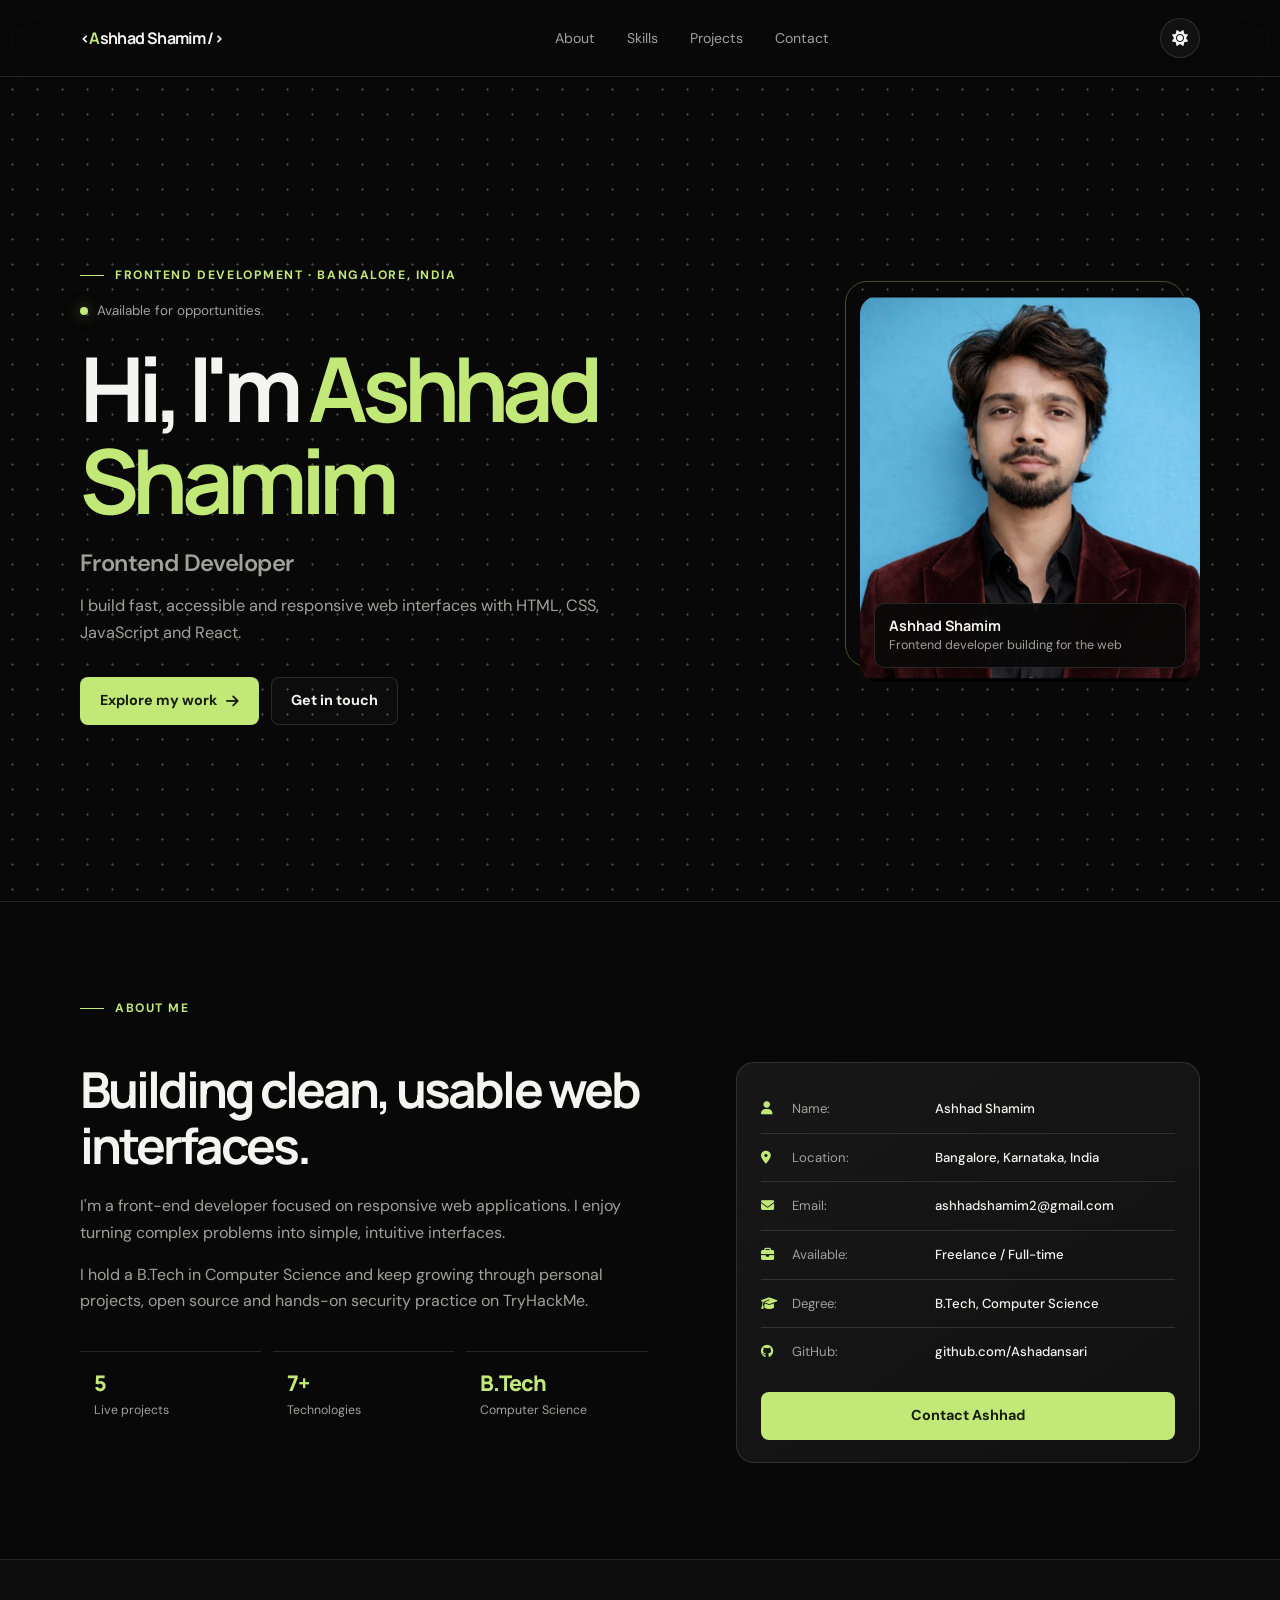
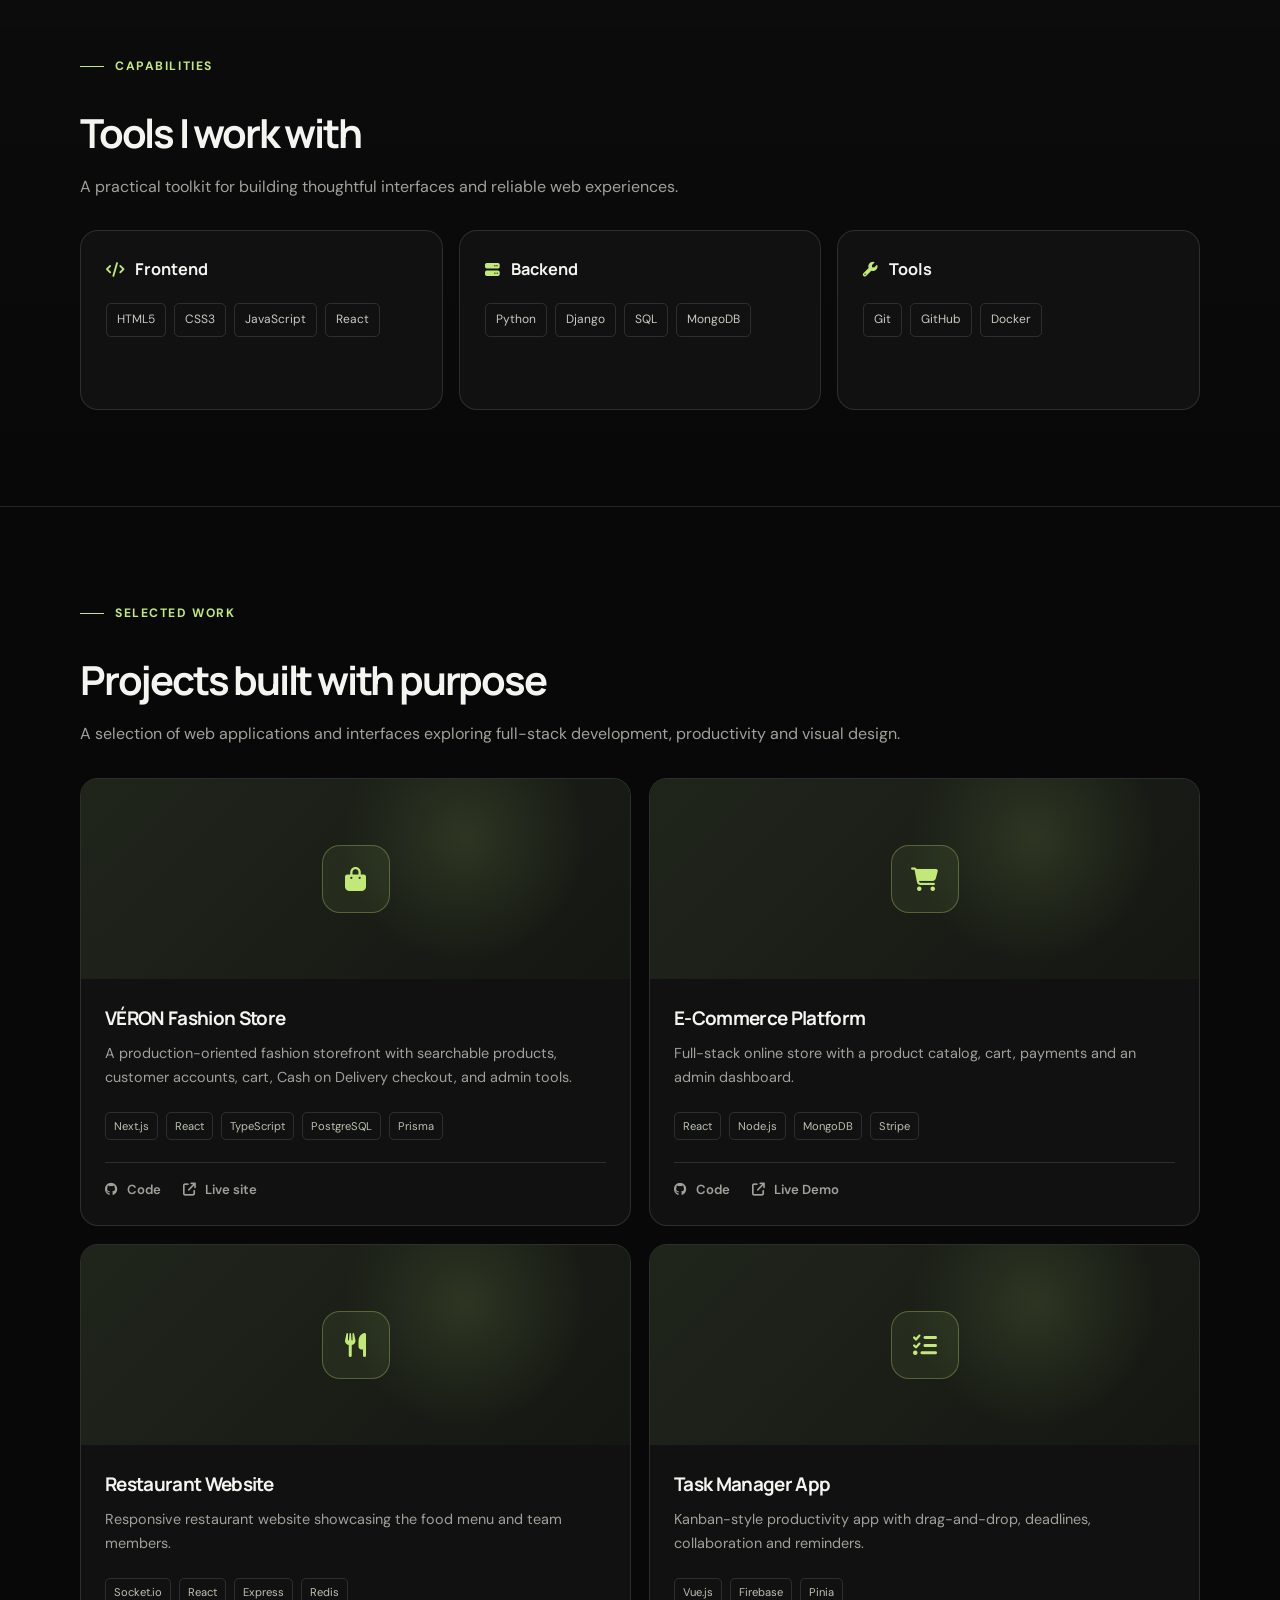
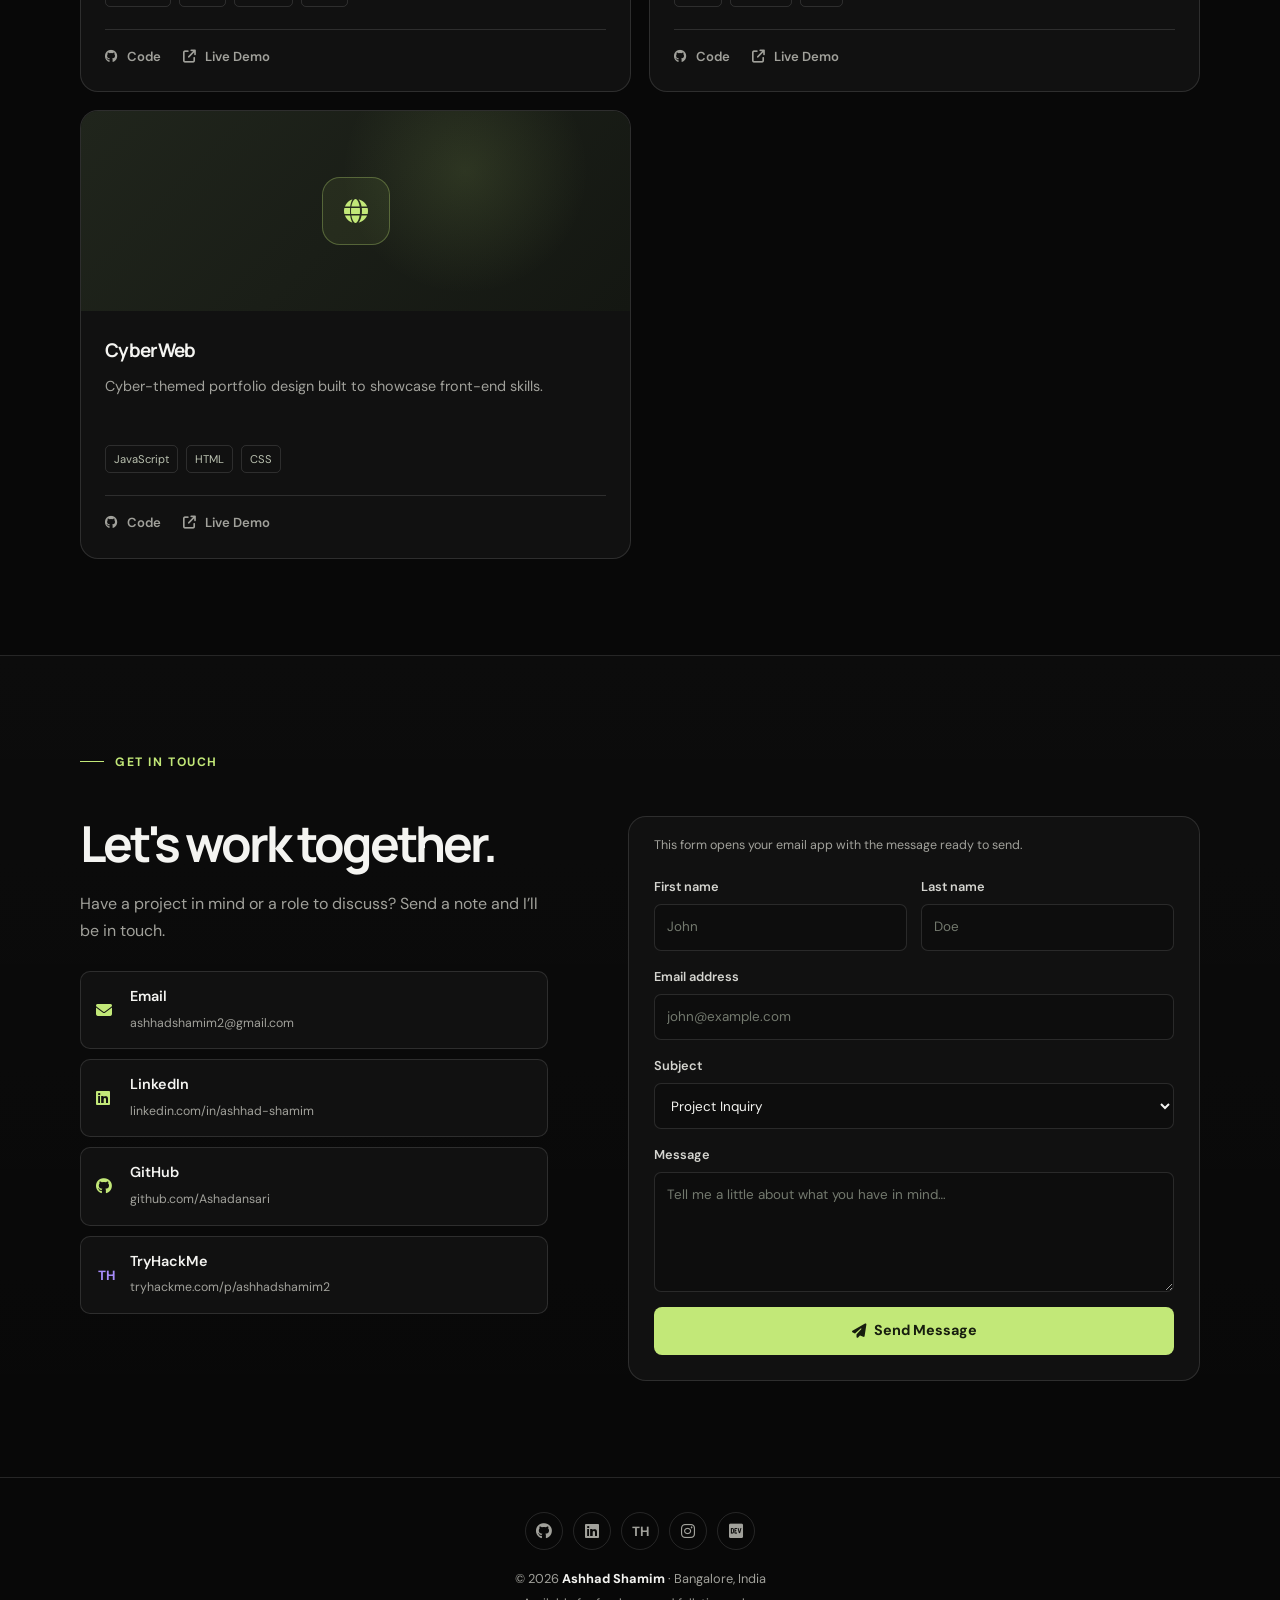
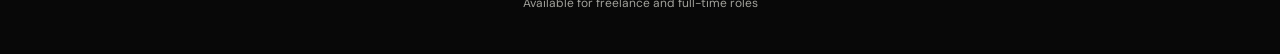
==== index.html @ 8ee3a215 "Update portfolio website" ====
<!DOCTYPE html>
<html lang="en">

<head>
  <meta charset="UTF-8">
  <meta name="viewport" content="width=device-width, initial-scale=1.0">
  <title>Ashhad Shamim | Frontend Developer</title>
  <meta name="description" content="Portfolio of Ashhad Shamim, a frontend developer in Bangalore building fast, accessible and responsive web applications.">
  <meta name="theme-color" content="#080808">
  <link rel="preconnect" href="https://fonts.googleapis.com">
  <link rel="stylesheet" href="https://fonts.googleapis.com/css2?family=DM+Sans:wght@400;500;600;700&family=Manrope:wght@400;500;600;700;800&display=swap">
  <link rel="stylesheet" href="https://cdnjs.cloudflare.com/ajax/libs/font-awesome/6.5.0/css/all.min.css">
  <link rel="stylesheet" href="style.css">
</head>

<body>

  <nav aria-label="Main navigation">
    <div class="nav-inner">
      <a class="logo" href="#home" aria-label="Ashhad Shamim, home">&lt;<span>A</span>shhad Shamim /&gt;</a>
      <ul class="nav-links">
        <li><a href="#about">About</a></li>
        <li><a href="#skills">Skills</a></li>
        <li><a href="#projects">Projects</a></li>
        <li><a href="#contact">Contact</a></li>
      </ul>
      <button class="theme-toggle" id="themeToggle" type="button" aria-label="Switch to light theme" title="Switch to light theme">
        <i class="fa-solid fa-sun" aria-hidden="true"></i>
      </button>
    </div>
  </nav>

  <!-- HERO -->
  <section class="hero" id="home" aria-label="Introduction">
    <div class="hero-copy">
      <p class="eyebrow">Frontend development · Bangalore, India</p>
      <p class="role-tag">Available for opportunities</p>
      <h1>Hi, I'm <span>Ashhad Shamim</span></h1>
      <p class="tagline">Frontend Developer</p>
      <p class="hero-lead">I build fast, accessible and responsive web interfaces with HTML, CSS, JavaScript and React.</p>
      <div class="hero-btns">
        <a href="#projects" class="btn btn-primary">Explore my work <i class="fa-solid fa-arrow-right" aria-hidden="true" style="margin-left:.55rem"></i></a>
        <a href="#contact" class="btn btn-outline">Get in touch</a>
      </div>
    </div>
    <div class="hero-visual">
      <div class="hero-avatar">
        <img src="ashad.png" alt="Portrait of Ashhad Shamim">
        <div class="hero-caption"><strong>Ashhad Shamim</strong>Frontend developer building for the web</div>
      </div>
    </div>
  </section>

  <!-- ABOUT -->
  <section id="about">
    <div class="container">
      <div class="section-label"><span>About Me</span></div>
      <div class="about-grid">
        <div class="about-text">
          <h2>Building clean, usable web interfaces.</h2>
          <p>I'm a front-end developer focused on responsive web applications. I enjoy turning complex problems into simple, intuitive interfaces.</p>
          <p>I hold a B.Tech in Computer Science and keep growing through personal projects, open source and hands-on security practice on TryHackMe.</p>
          <div class="about-stats">
            <div class="stat-card">
              <div class="stat-num">5</div>
              <div class="stat-label">Live projects</div>
            </div>
            <div class="stat-card">
              <div class="stat-num">7+</div>
              <div class="stat-label">Technologies</div>
            </div>
            <div class="stat-card">
              <div class="stat-num">B.Tech</div>
              <div class="stat-label">Computer Science</div>
            </div>
          </div>
        </div>
        <div class="about-img">
          <div class="info-row"><i class="fa-solid fa-user"></i><span>Name:</span><strong>Ashhad Shamim</strong></div>
          <div class="info-row"><i class="fa-solid fa-location-dot"></i><span>Location:</span><strong>Bangalore, Karnataka, India</strong></div>
          <div class="info-row"><i
              class="fa-solid fa-envelope"></i><span>Email:</span><strong>ashhadshamim2@gmail.com</strong></div>
          <div class="info-row"><i class="fa-solid fa-briefcase"></i><span>Available:</span><strong>Freelance / Full-time</strong></div>
          <div class="info-row"><i class="fa-solid fa-graduation-cap"></i><span>Degree:</span><strong>B.Tech, Computer Science</strong></div>
          <div class="info-row"><i
              class="fa-brands fa-github"></i><span>GitHub:</span><strong>github.com/Ashadansari</strong></div>
          <a href="mailto:ashhadshamim2@gmail.com" class="btn btn-primary">Contact Ashhad</a>
        </div>
      </div>
    </div>
  </section>

  <!-- SKILLS -->
  <section id="skills">
    <div class="container">
      <div class="section-label"><span>Capabilities</span></div>
      <div class="section-intro"><h2>Tools I work with</h2><p>A practical toolkit for building thoughtful interfaces and reliable web experiences.</p></div>
      <div class="skills-grid">
        <div class="skill-category">
          <h3><i class="fa-solid fa-code"></i> Frontend</h3>
          <div class="skill-chips"><span class="chip">HTML5</span><span class="chip">CSS3</span><span class="chip">JavaScript</span><span class="chip">React</span></div>
        </div>
        <div class="skill-category">
          <h3><i class="fa-solid fa-server"></i> Backend</h3>
          <div class="skill-chips"><span class="chip">Python</span><span class="chip">Django</span><span class="chip">SQL</span><span class="chip">MongoDB</span></div>
        </div>
        <div class="skill-category">
          <h3><i class="fa-solid fa-wrench"></i> Tools</h3>
          <div class="skill-chips"><span class="chip">Git</span><span class="chip">GitHub</span><span class="chip">Docker</span></div>
        </div>
      </div>
    </div>
  </section>

  <!-- PROJECTS -->
  <section id="projects">
    <div class="container">
      <div class="section-label"><span>Selected Work</span></div>
      <div class="section-intro"><h2>Projects built with purpose</h2><p>A selection of web applications and interfaces exploring full-stack development, productivity and visual design.</p></div>
      <div class="projects-grid">
        <div class="project-card">
          <div class="project-thumb"><i class="fa-solid fa-bag-shopping" aria-hidden="true"></i></div>
          <div class="project-body">
            <h3>VÉRON Fashion Store</h3>
            <p>A production-oriented fashion storefront with searchable products, customer accounts, cart, Cash on Delivery checkout, and admin tools.</p>
            <div class="tags"><span class="tag">Next.js</span><span class="tag">React</span><span class="tag">TypeScript</span><span class="tag">PostgreSQL</span><span class="tag">Prisma</span></div>
            <div class="project-links">
              <a href="https://github.com/Ashadansari/veron" target="_blank" rel="noopener noreferrer"><i class="fa-brands fa-github" aria-hidden="true"></i> Code</a>
              <a href="https://veron-fashion.netlify.app/" target="_blank" rel="noopener noreferrer"><i class="fa-solid fa-arrow-up-right-from-square" aria-hidden="true"></i> Live site</a>
            </div>
          </div>
        </div>
        <!-- A clone for E-Commerce platform -->
        <div class="project-card">
          <div class="project-thumb"><i class="fa-solid fa-cart-shopping" aria-hidden="true"></i></div>
          <div class="project-body">
            <h3>E-Commerce Platform</h3>
            <p>Full-stack online store with a product catalog, cart, payments and an admin dashboard.</p>
            <div class="tags"><span class="tag">React</span><span class="tag">Node.js</span><span class="tag">MongoDB</span><span class="tag">Stripe</span></div>
            <div class="project-links">
              <a href="https://github.com/Ashadansari/E-commerce-web" target="_blank" rel="noopener noreferrer"><i class="fa-brands fa-github"></i> Code</a>
              <a href="https://e-commerce-webap.netlify.app/" target="_blank" rel="noopener noreferrer"><i class="fa-solid fa-arrow-up-right-from-square"></i>
                Live Demo</a>
            </div>
          </div>
        </div>
        <!-- A clone for Restaurant webapp -->
        <div class="project-card">
          <div class="project-thumb"><i class="fa-solid fa-utensils" aria-hidden="true"></i></div>
          <div class="project-body">
            <h3>Restaurant Website</h3>
            <p>Responsive restaurant website showcasing the food menu and team members.</p>
            <div class="tags"><span class="tag">Socket.io</span><span class="tag">React</span><span
                class="tag">Express</span><span class="tag">Redis</span></div>
            <div class="project-links">
              <a href="https://github.com/Ashadansari/Restaurant-website" target="_blank" rel="noopener noreferrer"><i class="fa-brands fa-github"></i> Code</a>
              <a href="https://restaurant-website-dud7mj7j4-ashadansaris-projects.vercel.app/" target="_blank" rel="noopener noreferrer"><i
                  class="fa-solid fa-arrow-up-right-from-square"></i> Live Demo</a>
            </div>
          </div>
        </div>
        <!-- A clone for Task manager app -->
        <div class="project-card">
          <div class="project-thumb"><i class="fa-solid fa-list-check" aria-hidden="true"></i></div>
          <div class="project-body">
            <h3>Task Manager App</h3>
            <p>Kanban-style productivity app with drag-and-drop, deadlines, collaboration and reminders.</p>
            <div class="tags"><span class="tag">Vue.js</span><span class="tag">Firebase</span><span
                class="tag">Pinia</span></div>
            <div class="project-links">
              <a href="https://github.com/Ashadansari/task-manager-app" target="_blank" rel="noopener noreferrer"><i class="fa-brands fa-github"></i> Code</a>
              <a href="https://task-managerap.netlify.app/" target="_blank" rel="noopener noreferrer"><i class="fa-solid fa-arrow-up-right-from-square"></i> Live
                Demo</a>
            </div>
          </div>
        </div>
        <!-- A clone for Cyber web -->
        <div class="project-card">
          <div class="project-thumb"><i class="fa-solid fa-globe" aria-hidden="true"></i></div>
          <div class="project-body">
            <h3>CyberWeb</h3>
            <p>Cyber-themed portfolio design built to showcase front-end skills.</p>
            <div class="tags"><span class="tag">JavaScript</span><span class="tag">HTML</span><span
                class="tag">CSS</span></div>
            <div class="project-links">
              <a href="https://github.com/Ashadansari/cyberWeb" target="_blank" rel="noopener noreferrer"><i class="fa-brands fa-github"></i> Code</a>
              <a href="https://cyber-web-amber.vercel.app/" target="_blank" rel="noopener noreferrer"><i class="fa-solid fa-arrow-up-right-from-square"></i> Live
                Demo</a>
            </div>
          </div>
        </div>

      </div>
    </div>
  </section>

  <!-- CONTACT -->
  <section id="contact">
    <div class="container">
      <div class="section-label"><span>Get in touch</span></div>
      <div class="contact-grid">
        <div class="contact-info">
          <h2>Let's work together.</h2>
          <p>Have a project in mind or a role to discuss? Send a note and I’ll be in touch.</p>
          <div class="contact-methods">
            <a href="mailto:ashhadshamim2@gmail.com" class="contact-method"><i class="fa-solid fa-envelope"></i>
              <div>
                <div style="font-size:.9rem">Email</div><span>ashhadshamim2@gmail.com</span>
              </div>
            </a>
            <a href="https://www.linkedin.com/in/ashhad-shamim/" target="_blank" rel="noopener noreferrer" class="contact-method"><i
                class="fa-brands fa-linkedin"></i>
              <div>
                <div style="font-size:.9rem">LinkedIn</div><span>linkedin.com/in/ashhad-shamim</span>
              </div>
            </a>
            <a href="https://github.com/Ashadansari" target="_blank" rel="noopener noreferrer" class="contact-method"><i class="fa-brands fa-github"></i>
              <div>
                <div style="font-size:.9rem">GitHub</div><span>github.com/Ashadansari</span>
              </div>
            </a>
            <a href="https://tryhackme.com/p/ashhadshamim2" target="_blank" rel="noopener noreferrer" class="contact-method"><svg width="20" height="20"
                viewBox="0 0 24 24" style="display:inline-block;color:#a78bfa"><text x="2" y="18" font-size="16"
                  font-weight="bold" fill="currentColor">THM</text></svg>
              <div>
                <div style="font-size:.9rem">TryHackMe</div><span>tryhackme.com/p/ashhadshamim2</span>
              </div>
            </a>
          </div>
        </div>

        <div class="contact-form">
          <p class="form-note">This form opens your email app with the message ready to send.</p>
          <div class="form-row">
            <div class="form-group"><label for="firstName">First name</label><input type="text" id="firstName" autocomplete="given-name" placeholder="John" required></div>
            <div class="form-group"><label for="lastName">Last name</label><input type="text" id="lastName" autocomplete="family-name" placeholder="Doe"></div>
          </div>
          <div class="form-group"><label for="senderEmail">Email address</label><input type="email" id="senderEmail" autocomplete="email" placeholder="john@example.com" required></div>
          <div class="form-group"><label for="subject">Subject</label>
            <select id="subject">
              <option>Project Inquiry</option>
              <option>Freelance Work</option>
              <option>Job Opportunity</option>
              <option>Just Saying Hi</option>
            </select>
          </div>
          <div class="form-group"><label for="message">Message</label><textarea id="message" placeholder="Tell me a little about what you have in mind…" required></textarea>
          </div>
          <button class="btn btn-primary" type="button" onclick="submitForm(this)">
            <i class="fa-solid fa-paper-plane" style="margin-right:.5rem"></i>Send Message
          </button>
          <div class="form-status" id="formStatus" role="status" aria-live="polite"></div>
        </div>
      </div>
    </div>
  </section>

  <!-- FOOTER -->
  <footer>
    <div class="social-links">
      <a href="https://github.com/Ashadansari" target="_blank" rel="noopener noreferrer" aria-label="GitHub"><i class="fa-brands fa-github" aria-hidden="true"></i></a>
      <a href="https://www.linkedin.com/in/ashhad-shamim/" target="_blank" rel="noopener noreferrer" aria-label="LinkedIn"><i class="fa-brands fa-linkedin" aria-hidden="true"></i></a>
      <a href="https://tryhackme.com/p/ashhadshamim2" target="_blank" rel="noopener noreferrer"><svg width="20" height="20" viewBox="0 0 24 24"
          fill="currentColor" style="display:inline-block"><text x="2" y="18" font-size="16"
            font-weight="bold">THM</text></svg></a>
      <a href="https://www.instagram.com/ashad_a4s/" target="_blank" rel="noopener noreferrer" aria-label="Instagram"><i class="fa-brands fa-instagram" aria-hidden="true"></i></a>
      <a href="https://dev.to/ashadansari" target="_blank" rel="noopener noreferrer" aria-label="DEV Community"><i class="fa-brands fa-dev" aria-hidden="true"></i></a>
    </div>
    <p>© 2026 <strong>Ashhad Shamim</strong> · Bangalore, India</p>
    <p class="footer-note">Available for freelance and full-time roles</p>
  </footer>
  <script src="script.js"></script>
</body>

</html>
---- style.css ----
:root {
  color-scheme: dark;
  --bg: #080808;
  --surface: #111111;
  --surface-raised: #171717;
  --text: #f4f4f1;
  --muted: #a1a19b;
  --line: rgba(255, 255, 255, .12);
  --accent: #c2e878;
  --accent-ink: #171d0e;
  --nav-bg: rgba(8, 8, 8, .88);
  --hero-dot: rgba(255, 255, 255, .22);
  --hero-hot-dot: rgba(194, 232, 120, .85);
  --input-bg: #0d0d0d;
  --input-label: #d5d5d0;
  --chip-text: #c9c9c2;
  --max-width: 1120px;
  --radius: 18px;
}

body[data-theme="light"] {
  color-scheme: light;
  --bg: #f5f5f0;
  --surface: #ffffff;
  --surface-raised: #ffffff;
  --text: #1b1d18;
  --muted: #65685f;
  --line: rgba(25, 30, 20, .14);
  --accent: #5d7d27;
  --accent-ink: #ffffff;
  --nav-bg: rgba(245, 245, 240, .9);
  --hero-dot: rgba(25, 30, 20, .24);
  --hero-hot-dot: rgba(93, 125, 39, .8);
  --input-bg: #fafaf7;
  --input-label: #30332c;
  --chip-text: #42463c;
}

* { box-sizing: border-box; }
html { scroll-behavior: smooth; scroll-padding-top: 88px; }
body {
  margin: 0;
  background: var(--bg);
  color: var(--text);
  font-family: 'DM Sans', sans-serif;
  font-size: 16px;
  line-height: 1.65;
  -webkit-font-smoothing: antialiased;
}
a { color: inherit; text-decoration: none; }
button, input, select, textarea { font: inherit; }
button, a { -webkit-tap-highlight-color: transparent; }
a:focus-visible, button:focus-visible, input:focus-visible, select:focus-visible, textarea:focus-visible {
  outline: 2px solid var(--accent);
  outline-offset: 4px;
}
::selection { background: var(--accent); color: var(--accent-ink); }

nav {
  position: sticky;
  top: 0;
  z-index: 10;
  border-bottom: 1px solid var(--line);
  background: var(--nav-bg);
  backdrop-filter: blur(18px);
}
.nav-inner {
  width: min(var(--max-width), calc(100% - 48px));
  min-height: 76px;
  margin: auto;
  display: flex;
  align-items: center;
  justify-content: space-between;
  gap: 32px;
}
.logo { color: var(--text); font: 700 1rem 'Manrope', sans-serif; letter-spacing: -.04em; }
.logo span { color: var(--accent); }
.nav-links { display: flex; align-items: center; gap: 32px; list-style: none; margin: 0; padding: 0; }
.nav-links a { color: var(--muted); font-size: .88rem; transition: color .2s ease; }
.nav-links a:hover, .nav-links a.active { color: var(--accent); }
.theme-toggle { width: 40px; height: 40px; flex: 0 0 40px; display: grid; place-items: center; border: 1px solid var(--line); border-radius: 50%; color: var(--text); background: var(--surface); cursor: pointer; transition: border-color .2s, color .2s, transform .2s; }
.theme-toggle:hover { transform: rotate(12deg); border-color: var(--accent); color: var(--accent); }

.hero {
  position: relative;
  isolation: isolate;
  min-height: calc(100svh - 76px);
  width: 100%;
  margin: 0;
  padding: 56px max(24px, calc((100% - var(--max-width)) / 2));
  display: grid;
  grid-template-columns: minmax(0, 1.45fr) minmax(260px, .75fr);
  align-items: center;
  gap: 70px;
}
.hero::before, .hero::after { position: absolute; inset: 0; z-index: -1; content: ''; pointer-events: none; background-size: 25px 25px; }
.hero::before { background-image: radial-gradient(circle, var(--hero-dot) 1px, transparent 1.25px); }
.hero::after {
  background-image: radial-gradient(circle, var(--hero-hot-dot) 1.15px, transparent 1.5px);
  mask-image: radial-gradient(circle 155px at var(--pointer-x, -500px) var(--pointer-y, -500px), #000 0%, transparent 100%);
  -webkit-mask-image: radial-gradient(circle 155px at var(--pointer-x, -500px) var(--pointer-y, -500px), #000 0%, transparent 100%);
  filter: drop-shadow(0 0 5px var(--accent));
}
.hero-copy { max-width: 680px; }
.eyebrow, .section-label {
  display: flex;
  align-items: center;
  gap: 11px;
  color: var(--accent);
  font-size: .76rem;
  font-weight: 700;
  letter-spacing: .13em;
  text-transform: uppercase;
}
.eyebrow::before, .section-label::before { width: 24px; height: 1px; background: currentColor; content: ''; }
.role-tag { display: inline-flex; align-items: center; gap: 9px; margin: 0 0 20px; color: var(--muted); font-size: .84rem; }
.role-tag::before { width: 8px; height: 8px; border-radius: 50%; background: var(--accent); box-shadow: 0 0 14px rgba(194,232,120,.5); content: ''; }
.hero h1, h2, h3 { font-family: 'Manrope', sans-serif; }
.hero h1 { max-width: 760px; margin: 0; font-size: clamp(3.1rem, 7vw, 5.9rem); line-height: 1.02; letter-spacing: -.075em; }
.hero h1 span { color: var(--accent); }
.tagline { margin: 19px 0 10px; color: var(--muted); font-size: clamp(1.16rem, 2.2vw, 1.48rem); font-weight: 600; letter-spacing: -.025em; }
.hero-lead { max-width: 540px; margin: 0; color: var(--muted); font-size: 1.02rem; }
.hero-btns { display: flex; flex-wrap: wrap; gap: 12px; margin-top: 30px; }
.btn { display: inline-flex; align-items: center; justify-content: center; min-height: 48px; padding: 0 19px; border: 1px solid transparent; border-radius: 8px; cursor: pointer; font-size: .9rem; font-weight: 700; transition: transform .2s, background .2s, border-color .2s; }
.btn:hover { transform: translateY(-2px); }
.btn-primary { color: var(--accent-ink); background: var(--accent); }
.btn-primary:hover { background: #d3f594; }
.btn-outline { border-color: var(--line); color: var(--text); background: rgba(255,255,255,.02); }
.btn-outline:hover { border-color: rgba(194,232,120,.55); }
.hero-visual { position: relative; justify-self: end; width: min(100%, 340px); }
.hero-visual::before { position: absolute; inset: -15px 15px 15px -15px; border: 1px solid rgba(194,232,120,.32); border-radius: 22px; content: ''; }
.hero-avatar { position: relative; overflow: hidden; aspect-ratio: .88; border-radius: 18px; background: var(--surface); }
.hero-avatar img { width: 100%; height: 100%; display: block; object-fit: cover; object-position: center 35%; filter: saturate(.78); }
.hero-caption { position: absolute; right: 14px; bottom: 14px; left: 14px; padding: 12px 14px; border: 1px solid var(--line); border-radius: 10px; background: var(--nav-bg); backdrop-filter: blur(12px); color: var(--muted); font-size: .78rem; }
.hero-caption strong { display: block; color: var(--text); font: 700 .9rem 'Manrope', sans-serif; }

section:not(.hero) { padding: 96px 0; border-top: 1px solid var(--line); }
.container { width: min(var(--max-width), calc(100% - 48px)); margin: auto; }
.section-label { margin-bottom: 44px; }
.section-intro { margin: -20px 0 30px; }
.section-intro h2 { margin: 0 0 8px; font-size: clamp(1.8rem, 3.5vw, 2.5rem); letter-spacing: -.055em; }
.section-intro p { margin: 0; color: var(--muted); }
.about-grid { display: grid; grid-template-columns: 1.1fr .9fr; gap: 88px; align-items: start; }
.about-text h2, .contact-info h2 { margin: 0 0 20px; font-size: clamp(2rem, 4vw, 3.1rem); line-height: 1.12; letter-spacing: -.06em; }
.about-text p, .contact-info > p { max-width: 610px; margin: 0 0 16px; color: var(--muted); }
.about-stats { display: grid; grid-template-columns: repeat(3, 1fr); gap: 12px; margin-top: 36px; }
.stat-card { padding: 16px 14px; border-top: 1px solid var(--line); }
.stat-num { color: var(--accent); font: 800 1.35rem 'Manrope', sans-serif; letter-spacing: -.04em; }
.stat-label { margin-top: 3px; color: var(--muted); font-size: .77rem; }
.about-img { padding: 22px 24px; border: 1px solid var(--line); border-radius: var(--radius); background: linear-gradient(145deg, var(--surface-raised), var(--surface)); }
.info-row { display: grid; grid-template-columns: 20px minmax(72px, .55fr) 1fr; align-items: start; gap: 11px; padding: 13px 0; border-bottom: 1px solid var(--line); font-size: .82rem; }
.info-row:last-of-type { border-bottom: 0; }
.info-row i { padding-top: 4px; color: var(--accent); }
.info-row span { color: var(--muted); }
.info-row strong { font-weight: 500; overflow-wrap: anywhere; }
.about-img .btn { width: 100%; margin-top: 16px; }

#skills { background: linear-gradient(180deg, rgba(255,255,255,.015), transparent); }
.skills-grid { display: grid; grid-template-columns: repeat(3, 1fr); gap: 16px; }
.skill-category { min-height: 180px; padding: 25px; border: 1px solid var(--line); border-radius: var(--radius); background: var(--surface); }
.skill-category h3 { display: flex; align-items: center; gap: 11px; margin: 0 0 20px; font-size: 1.02rem; }
.skill-category h3 i { color: var(--accent); font-size: .92rem; }
.skill-chips, .tags { display: flex; flex-wrap: wrap; gap: 8px; }
.chip, .tag { display: inline-flex; align-items: center; padding: 6px 10px; border: 1px solid var(--line); border-radius: 5px; color: var(--chip-text); font-size: .75rem; }

.projects-grid { display: grid; grid-template-columns: repeat(2, minmax(0, 1fr)); gap: 18px; }
.project-card { overflow: hidden; border: 1px solid var(--line); border-radius: var(--radius); background: var(--surface); transition: transform .22s ease, border-color .22s ease; }
.project-card:hover { transform: translateY(-4px); border-color: rgba(194,232,120,.4); }
.project-thumb { min-height: 200px; display: grid; place-items: center; color: var(--accent); background: radial-gradient(circle at 70% 30%, rgba(194,232,120,.12), transparent 30%), linear-gradient(135deg, #20251c, #141712); }
.project-thumb i { width: 68px; height: 68px; display: grid; place-items: center; border: 1px solid rgba(194,232,120,.3); border-radius: 18px; background: rgba(194,232,120,.07); font-size: 1.5rem; }
.project-body { padding: 24px; }
.project-body h3 { margin: 0 0 8px; font-size: 1.18rem; letter-spacing: -.035em; }
.project-body p { min-height: 52px; margin: 0 0 18px; color: var(--muted); font-size: .9rem; }
.tag { padding: 4px 8px; color: #bac1b0; font-size: .7rem; }
.project-links { display: flex; gap: 22px; margin-top: 22px; padding-top: 16px; border-top: 1px solid var(--line); }
.project-links a { color: var(--muted); font-size: .82rem; font-weight: 600; transition: color .2s; }
.project-links a:hover { color: var(--accent); }
.project-links i { margin-right: 6px; }

#contact { background: linear-gradient(180deg, rgba(255,255,255,.015), transparent); }
.contact-grid { display: grid; grid-template-columns: .9fr 1.1fr; gap: 80px; align-items: start; }
.contact-info > p { margin-bottom: 27px; }
.contact-methods { display: grid; gap: 10px; }
.contact-method { display: flex; align-items: center; gap: 14px; padding: 13px 15px; border: 1px solid var(--line); border-radius: 10px; background: var(--surface); }
.contact-method > i, .contact-method > svg { flex: 0 0 20px; color: var(--accent); }
.contact-method div div { color: var(--text); font-size: .82rem; font-weight: 600; }
.contact-method span { color: var(--muted); font-size: .77rem; overflow-wrap: anywhere; }
.contact-form { padding: 25px; border: 1px solid var(--line); border-radius: var(--radius); background: var(--surface); }
.form-note { margin: -7px 0 21px; color: var(--muted); font-size: .78rem; }
.form-row { display: grid; grid-template-columns: 1fr 1fr; gap: 14px; }
.form-group { display: grid; gap: 7px; margin-bottom: 15px; }
.form-group label { color: var(--input-label); font-size: .8rem; font-weight: 600; }
.form-group input, .form-group select, .form-group textarea { width: 100%; min-height: 46px; padding: 11px 12px; border: 1px solid var(--line); border-radius: 7px; color: var(--text); background: var(--input-bg); font-size: .84rem; }
.form-group input::placeholder, .form-group textarea::placeholder { color: #73796e; }
.form-group textarea { min-height: 120px; resize: vertical; }
.form-group select { color-scheme: dark; }
.contact-form .btn { width: 100%; }
.form-status { display: none; margin-top: 14px; padding: 11px 13px; border: 1px solid rgba(194,232,120,.25); border-radius: 7px; color: var(--accent); background: rgba(194,232,120,.07); font-size: .82rem; }
.form-status.success { display: block; }
.form-status.error { display: block; border-color: rgba(248,113,113,.3); color: #fda4af; background: rgba(248,113,113,.08); }

footer { padding: 34px 24px 40px; border-top: 1px solid var(--line); text-align: center; }
.social-links { display: flex; justify-content: center; gap: 10px; margin-bottom: 18px; }
.social-links a { width: 38px; height: 38px; display: grid; place-items: center; border: 1px solid var(--line); border-radius: 50%; color: var(--muted); transition: color .2s, border-color .2s; }
.social-links a:hover { border-color: var(--accent); color: var(--accent); }
footer p { margin: 0; color: var(--muted); font-size: .8rem; }
footer strong { color: var(--text); }
.footer-note { margin-top: 5px; font-size: .75rem; }

@media (max-width: 800px) {
  .hero { min-height: calc(100svh - 76px); padding: 48px 32px; grid-template-columns: 1fr minmax(190px, .55fr); gap: 35px; }
  .hero h1 { font-size: clamp(3rem, 8vw, 4.8rem); }
  .about-grid, .contact-grid { gap: 42px; }
  .contact-grid { grid-template-columns: 1fr 1.1fr; }
  .skills-grid { grid-template-columns: 1fr 1fr; }
  .skill-category:last-child { grid-column: span 2; }
}
@media (max-width: 600px) {
  html { scroll-padding-top: 74px; }
  .nav-inner, .container, .hero { width: min(100% - 36px, var(--max-width)); }
  .nav-inner { min-height: 68px; gap: 10px; }
  .logo { font-size: .88rem; white-space: nowrap; }
  .nav-links { gap: 12px; }
  .nav-links a { font-size: .75rem; }
  .hero { min-height: calc(100svh - 68px); padding: 54px 18px; grid-template-columns: 1fr; gap: 30px; }
  .hero h1 { font-size: clamp(3rem, 13vw, 4.5rem); }
  .hero-visual { width: min(68%, 270px); justify-self: center; }
  .hero-avatar { aspect-ratio: 1; }
  section:not(.hero) { padding: 72px 0; }
  .section-label { margin-bottom: 30px; }
  .about-grid, .contact-grid { grid-template-columns: 1fr; gap: 32px; }
  .about-stats { gap: 5px; }
  .stat-card { padding: 14px 8px; }
  .stat-label { font-size: .7rem; }
  .skills-grid, .projects-grid { grid-template-columns: 1fr; }
  .skill-category:last-child { grid-column: auto; }
  .project-thumb { min-height: 175px; }
  .project-body p { min-height: auto; }
  .form-row { grid-template-columns: 1fr; gap: 0; }
}
@media (max-width: 400px) {
  .nav-inner { min-height: 94px; flex-wrap: wrap; justify-content: space-between; gap: 0 10px; padding: 8px 0; }
  .nav-links { order: 2; width: 100%; justify-content: center; gap: 24px; }
  .hero { min-height: calc(100svh - 94px); }
}
@media (prefers-reduced-motion: reduce) {
  *, *::before, *::after { scroll-behavior: auto !important; transition-duration: .01ms !important; animation-duration: .01ms !important; }
}
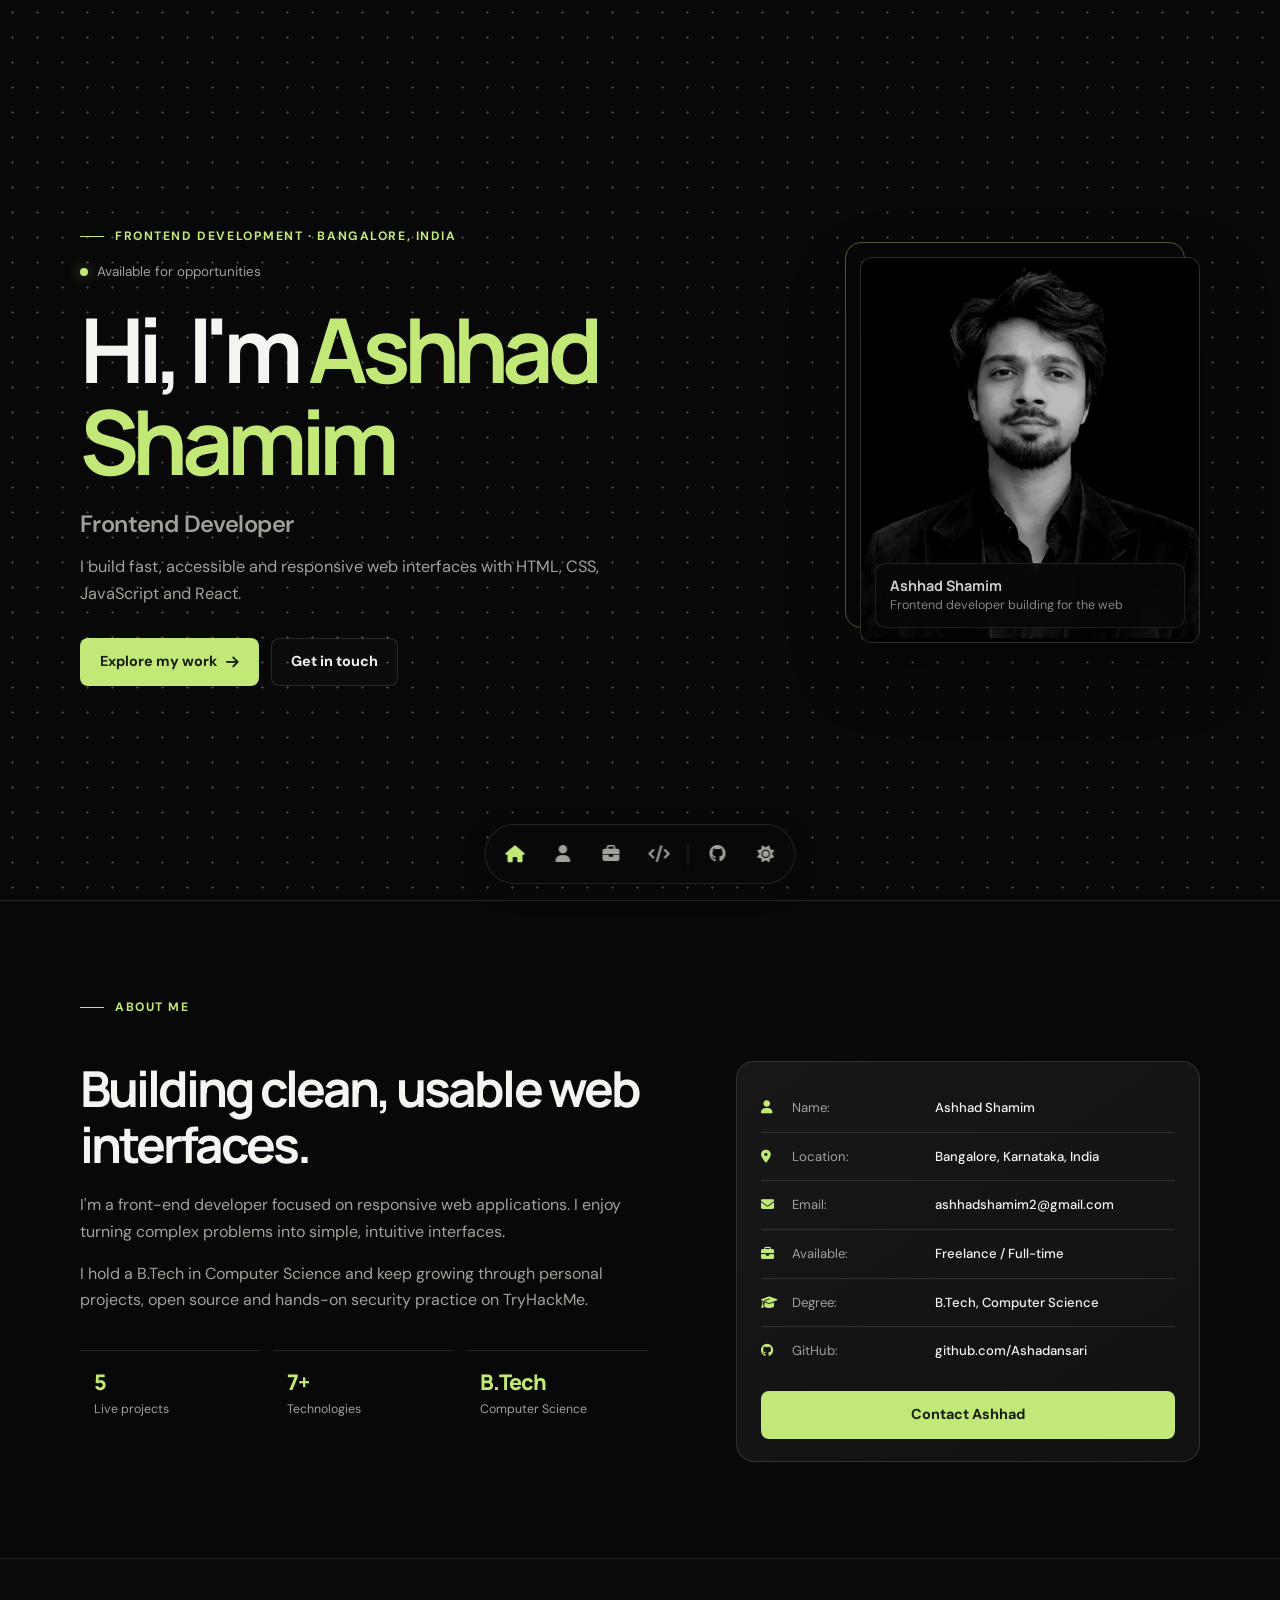
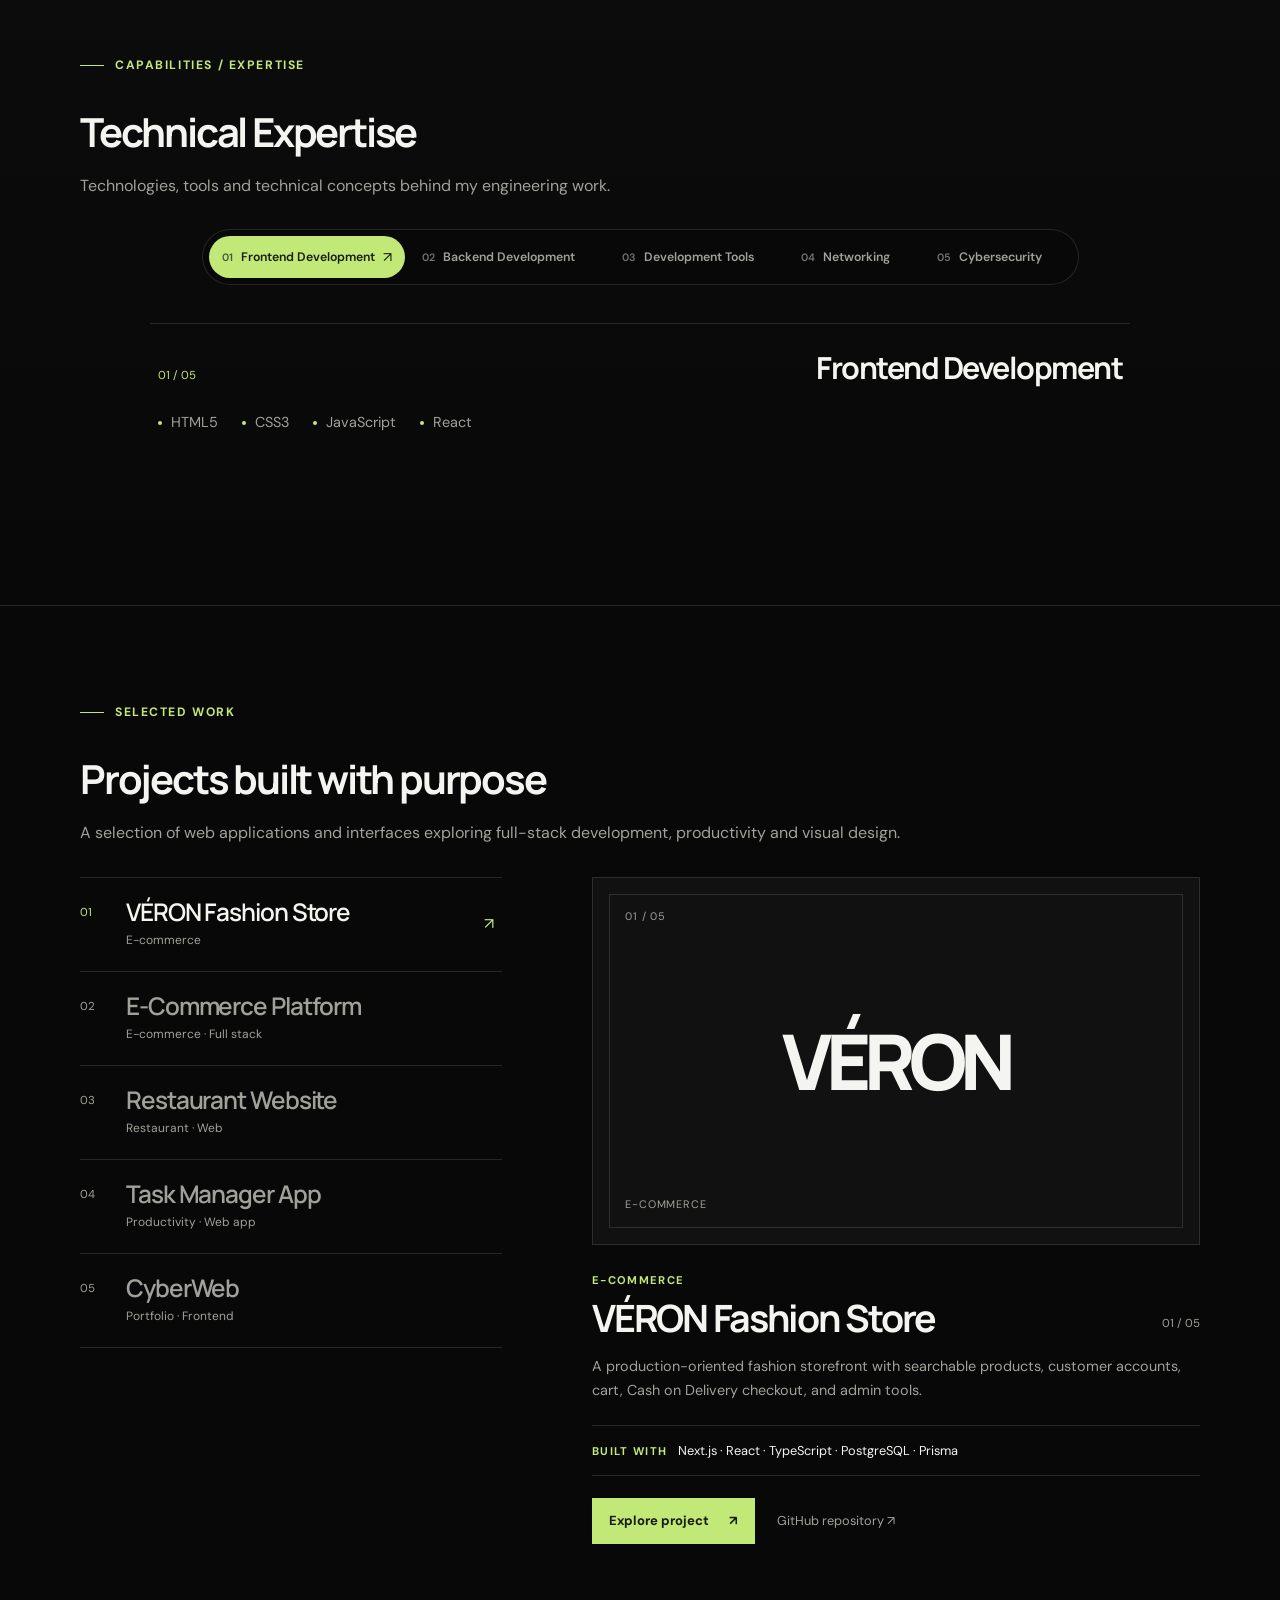
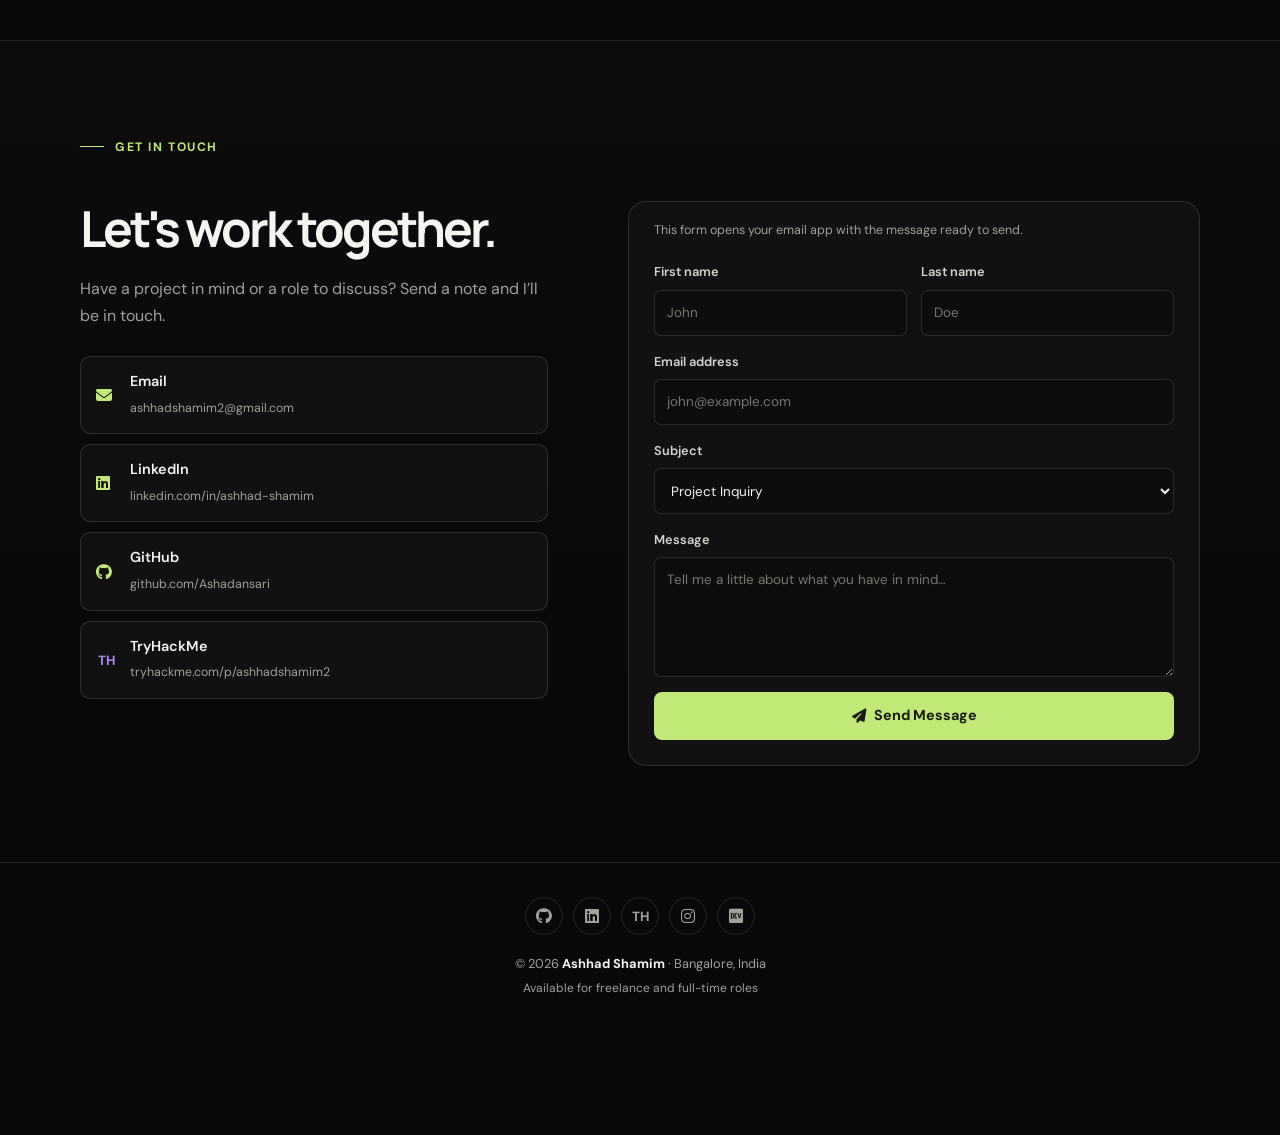
==== commit 68aa17f8: "Update portfolio website" ====
--- a/index.html
+++ b/index.html
@@ -15,19 +15,16 @@
 
 <body>
 
-  <nav aria-label="Main navigation">
-    <div class="nav-inner">
-      <a class="logo" href="#home" aria-label="Ashhad Shamim, home">&lt;<span>A</span>shhad Shamim /&gt;</a>
-      <ul class="nav-links">
-        <li><a href="#about">About</a></li>
-        <li><a href="#skills">Skills</a></li>
-        <li><a href="#projects">Projects</a></li>
-        <li><a href="#contact">Contact</a></li>
-      </ul>
-      <button class="theme-toggle" id="themeToggle" type="button" aria-label="Switch to light theme" title="Switch to light theme">
-        <i class="fa-solid fa-sun" aria-hidden="true"></i>
-      </button>
-    </div>
+  <nav class="floating-nav" aria-label="Primary navigation">
+    <a class="floating-nav-item" href="#home" aria-label="Home" data-tooltip="Home" aria-current="location"><i class="fa-solid fa-house" aria-hidden="true"></i></a>
+    <a class="floating-nav-item" href="#about" aria-label="About" data-tooltip="About"><i class="fa-solid fa-user" aria-hidden="true"></i></a>
+    <a class="floating-nav-item" href="#projects" aria-label="Projects" data-tooltip="Projects"><i class="fa-solid fa-briefcase" aria-hidden="true"></i></a>
+    <a class="floating-nav-item" href="#skills" aria-label="Skills" data-tooltip="Skills"><i class="fa-solid fa-code" aria-hidden="true"></i></a>
+    <span class="nav-separator" aria-hidden="true"></span>
+    <a class="floating-nav-item" href="https://github.com/Ashadansari" target="_blank" rel="noopener noreferrer" aria-label="GitHub" data-tooltip="GitHub"><i class="fa-brands fa-github" aria-hidden="true"></i></a>
+    <button class="floating-nav-item theme-toggle" id="themeToggle" type="button" aria-label="Switch to light theme" title="Switch to light theme" data-tooltip="Theme">
+      <i class="fa-solid fa-sun" aria-hidden="true"></i>
+    </button>
   </nav>
 
   <!-- HERO -->
@@ -45,7 +42,7 @@
     </div>
     <div class="hero-visual">
       <div class="hero-avatar">
-        <img src="ashad.png" alt="Portrait of Ashhad Shamim">
+        <img src="ashhad-profile.png" alt="Portrait of Ashhad Shamim">
         <div class="hero-caption"><strong>Ashhad Shamim</strong>Frontend developer building for the web</div>
       </div>
     </div>
@@ -93,21 +90,19 @@
   <!-- SKILLS -->
   <section id="skills">
     <div class="container">
-      <div class="section-label"><span>Capabilities</span></div>
-      <div class="section-intro"><h2>Tools I work with</h2><p>A practical toolkit for building thoughtful interfaces and reliable web experiences.</p></div>
-      <div class="skills-grid">
-        <div class="skill-category">
-          <h3><i class="fa-solid fa-code"></i> Frontend</h3>
-          <div class="skill-chips"><span class="chip">HTML5</span><span class="chip">CSS3</span><span class="chip">JavaScript</span><span class="chip">React</span></div>
-        </div>
-        <div class="skill-category">
-          <h3><i class="fa-solid fa-server"></i> Backend</h3>
-          <div class="skill-chips"><span class="chip">Python</span><span class="chip">Django</span><span class="chip">SQL</span><span class="chip">MongoDB</span></div>
-        </div>
-        <div class="skill-category">
-          <h3><i class="fa-solid fa-wrench"></i> Tools</h3>
-          <div class="skill-chips"><span class="chip">Git</span><span class="chip">GitHub</span><span class="chip">Docker</span></div>
-        </div>
+      <div class="section-label"><span>Capabilities / Expertise</span></div>
+      <div class="section-intro"><h2>Technical Expertise</h2><p>Technologies, tools and technical concepts behind my engineering work.</p></div>
+      <div class="skills-browser">
+        <div class="skill-switcher" id="skillTabs" role="tablist" aria-label="Choose an expertise category" aria-orientation="horizontal"></div>
+        <article class="skill-panel" id="skillPanel" role="tabpanel" tabindex="0" aria-live="polite" aria-labelledby="skill-tab-0">
+          <div class="skill-panel-heading">
+            <span class="skill-panel-index" id="skillPanelIndex">01 / 05</span>
+            <h3 id="skillPanelTitle">Frontend Development</h3>
+          </div>
+          <ul class="skill-panel-list" id="selectedSkills" aria-label="Frontend Development skills">
+            <li>HTML5</li><li>CSS3</li><li>JavaScript</li><li>React</li>
+          </ul>
+        </article>
       </div>
     </div>
   </section>
@@ -117,79 +112,35 @@
     <div class="container">
       <div class="section-label"><span>Selected Work</span></div>
       <div class="section-intro"><h2>Projects built with purpose</h2><p>A selection of web applications and interfaces exploring full-stack development, productivity and visual design.</p></div>
-      <div class="projects-grid">
-        <div class="project-card">
-          <div class="project-thumb"><i class="fa-solid fa-bag-shopping" aria-hidden="true"></i></div>
-          <div class="project-body">
-            <h3>VÉRON Fashion Store</h3>
-            <p>A production-oriented fashion storefront with searchable products, customer accounts, cart, Cash on Delivery checkout, and admin tools.</p>
-            <div class="tags"><span class="tag">Next.js</span><span class="tag">React</span><span class="tag">TypeScript</span><span class="tag">PostgreSQL</span><span class="tag">Prisma</span></div>
-            <div class="project-links">
-              <a href="https://github.com/Ashadansari/veron" target="_blank" rel="noopener noreferrer"><i class="fa-brands fa-github" aria-hidden="true"></i> Code</a>
-              <a href="https://veron-fashion.netlify.app/" target="_blank" rel="noopener noreferrer"><i class="fa-solid fa-arrow-up-right-from-square" aria-hidden="true"></i> Live site</a>
-            </div>
-          </div>
-        </div>
-        <!-- A clone for E-Commerce platform -->
-        <div class="project-card">
-          <div class="project-thumb"><i class="fa-solid fa-cart-shopping" aria-hidden="true"></i></div>
-          <div class="project-body">
-            <h3>E-Commerce Platform</h3>
-            <p>Full-stack online store with a product catalog, cart, payments and an admin dashboard.</p>
-            <div class="tags"><span class="tag">React</span><span class="tag">Node.js</span><span class="tag">MongoDB</span><span class="tag">Stripe</span></div>
-            <div class="project-links">
-              <a href="https://github.com/Ashadansari/E-commerce-web" target="_blank" rel="noopener noreferrer"><i class="fa-brands fa-github"></i> Code</a>
-              <a href="https://e-commerce-webap.netlify.app/" target="_blank" rel="noopener noreferrer"><i class="fa-solid fa-arrow-up-right-from-square"></i>
-                Live Demo</a>
-            </div>
-          </div>
-        </div>
-        <!-- A clone for Restaurant webapp -->
-        <div class="project-card">
-          <div class="project-thumb"><i class="fa-solid fa-utensils" aria-hidden="true"></i></div>
-          <div class="project-body">
-            <h3>Restaurant Website</h3>
-            <p>Responsive restaurant website showcasing the food menu and team members.</p>
-            <div class="tags"><span class="tag">Socket.io</span><span class="tag">React</span><span
-                class="tag">Express</span><span class="tag">Redis</span></div>
-            <div class="project-links">
-              <a href="https://github.com/Ashadansari/Restaurant-website" target="_blank" rel="noopener noreferrer"><i class="fa-brands fa-github"></i> Code</a>
-              <a href="https://restaurant-website-dud7mj7j4-ashadansaris-projects.vercel.app/" target="_blank" rel="noopener noreferrer"><i
-                  class="fa-solid fa-arrow-up-right-from-square"></i> Live Demo</a>
-            </div>
-          </div>
-        </div>
-        <!-- A clone for Task manager app -->
-        <div class="project-card">
-          <div class="project-thumb"><i class="fa-solid fa-list-check" aria-hidden="true"></i></div>
-          <div class="project-body">
-            <h3>Task Manager App</h3>
-            <p>Kanban-style productivity app with drag-and-drop, deadlines, collaboration and reminders.</p>
-            <div class="tags"><span class="tag">Vue.js</span><span class="tag">Firebase</span><span
-                class="tag">Pinia</span></div>
-            <div class="project-links">
-              <a href="https://github.com/Ashadansari/task-manager-app" target="_blank" rel="noopener noreferrer"><i class="fa-brands fa-github"></i> Code</a>
-              <a href="https://task-managerap.netlify.app/" target="_blank" rel="noopener noreferrer"><i class="fa-solid fa-arrow-up-right-from-square"></i> Live
-                Demo</a>
-            </div>
-          </div>
-        </div>
-        <!-- A clone for Cyber web -->
-        <div class="project-card">
-          <div class="project-thumb"><i class="fa-solid fa-globe" aria-hidden="true"></i></div>
-          <div class="project-body">
-            <h3>CyberWeb</h3>
-            <p>Cyber-themed portfolio design built to showcase front-end skills.</p>
-            <div class="tags"><span class="tag">JavaScript</span><span class="tag">HTML</span><span
-                class="tag">CSS</span></div>
-            <div class="project-links">
-              <a href="https://github.com/Ashadansari/cyberWeb" target="_blank" rel="noopener noreferrer"><i class="fa-brands fa-github"></i> Code</a>
-              <a href="https://cyber-web-amber.vercel.app/" target="_blank" rel="noopener noreferrer"><i class="fa-solid fa-arrow-up-right-from-square"></i> Live
-                Demo</a>
-            </div>
-          </div>
-        </div>
-
+      <div class="project-showcase">
+        <div class="project-navigation">
+          <div class="project-tabs" id="projectTabs" role="tablist" aria-label="Choose a project" aria-orientation="vertical"></div>
+        </div>
+        <article class="project-panel" id="projectPanel" role="tabpanel" tabindex="0" aria-live="polite" aria-labelledby="project-tab-0">
+          <div class="project-preview" aria-hidden="true">
+            <span class="preview-index" id="previewIndex">01 / 05</span>
+            <span class="preview-wordmark" id="previewWordmark">VÉRON</span>
+            <span class="preview-caption" id="previewCaption">Fashion commerce</span>
+          </div>
+          <div class="project-detail">
+            <div class="project-detail-heading">
+              <div>
+                <p class="project-category" id="projectCategory">E-commerce</p>
+                <h3 id="projectTitle">VÉRON Fashion Store</h3>
+              </div>
+              <span class="project-count" id="projectCount">01 / 05</span>
+            </div>
+            <p class="project-description" id="projectDescription"></p>
+            <div class="project-technologies">
+              <span class="project-meta-label">Built with</span>
+              <span id="projectTechnologies"></span>
+            </div>
+            <div class="project-actions">
+              <a class="project-explore" id="projectExplore" href="https://veron-fashion.netlify.app/" target="_blank" rel="noopener noreferrer">Explore project <span aria-hidden="true">↗</span></a>
+              <a class="project-repository" id="projectRepository" href="https://github.com/Ashadansari/veron" target="_blank" rel="noopener noreferrer">GitHub repository <span aria-hidden="true">↗</span></a>
+            </div>
+          </div>
+        </article>
       </div>
     </div>
   </section>
--- a/style.css
+++ b/style.css
@@ -40,6 +40,7 @@
 html { scroll-behavior: smooth; scroll-padding-top: 88px; }
 body {
   margin: 0;
+  padding-bottom: calc(96px + env(safe-area-inset-bottom, 0px));
   background: var(--bg);
   color: var(--text);
   font-family: 'DM Sans', sans-serif;
@@ -56,35 +57,71 @@
 }
 ::selection { background: var(--accent); color: var(--accent-ink); }
 
-nav {
-  position: sticky;
-  top: 0;
-  z-index: 10;
-  border-bottom: 1px solid var(--line);
+.floating-nav {
+  position: fixed;
+  z-index: 50;
+  left: 50%;
+  bottom: calc(16px + env(safe-area-inset-bottom, 0px));
+  width: max-content;
+  max-width: calc(100vw - 24px);
+  display: flex;
+  align-items: center;
+  gap: 4px;
+  padding: 7px;
+  transform: translateX(-50%);
+  border: 1px solid var(--line);
+  border-radius: 999px;
+  color: var(--muted);
   background: var(--nav-bg);
-  backdrop-filter: blur(18px);
-}
-.nav-inner {
-  width: min(var(--max-width), calc(100% - 48px));
-  min-height: 76px;
-  margin: auto;
-  display: flex;
-  align-items: center;
-  justify-content: space-between;
-  gap: 32px;
-}
-.logo { color: var(--text); font: 700 1rem 'Manrope', sans-serif; letter-spacing: -.04em; }
-.logo span { color: var(--accent); }
-.nav-links { display: flex; align-items: center; gap: 32px; list-style: none; margin: 0; padding: 0; }
-.nav-links a { color: var(--muted); font-size: .88rem; transition: color .2s ease; }
-.nav-links a:hover, .nav-links a.active { color: var(--accent); }
-.theme-toggle { width: 40px; height: 40px; flex: 0 0 40px; display: grid; place-items: center; border: 1px solid var(--line); border-radius: 50%; color: var(--text); background: var(--surface); cursor: pointer; transition: border-color .2s, color .2s, transform .2s; }
-.theme-toggle:hover { transform: rotate(12deg); border-color: var(--accent); color: var(--accent); }
+  box-shadow: 0 7px 26px rgba(0, 0, 0, .18);
+  backdrop-filter: blur(16px);
+  -webkit-backdrop-filter: blur(16px);
+}
+.floating-nav-item {
+  position: relative;
+  width: 44px;
+  height: 44px;
+  flex: 0 0 44px;
+  display: grid;
+  place-items: center;
+  border: 0;
+  border-radius: 50%;
+  color: var(--muted);
+  background: transparent;
+  font-size: 1.06rem;
+  cursor: pointer;
+  transition: color .18s ease, background-color .18s ease;
+}
+.floating-nav-item:hover { color: var(--text); background: rgba(255,255,255,.08); }
+.floating-nav-item[aria-current="location"] { color: var(--accent); }
+.floating-nav-item:focus-visible { outline-offset: 1px; }
+.floating-nav-item[data-tooltip]::after {
+  position: absolute;
+  bottom: calc(100% + 11px);
+  left: 50%;
+  z-index: 1;
+  padding: 5px 9px;
+  transform: translate(-50%, 3px);
+  border: 1px solid var(--line);
+  border-radius: 6px;
+  color: var(--text);
+  background: var(--surface-raised);
+  content: attr(data-tooltip);
+  font-size: .7rem;
+  font-weight: 500;
+  line-height: 1.3;
+  white-space: nowrap;
+  opacity: 0;
+  pointer-events: none;
+  transition: opacity .16s ease, transform .16s ease;
+}
+.floating-nav-item:hover::after, .floating-nav-item:focus-visible::after { transform: translate(-50%, 0); opacity: 1; }
+.nav-separator { width: 1px; height: 22px; flex: 0 0 1px; margin: 0 3px; background: var(--line); }
 
 .hero {
   position: relative;
   isolation: isolate;
-  min-height: calc(100svh - 76px);
+  min-height: 100svh;
   width: 100%;
   margin: 0;
   padding: 56px max(24px, calc((100% - var(--max-width)) / 2));
@@ -128,9 +165,10 @@
 .btn-outline { border-color: var(--line); color: var(--text); background: rgba(255,255,255,.02); }
 .btn-outline:hover { border-color: rgba(194,232,120,.55); }
 .hero-visual { position: relative; justify-self: end; width: min(100%, 340px); }
-.hero-visual::before { position: absolute; inset: -15px 15px 15px -15px; border: 1px solid rgba(194,232,120,.32); border-radius: 22px; content: ''; }
-.hero-avatar { position: relative; overflow: hidden; aspect-ratio: .88; border-radius: 18px; background: var(--surface); }
-.hero-avatar img { width: 100%; height: 100%; display: block; object-fit: cover; object-position: center 35%; filter: saturate(.78); }
+.hero-visual::before { position: absolute; inset: -15px 15px 15px -15px; border: 1px solid rgba(194,232,120,.38); border-radius: 16px; content: ''; }
+.hero-avatar { position: relative; overflow: hidden; aspect-ratio: .88; border: 1px solid rgba(255,255,255,.12); border-radius: 12px; background: var(--surface); box-shadow: 0 24px 70px rgba(0,0,0,.28); }
+.hero-avatar img { width: 100%; height: 100%; display: block; object-fit: cover; object-position: center 35%; filter: grayscale(.92) contrast(1.08) brightness(.92); }
+.hero-avatar::after { position: absolute; inset: 0; content: ''; pointer-events: none; background: linear-gradient(180deg, transparent 58%, rgba(8,8,8,.24)); }
 .hero-caption { position: absolute; right: 14px; bottom: 14px; left: 14px; padding: 12px 14px; border: 1px solid var(--line); border-radius: 10px; background: var(--nav-bg); backdrop-filter: blur(12px); color: var(--muted); font-size: .78rem; }
 .hero-caption strong { display: block; color: var(--text); font: 700 .9rem 'Manrope', sans-serif; }
 
@@ -156,26 +194,87 @@
 .about-img .btn { width: 100%; margin-top: 16px; }
 
 #skills { background: linear-gradient(180deg, rgba(255,255,255,.015), transparent); }
-.skills-grid { display: grid; grid-template-columns: repeat(3, 1fr); gap: 16px; }
-.skill-category { min-height: 180px; padding: 25px; border: 1px solid var(--line); border-radius: var(--radius); background: var(--surface); }
-.skill-category h3 { display: flex; align-items: center; gap: 11px; margin: 0 0 20px; font-size: 1.02rem; }
-.skill-category h3 i { color: var(--accent); font-size: .92rem; }
-.skill-chips, .tags { display: flex; flex-wrap: wrap; gap: 8px; }
-.chip, .tag { display: inline-flex; align-items: center; padding: 6px 10px; border: 1px solid var(--line); border-radius: 5px; color: var(--chip-text); font-size: .75rem; }
-
-.projects-grid { display: grid; grid-template-columns: repeat(2, minmax(0, 1fr)); gap: 18px; }
-.project-card { overflow: hidden; border: 1px solid var(--line); border-radius: var(--radius); background: var(--surface); transition: transform .22s ease, border-color .22s ease; }
-.project-card:hover { transform: translateY(-4px); border-color: rgba(194,232,120,.4); }
-.project-thumb { min-height: 200px; display: grid; place-items: center; color: var(--accent); background: radial-gradient(circle at 70% 30%, rgba(194,232,120,.12), transparent 30%), linear-gradient(135deg, #20251c, #141712); }
-.project-thumb i { width: 68px; height: 68px; display: grid; place-items: center; border: 1px solid rgba(194,232,120,.3); border-radius: 18px; background: rgba(194,232,120,.07); font-size: 1.5rem; }
-.project-body { padding: 24px; }
-.project-body h3 { margin: 0 0 8px; font-size: 1.18rem; letter-spacing: -.035em; }
-.project-body p { min-height: 52px; margin: 0 0 18px; color: var(--muted); font-size: .9rem; }
-.tag { padding: 4px 8px; color: #bac1b0; font-size: .7rem; }
-.project-links { display: flex; gap: 22px; margin-top: 22px; padding-top: 16px; border-top: 1px solid var(--line); }
-.project-links a { color: var(--muted); font-size: .82rem; font-weight: 600; transition: color .2s; }
-.project-links a:hover { color: var(--accent); }
-.project-links i { margin-right: 6px; }
+.skills-browser { max-width: 980px; margin: 0 auto; }
+.skill-switcher {
+  width: fit-content;
+  max-width: 100%;
+  display: flex;
+  flex-wrap: wrap;
+  align-items: center;
+  justify-content: center;
+  gap: 4px;
+  margin: 0 auto 38px;
+  padding: 6px;
+  border: 1px solid var(--line);
+  border-radius: 999px;
+  background: var(--nav-bg);
+  backdrop-filter: blur(12px);
+  -webkit-backdrop-filter: blur(12px);
+}
+.skill-pill {
+  min-height: 42px;
+  display: inline-flex;
+  align-items: center;
+  gap: 8px;
+  padding: 0 13px;
+  border: 0;
+  border-radius: 999px;
+  color: var(--muted);
+  background: transparent;
+  cursor: pointer;
+  transition: color .2s ease, background-color .2s ease;
+}
+.skill-pill:hover { color: var(--text); background: rgba(255,255,255,.055); }
+.skill-pill[aria-selected="true"] { color: var(--accent-ink); background: var(--accent); }
+.skill-pill:focus-visible { outline-offset: 2px; }
+.skill-pill-label { display: inline-flex; align-items: center; gap: 8px; white-space: nowrap; font-size: .77rem; font-weight: 600; }
+.skill-pill-number { color: inherit; opacity: .7; font-size: .67rem; font-variant-numeric: tabular-nums; }
+.skill-pill-indicator { color: inherit; opacity: 0; font-size: .9rem; transition: opacity .2s ease; }
+.skill-pill[aria-selected="true"] .skill-pill-indicator { opacity: 1; }
+.skill-panel { min-height: 186px; padding: 26px 8px 0; border-top: 1px solid var(--line); outline: 0; transition: opacity .22s ease, transform .22s ease; }
+.skill-panel.is-switching { opacity: .28; transform: translateY(4px); }
+.skill-panel-heading { display: flex; align-items: baseline; justify-content: space-between; gap: 18px; }
+.skill-panel-index { flex: 0 0 auto; color: var(--accent); font-size: .72rem; font-variant-numeric: tabular-nums; }
+.skill-panel-heading h3 { margin: 0; color: var(--text); font-size: clamp(1.35rem, 2.6vw, 1.9rem); line-height: 1.2; letter-spacing: -.05em; }
+.skill-panel-list { display: flex; flex-wrap: wrap; gap: 12px 24px; margin: 24px 0 0; padding: 0; list-style: none; }
+.skill-panel-list li { display: inline-flex; align-items: center; gap: 9px; color: var(--muted); font-size: .9rem; }
+.skill-panel-list li::before { width: 4px; height: 4px; flex: 0 0 4px; border-radius: 50%; background: var(--accent); content: ''; }
+
+.project-showcase { display: grid; grid-template-columns: minmax(270px, .82fr) minmax(0, 1.18fr); gap: clamp(38px, 7vw, 92px); align-items: start; }
+.project-tabs { display: grid; border-top: 1px solid var(--line); }
+.project-tab { width: 100%; padding: 19px 0 20px; border: 0; border-bottom: 1px solid var(--line); color: var(--muted); background: transparent; text-align: left; cursor: pointer; transition: color .22s ease, padding .22s ease; }
+.project-tab:hover { padding-left: 7px; color: var(--text); }
+.project-tab[aria-selected="true"] { color: var(--text); }
+.project-tab:focus-visible { outline-offset: -3px; }
+.project-tab-inner { display: grid; grid-template-columns: 34px minmax(0, 1fr) 18px; align-items: center; gap: 12px; }
+.project-tab-number { align-self: start; padding-top: 6px; color: var(--muted); font-size: .72rem; font-variant-numeric: tabular-nums; }
+.project-tab[aria-selected="true"] .project-tab-number { color: var(--accent); }
+.project-tab-name { display: block; font: 600 clamp(1.12rem, 2.1vw, 1.52rem)/1.2 'Manrope', sans-serif; letter-spacing: -.045em; }
+.project-tab-category { display: block; margin-top: 5px; color: var(--muted); font-size: .75rem; }
+.project-tab-arrow { color: var(--accent); opacity: 0; transform: translateX(-5px); transition: opacity .2s ease, transform .2s ease; }
+.project-tab:hover .project-tab-arrow, .project-tab[aria-selected="true"] .project-tab-arrow { opacity: 1; transform: translateX(0); }
+.project-panel { min-width: 0; outline: 0; }
+.project-preview { position: relative; min-height: 280px; aspect-ratio: 1.65; display: grid; place-items: center; overflow: hidden; border: 1px solid var(--line); background: var(--surface); transition: opacity .22s ease, transform .22s ease; }
+.project-preview::before { position: absolute; inset: 16px; border: 1px solid var(--line); content: ''; pointer-events: none; }
+.preview-index, .preview-caption { position: absolute; z-index: 1; color: var(--muted); font-size: .68rem; letter-spacing: .08em; text-transform: uppercase; }
+.preview-index { top: 30px; left: 32px; font-variant-numeric: tabular-nums; }
+.preview-caption { right: 32px; bottom: 30px; left: 32px; }
+.preview-wordmark { max-width: calc(100% - 70px); color: var(--text); font: 800 clamp(2.4rem, 6vw, 5.4rem)/.95 'Manrope', sans-serif; letter-spacing: -.085em; text-align: center; overflow-wrap: anywhere; }
+.project-detail { padding-top: 26px; transition: opacity .22s ease, transform .22s ease; }
+.project-panel.is-switching .project-preview, .project-panel.is-switching .project-detail { opacity: .25; transform: translateY(5px); }
+.project-detail-heading { display: flex; justify-content: space-between; align-items: end; gap: 20px; }
+.project-category, .project-meta-label { margin: 0 0 7px; color: var(--accent); font-size: .7rem; font-weight: 700; letter-spacing: .12em; text-transform: uppercase; }
+.project-detail-heading h3 { margin: 0; font-size: clamp(1.6rem, 3.2vw, 2.35rem); line-height: 1.1; letter-spacing: -.06em; }
+.project-count { padding-bottom: 5px; color: var(--muted); font-size: .72rem; font-variant-numeric: tabular-nums; white-space: nowrap; }
+.project-description { max-width: 620px; margin: 17px 0 22px; color: var(--muted); font-size: .9rem; }
+.project-technologies { display: flex; align-items: baseline; flex-wrap: wrap; gap: 10px; padding: 14px 0; border-top: 1px solid var(--line); border-bottom: 1px solid var(--line); }
+.project-technologies .project-meta-label { margin: 0; white-space: nowrap; }
+.project-technologies > span:last-child { color: var(--text); font-size: .8rem; }
+.project-actions { display: flex; align-items: center; flex-wrap: wrap; gap: 22px; margin-top: 22px; }
+.project-explore { min-height: 46px; display: inline-flex; align-items: center; gap: 20px; padding: 0 16px; border: 1px solid var(--accent); color: var(--accent-ink); background: var(--accent); font-size: .82rem; font-weight: 700; transition: background .2s ease, color .2s ease; }
+.project-explore:hover { color: var(--accent); background: transparent; }
+.project-repository { color: var(--muted); font-size: .8rem; transition: color .2s ease; }
+.project-repository:hover { color: var(--text); }
 
 #contact { background: linear-gradient(180deg, rgba(255,255,255,.015), transparent); }
 .contact-grid { display: grid; grid-template-columns: .9fr 1.1fr; gap: 80px; align-items: start; }
@@ -208,21 +307,19 @@
 .footer-note { margin-top: 5px; font-size: .75rem; }
 
 @media (max-width: 800px) {
-  .hero { min-height: calc(100svh - 76px); padding: 48px 32px; grid-template-columns: 1fr minmax(190px, .55fr); gap: 35px; }
+  .hero { min-height: 100svh; padding: 48px 32px; grid-template-columns: 1fr minmax(190px, .55fr); gap: 35px; }
   .hero h1 { font-size: clamp(3rem, 8vw, 4.8rem); }
   .about-grid, .contact-grid { gap: 42px; }
   .contact-grid { grid-template-columns: 1fr 1.1fr; }
-  .skills-grid { grid-template-columns: 1fr 1fr; }
-  .skill-category:last-child { grid-column: span 2; }
+  .skill-row { grid-template-columns: 34px minmax(165px, .63fr) minmax(0, 1.37fr); gap: 19px; }
 }
 @media (max-width: 600px) {
   html { scroll-padding-top: 74px; }
-  .nav-inner, .container, .hero { width: min(100% - 36px, var(--max-width)); }
-  .nav-inner { min-height: 68px; gap: 10px; }
-  .logo { font-size: .88rem; white-space: nowrap; }
-  .nav-links { gap: 12px; }
-  .nav-links a { font-size: .75rem; }
-  .hero { min-height: calc(100svh - 68px); padding: 54px 18px; grid-template-columns: 1fr; gap: 30px; }
+  .container, .hero { width: min(100% - 36px, var(--max-width)); }
+  .floating-nav { gap: 2px; padding: 6px; }
+  .floating-nav-item { width: 40px; height: 40px; flex-basis: 40px; font-size: 1rem; }
+  .nav-separator { margin: 0 2px; }
+  .hero { min-height: 100svh; padding: 54px 18px; grid-template-columns: 1fr; gap: 30px; }
   .hero h1 { font-size: clamp(3rem, 13vw, 4.5rem); }
   .hero-visual { width: min(68%, 270px); justify-self: center; }
   .hero-avatar { aspect-ratio: 1; }
@@ -232,16 +329,31 @@
   .about-stats { gap: 5px; }
   .stat-card { padding: 14px 8px; }
   .stat-label { font-size: .7rem; }
-  .skills-grid, .projects-grid { grid-template-columns: 1fr; }
-  .skill-category:last-child { grid-column: auto; }
-  .project-thumb { min-height: 175px; }
-  .project-body p { min-height: auto; }
   .form-row { grid-template-columns: 1fr; gap: 0; }
 }
+@media (max-width: 900px) {
+  .skill-switcher { max-width: 100%; }
+  .project-showcase { grid-template-columns: minmax(240px, .85fr) minmax(0, 1.15fr); gap: 34px; }
+  .project-tab { padding: 16px 0; }
+  .project-tab-inner { grid-template-columns: 27px minmax(0, 1fr) 16px; gap: 8px; }
+  .project-preview { min-height: 230px; }
+}
+@media (max-width: 700px) {
+  .project-showcase { grid-template-columns: 1fr; gap: 34px; }
+  .project-tab { padding: 15px 0; }
+  .project-tab-name { font-size: 1.18rem; }
+  .project-preview { min-height: 210px; aspect-ratio: 1.55; }
+  .project-detail { padding-top: 22px; }
+  .skill-switcher { width: 100%; justify-content: flex-start; border-radius: 19px; }
+  .skill-pill { min-height: 40px; padding: 0 11px; }
+  .skill-pill-label { font-size: .73rem; }
+  .skill-panel { min-height: 170px; padding: 22px 2px 0; }
+  .skill-panel-list { gap: 10px 18px; margin-top: 20px; }
+}
 @media (max-width: 400px) {
-  .nav-inner { min-height: 94px; flex-wrap: wrap; justify-content: space-between; gap: 0 10px; padding: 8px 0; }
-  .nav-links { order: 2; width: 100%; justify-content: center; gap: 24px; }
-  .hero { min-height: calc(100svh - 94px); }
+  .floating-nav { gap: 1px; padding: 5px; }
+  .floating-nav-item { width: 37px; height: 37px; flex-basis: 37px; font-size: .95rem; }
+  .nav-separator { margin: 0 1px; }
 }
 @media (prefers-reduced-motion: reduce) {
   *, *::before, *::after { scroll-behavior: auto !important; transition-duration: .01ms !important; animation-duration: .01ms !important; }
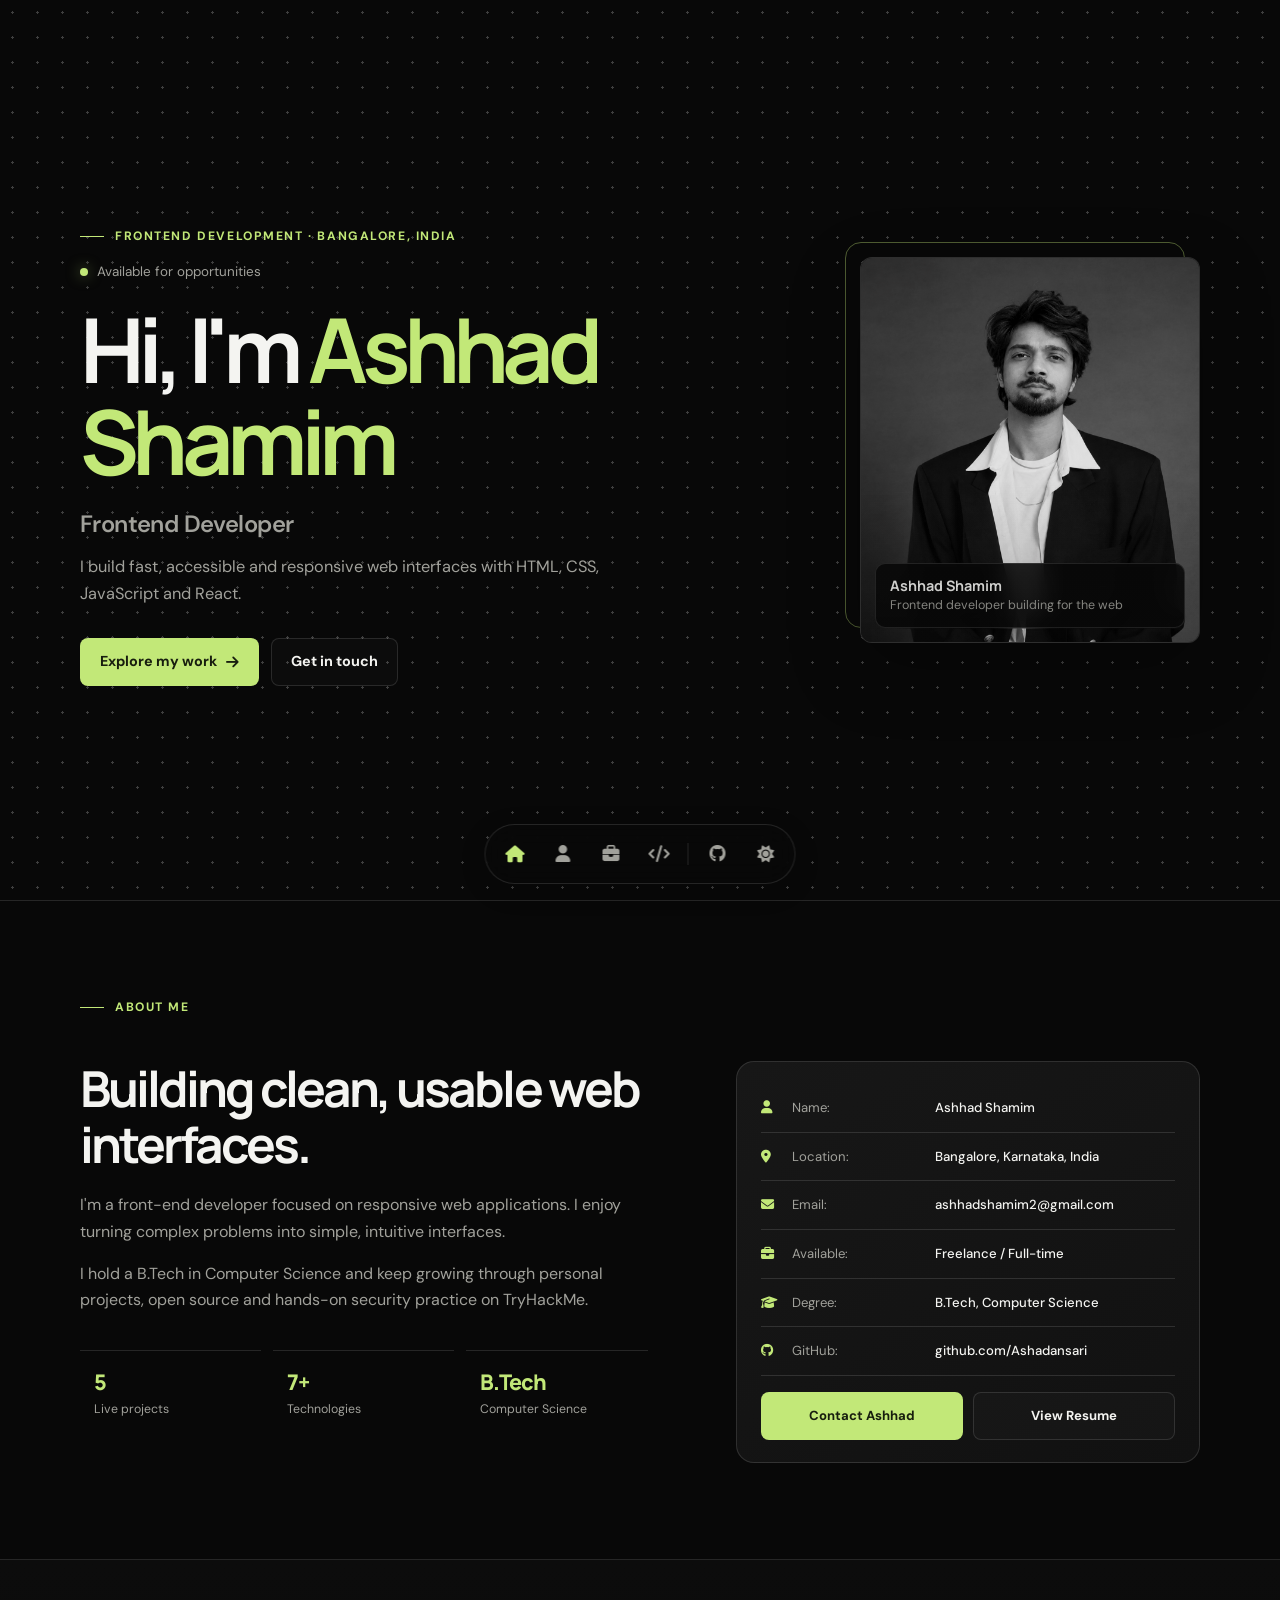
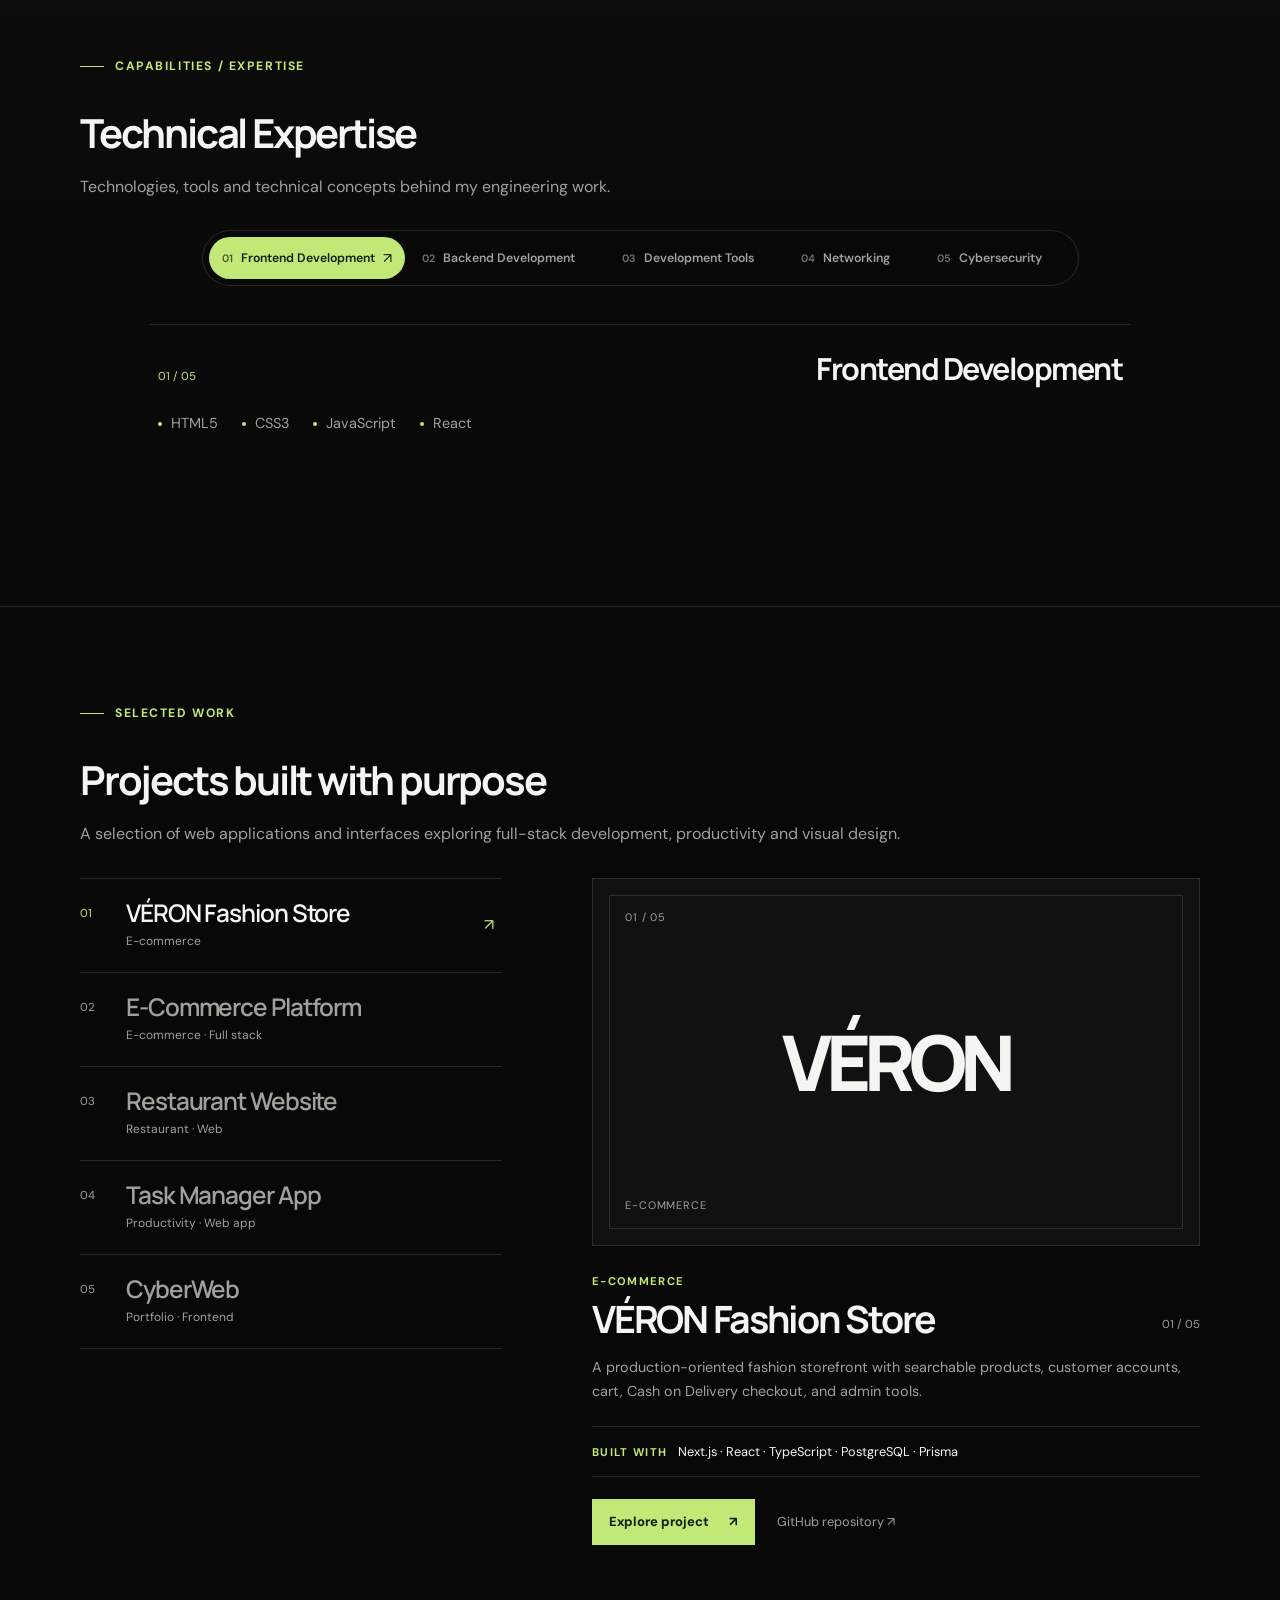
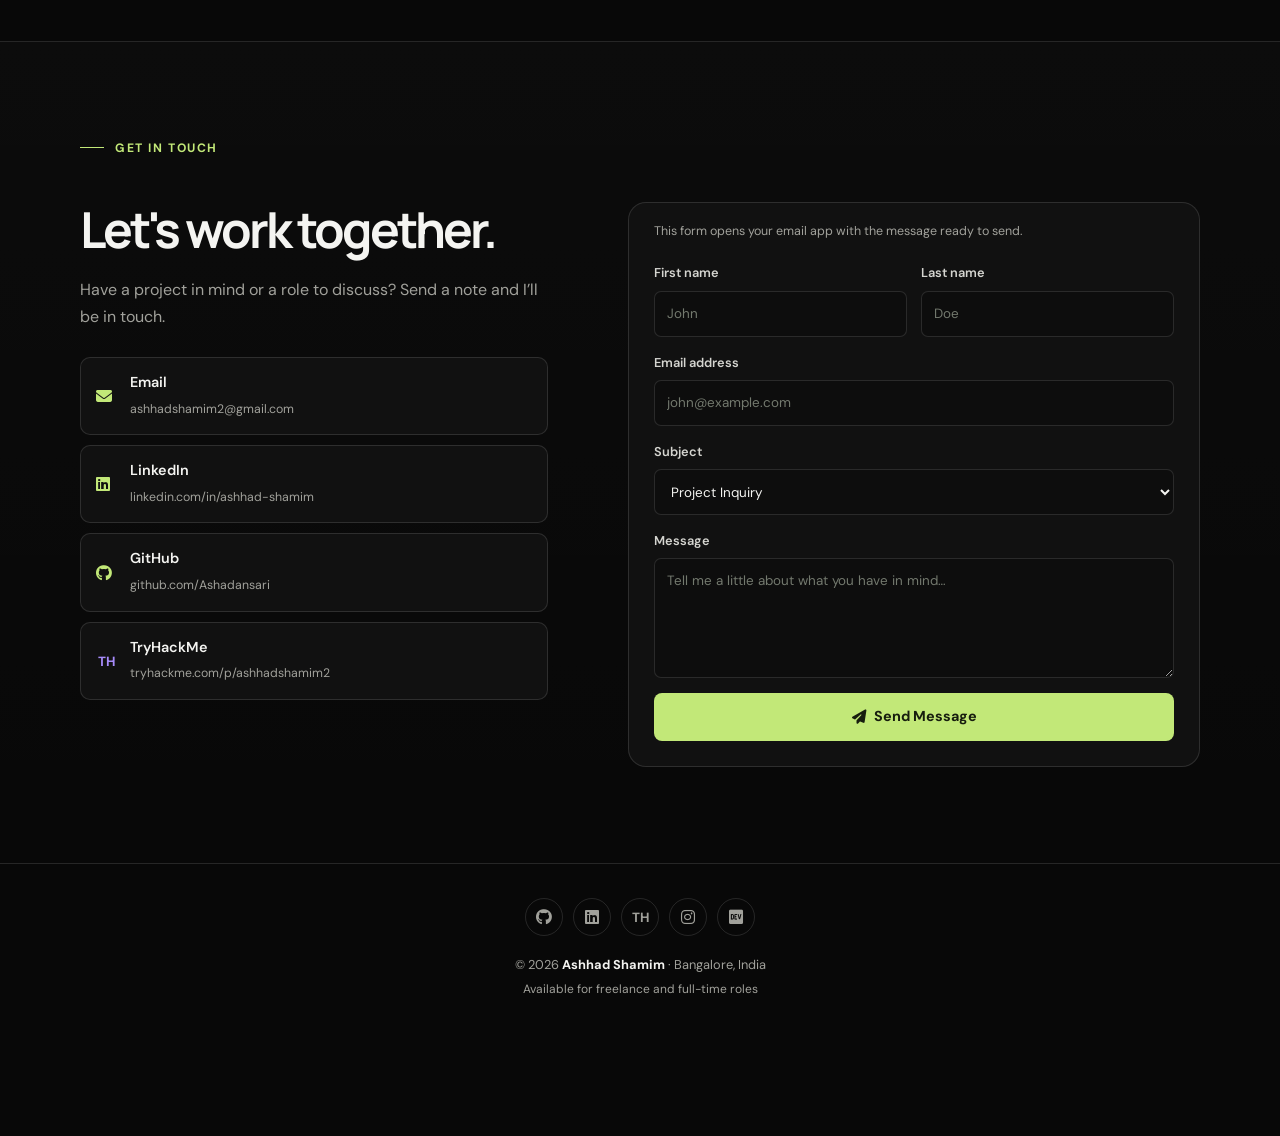
==== commit 4933d73b: "update portfolio website" ====
--- a/index.html
+++ b/index.html
@@ -81,7 +81,10 @@
           <div class="info-row"><i class="fa-solid fa-graduation-cap"></i><span>Degree:</span><strong>B.Tech, Computer Science</strong></div>
           <div class="info-row"><i
               class="fa-brands fa-github"></i><span>GitHub:</span><strong>github.com/Ashadansari</strong></div>
-          <a href="mailto:ashhadshamim2@gmail.com" class="btn btn-primary">Contact Ashhad</a>
+          <div class="about-actions">
+            <a href="mailto:ashhadshamim2@gmail.com" class="btn btn-primary">Contact Ashhad</a>
+            <a href="Ashhad_Shamim.pdf" class="btn btn-outline" target="_blank" rel="noopener noreferrer" aria-label="View Ashhad Shamim's resume (PDF)">View Resume</a>
+          </div>
         </div>
       </div>
     </div>
--- a/style.css
+++ b/style.css
@@ -191,7 +191,8 @@
 .info-row i { padding-top: 4px; color: var(--accent); }
 .info-row span { color: var(--muted); }
 .info-row strong { font-weight: 500; overflow-wrap: anywhere; }
-.about-img .btn { width: 100%; margin-top: 16px; }
+.about-actions { display: grid; grid-template-columns: repeat(2, minmax(0, 1fr)); gap: 10px; margin-top: 16px; }
+.about-actions .btn { width: 100%; min-width: 0; margin: 0; padding-right: 8px; padding-left: 8px; font-size: .82rem; white-space: nowrap; }
 
 #skills { background: linear-gradient(180deg, rgba(255,255,255,.015), transparent); }
 .skills-browser { max-width: 980px; margin: 0 auto; }
@@ -319,17 +320,50 @@
   .floating-nav { gap: 2px; padding: 6px; }
   .floating-nav-item { width: 40px; height: 40px; flex-basis: 40px; font-size: 1rem; }
   .nav-separator { margin: 0 2px; }
-  .hero { min-height: 100svh; padding: 54px 18px; grid-template-columns: 1fr; gap: 30px; }
-  .hero h1 { font-size: clamp(3rem, 13vw, 4.5rem); }
-  .hero-visual { width: min(68%, 270px); justify-self: center; }
-  .hero-avatar { aspect-ratio: 1; }
+  .hero {
+    min-height: 100svh;
+    align-content: center;
+    padding: 38px 18px 54px;
+    grid-template-columns: minmax(0, 1fr) clamp(88px, 24vw, 108px);
+    grid-template-rows: auto auto auto auto auto auto;
+    column-gap: 14px;
+    row-gap: 16px;
+  }
+  .hero-copy { display: contents; }
+  .hero .eyebrow, .hero .role-tag, .hero .tagline, .hero .hero-lead, .hero .hero-btns { grid-column: 1 / -1; }
+  .hero .eyebrow { grid-row: 1; }
+  .hero .role-tag { grid-row: 2; }
+  .hero h1 { grid-column: 1; grid-row: 3; align-self: center; min-width: 0; font-size: clamp(2.8rem, 11vw, 3.55rem); overflow-wrap: anywhere; }
+  .hero .tagline { grid-row: 4; }
+  .hero .hero-lead { grid-row: 5; }
+  .hero .hero-btns { grid-row: 6; }
+  .hero-visual { grid-column: 2; grid-row: 3; align-self: center; width: clamp(88px, 24vw, 108px); justify-self: end; margin: 0 6px 0 0; }
+  .hero-visual::before { inset: -6px; border-radius: 50%; }
+  .hero-avatar { aspect-ratio: 1; border-radius: 50%; }
+  .hero-avatar::after { background: linear-gradient(180deg, transparent 55%, rgba(8,8,8,.17)); }
+  .hero-caption { display: none; }
+  .hero-btns { gap: 10px; }
+  .hero-btns .btn { min-width: 0; }
   section:not(.hero) { padding: 72px 0; }
   .section-label { margin-bottom: 30px; }
+  .section-intro { margin-top: -10px; }
   .about-grid, .contact-grid { grid-template-columns: 1fr; gap: 32px; }
   .about-stats { gap: 5px; }
   .stat-card { padding: 14px 8px; }
   .stat-label { font-size: .7rem; }
   .form-row { grid-template-columns: 1fr; gap: 0; }
+  .about-grid, .contact-grid, .project-showcase, .project-panel, .skills-browser { min-width: 0; }
+  .info-row { grid-template-columns: 20px minmax(64px, .42fr) minmax(0, 1fr); gap: 8px; }
+  .about-img { padding: 16px; }
+  .project-preview { width: 100%; min-width: 0; }
+  .project-detail-heading { align-items: flex-start; gap: 12px; }
+  .project-detail-heading > div { min-width: 0; }
+  .project-technologies > span:last-child { min-width: 0; overflow-wrap: anywhere; }
+  .project-actions { align-items: stretch; gap: 14px; }
+  .project-explore { justify-content: space-between; }
+  .contact-method, .contact-method > div { min-width: 0; }
+  .contact-form { padding: 19px; }
+  footer { padding-right: 18px; padding-left: 18px; }
 }
 @media (max-width: 900px) {
   .skill-switcher { max-width: 100%; }
@@ -354,6 +388,24 @@
   .floating-nav { gap: 1px; padding: 5px; }
   .floating-nav-item { width: 37px; height: 37px; flex-basis: 37px; font-size: .95rem; }
   .nav-separator { margin: 0 1px; }
+  .hero { width: min(100% - 28px, var(--max-width)); padding-right: 14px; padding-left: 14px; column-gap: 12px; row-gap: 14px; }
+  .hero h1 { font-size: clamp(2.65rem, 11.8vw, 3rem); }
+  .hero-btns { display: grid; grid-template-columns: minmax(0, 1fr); }
+  .hero-btns .btn { width: 100%; }
+  .project-tab-inner { grid-template-columns: 27px minmax(0, 1fr) 16px; }
+  .project-explore { width: 100%; }
+  .project-actions { flex-direction: column; align-items: flex-start; }
+  .skill-switcher { gap: 2px; padding: 5px; }
+  .skill-pill { min-height: 39px; padding: 0 9px; }
+  .skill-pill-label { gap: 6px; font-size: .7rem; }
+  .skill-panel-heading { align-items: flex-start; gap: 10px; }
+  .skill-panel-heading h3 { font-size: 1.3rem; }
+  .skill-panel-list { gap: 9px 14px; }
+  .skill-panel-list li { font-size: .84rem; }
+  .about-stats { grid-template-columns: repeat(3, minmax(0, 1fr)); }
+  .stat-label { overflow-wrap: anywhere; }
+  .contact-form { padding: 16px; }
+  .social-links { flex-wrap: wrap; }
 }
 @media (prefers-reduced-motion: reduce) {
   *, *::before, *::after { scroll-behavior: auto !important; transition-duration: .01ms !important; animation-duration: .01ms !important; }
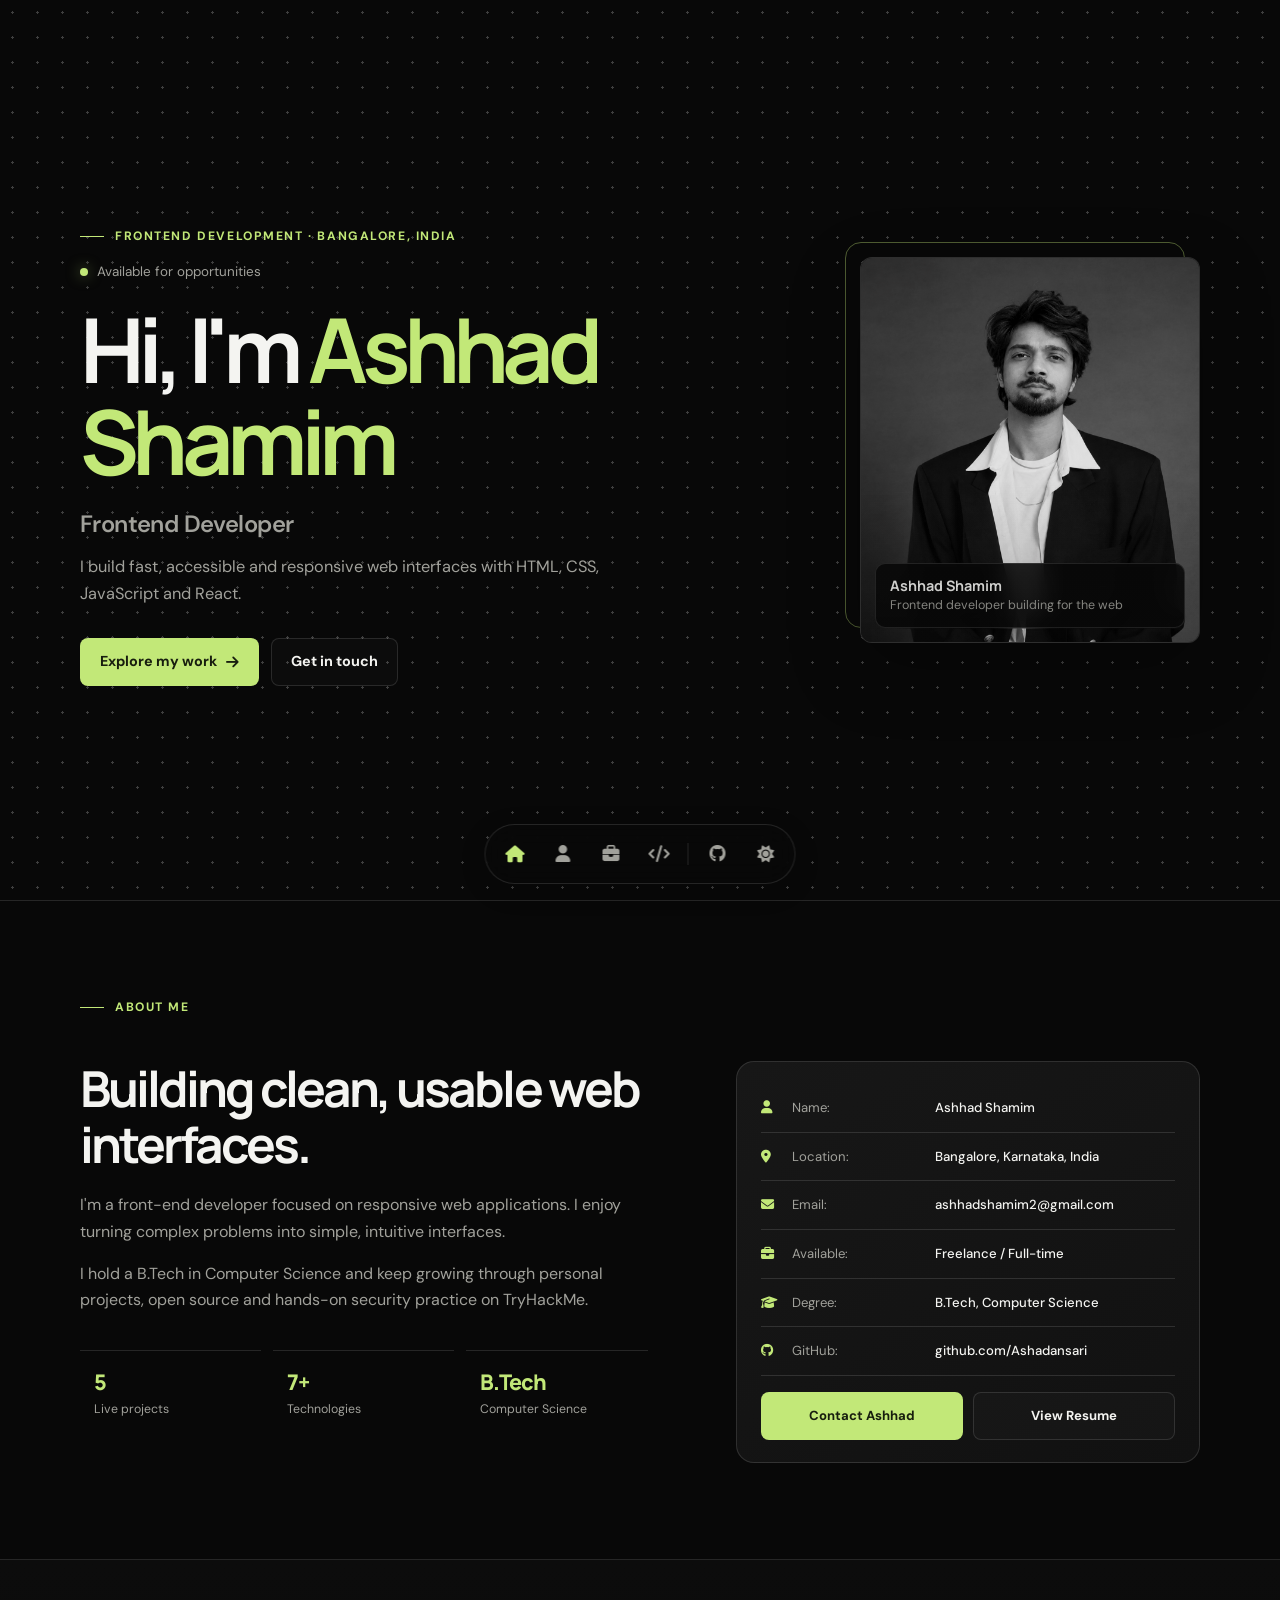
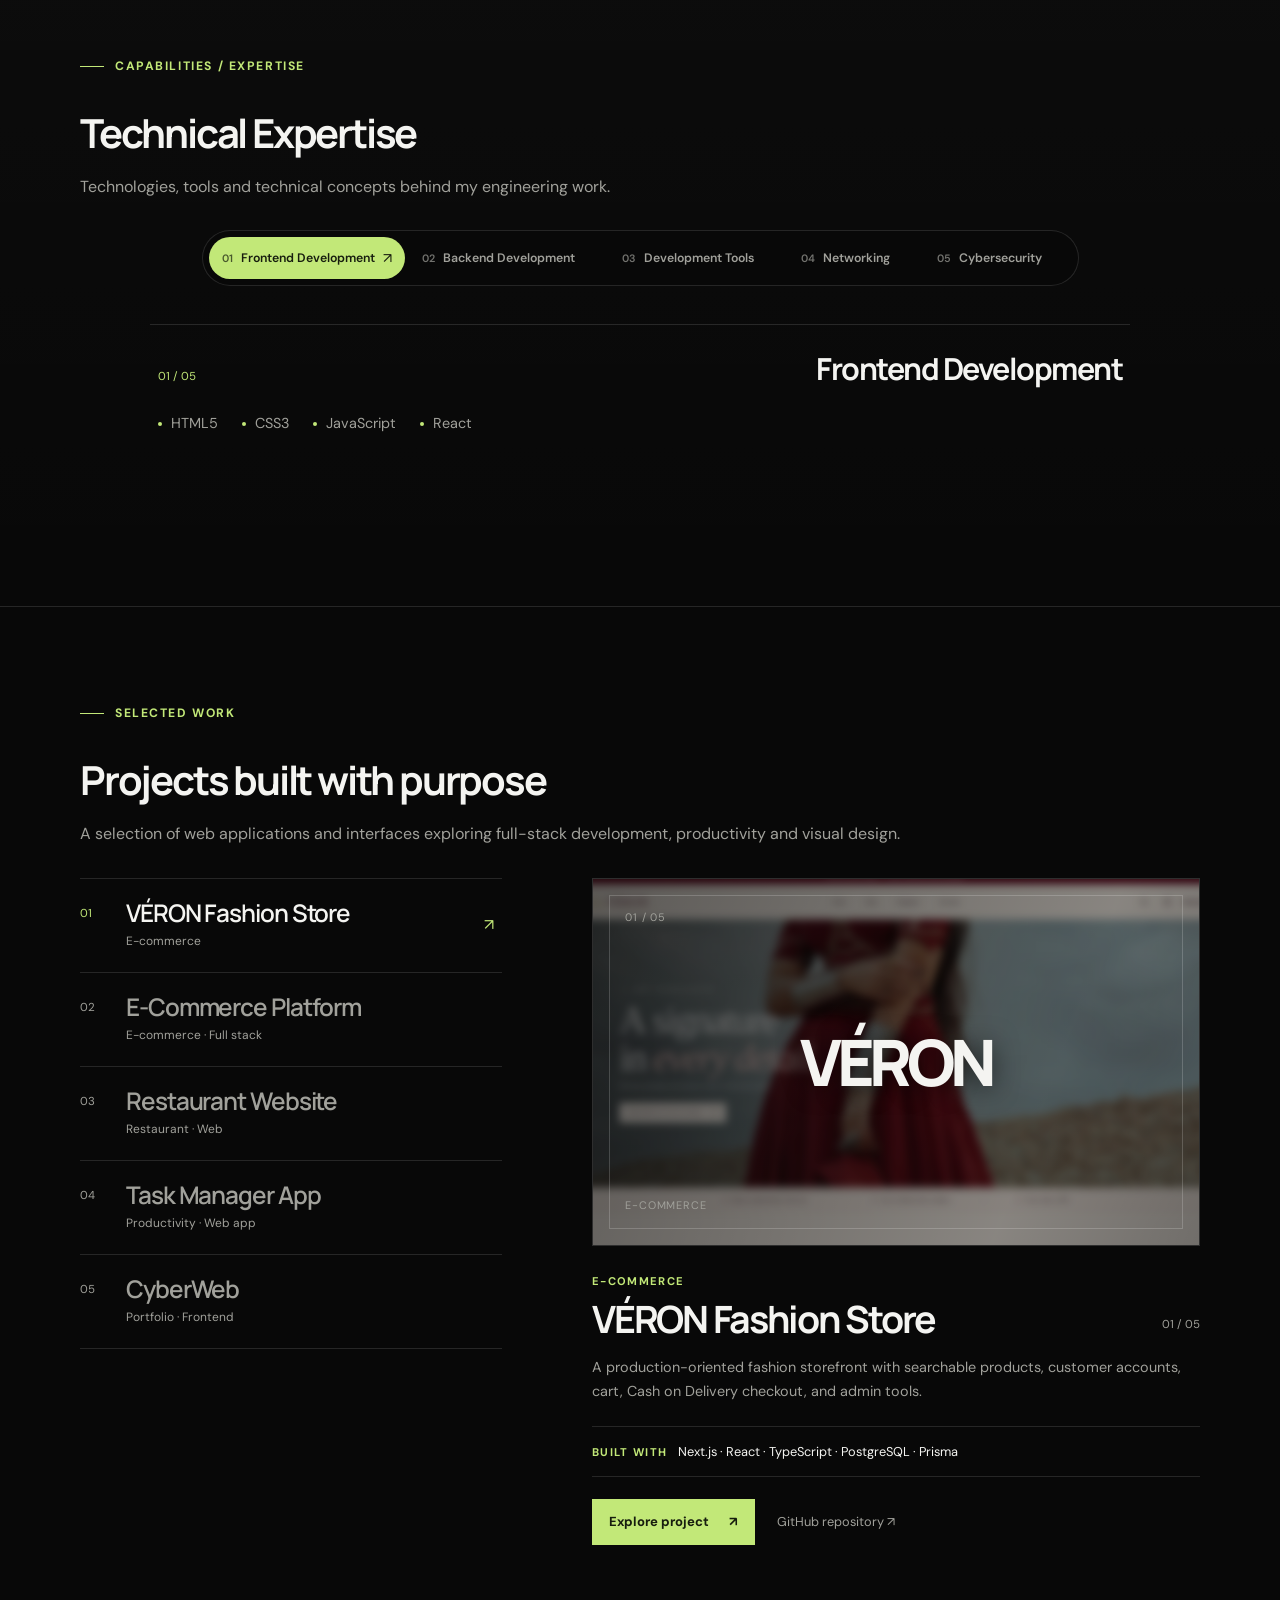
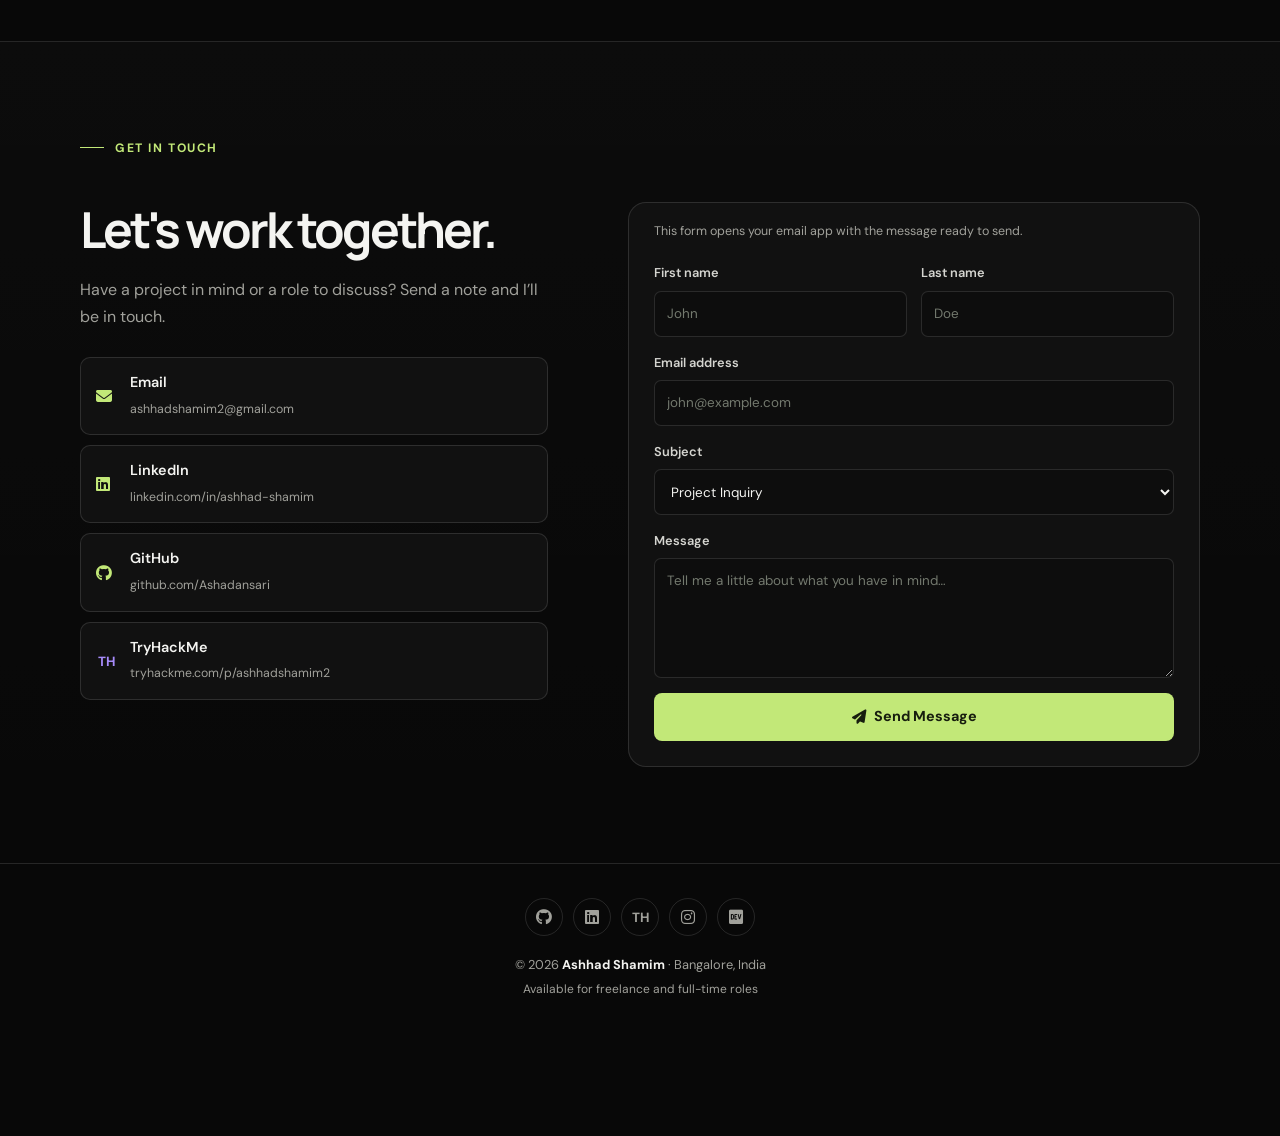
==== commit fb728a0d: "update portfolio website" ====
--- a/index.html
+++ b/index.html
@@ -121,6 +121,7 @@
         </div>
         <article class="project-panel" id="projectPanel" role="tabpanel" tabindex="0" aria-live="polite" aria-labelledby="project-tab-0">
           <div class="project-preview" aria-hidden="true">
+            <img id="previewImage" src="assets/project-previews/veron.webp" alt="">
             <span class="preview-index" id="previewIndex">01 / 05</span>
             <span class="preview-wordmark" id="previewWordmark">VÉRON</span>
             <span class="preview-caption" id="previewCaption">Fashion commerce</span>
--- a/style.css
+++ b/style.css
@@ -256,11 +256,13 @@
 .project-tab:hover .project-tab-arrow, .project-tab[aria-selected="true"] .project-tab-arrow { opacity: 1; transform: translateX(0); }
 .project-panel { min-width: 0; outline: 0; }
 .project-preview { position: relative; min-height: 280px; aspect-ratio: 1.65; display: grid; place-items: center; overflow: hidden; border: 1px solid var(--line); background: var(--surface); transition: opacity .22s ease, transform .22s ease; }
-.project-preview::before { position: absolute; inset: 16px; border: 1px solid var(--line); content: ''; pointer-events: none; }
-.preview-index, .preview-caption { position: absolute; z-index: 1; color: var(--muted); font-size: .68rem; letter-spacing: .08em; text-transform: uppercase; }
+.project-preview > img { position: absolute; z-index: 0; inset: -7px; width: calc(100% + 14px); height: calc(100% + 14px); object-fit: cover; filter: blur(4px) brightness(.58); transform: scale(1.015); }
+.project-preview::before { position: absolute; z-index: 2; inset: 16px; border: 1px solid rgba(255,255,255,.18); content: ''; pointer-events: none; }
+.project-preview::after { position: absolute; z-index: 1; inset: 0; background: linear-gradient(110deg, rgba(0,0,0,.38), rgba(0,0,0,.08) 72%, rgba(0,0,0,.24)); content: ''; pointer-events: none; }
+.preview-index, .preview-caption { position: absolute; z-index: 3; color: var(--muted); font-size: .68rem; letter-spacing: .08em; text-transform: uppercase; }
 .preview-index { top: 30px; left: 32px; font-variant-numeric: tabular-nums; }
 .preview-caption { right: 32px; bottom: 30px; left: 32px; }
-.preview-wordmark { max-width: calc(100% - 70px); color: var(--text); font: 800 clamp(2.4rem, 6vw, 5.4rem)/.95 'Manrope', sans-serif; letter-spacing: -.085em; text-align: center; overflow-wrap: anywhere; }
+.preview-wordmark { position: relative; z-index: 3; max-width: calc(100% - 70px); color: var(--text); font: 800 clamp(2.2rem, 5vw, 4.5rem)/.95 'Manrope', sans-serif; letter-spacing: -.085em; text-align: center; text-shadow: 0 2px 24px rgba(0,0,0,.6); overflow-wrap: anywhere; }
 .project-detail { padding-top: 26px; transition: opacity .22s ease, transform .22s ease; }
 .project-panel.is-switching .project-preview, .project-panel.is-switching .project-detail { opacity: .25; transform: translateY(5px); }
 .project-detail-heading { display: flex; justify-content: space-between; align-items: end; gap: 20px; }
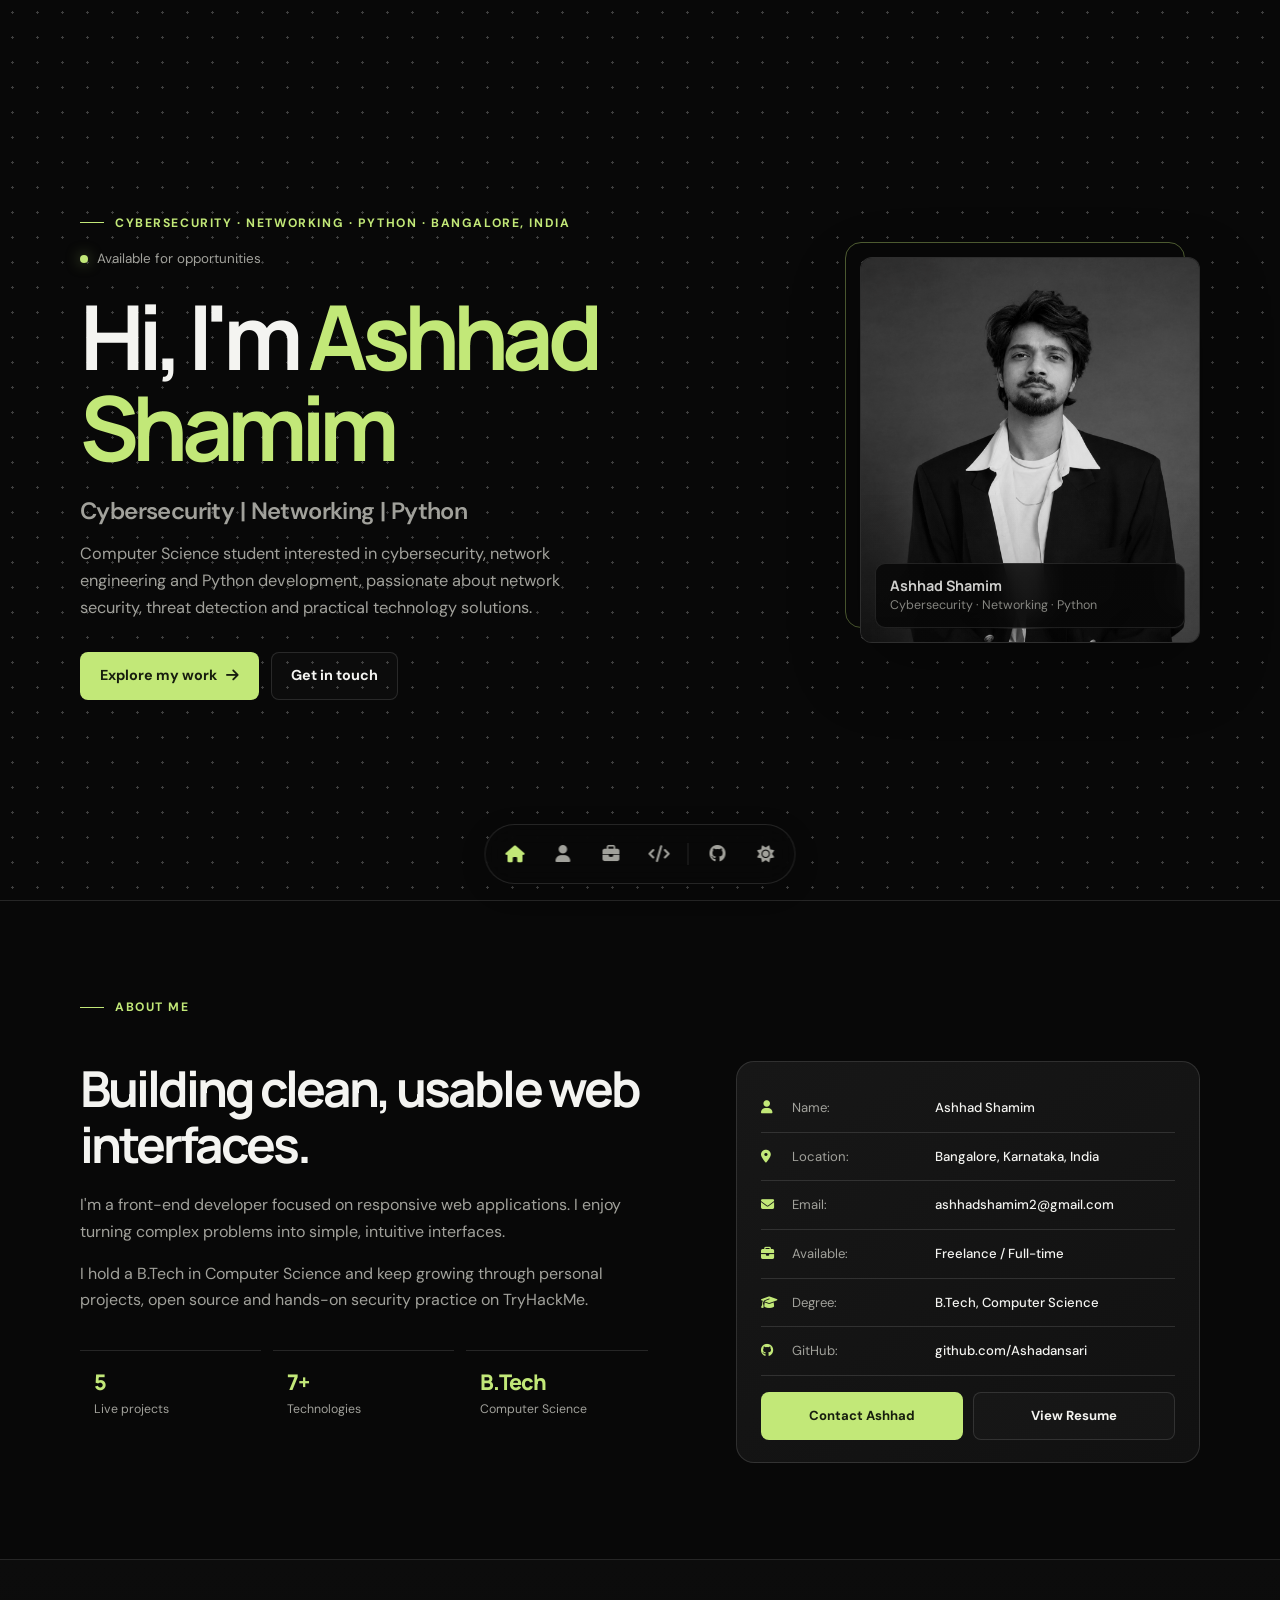
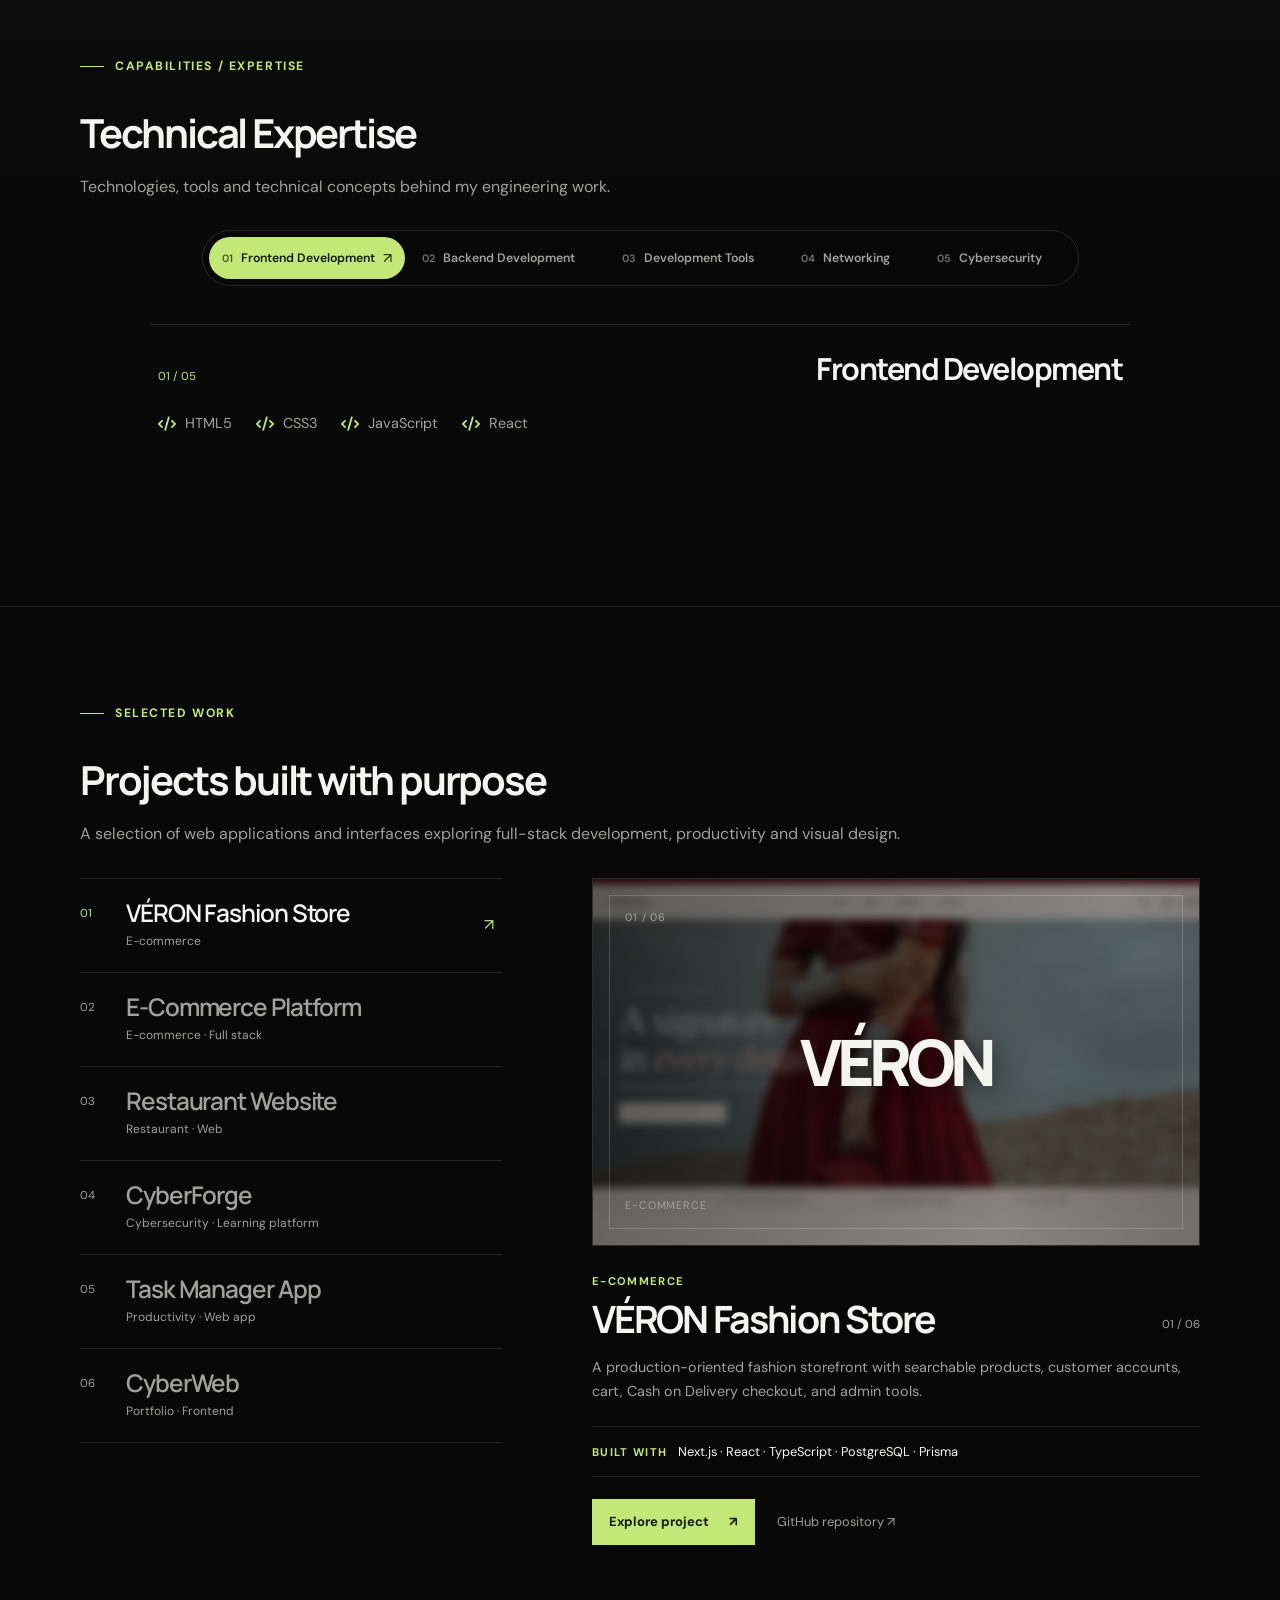
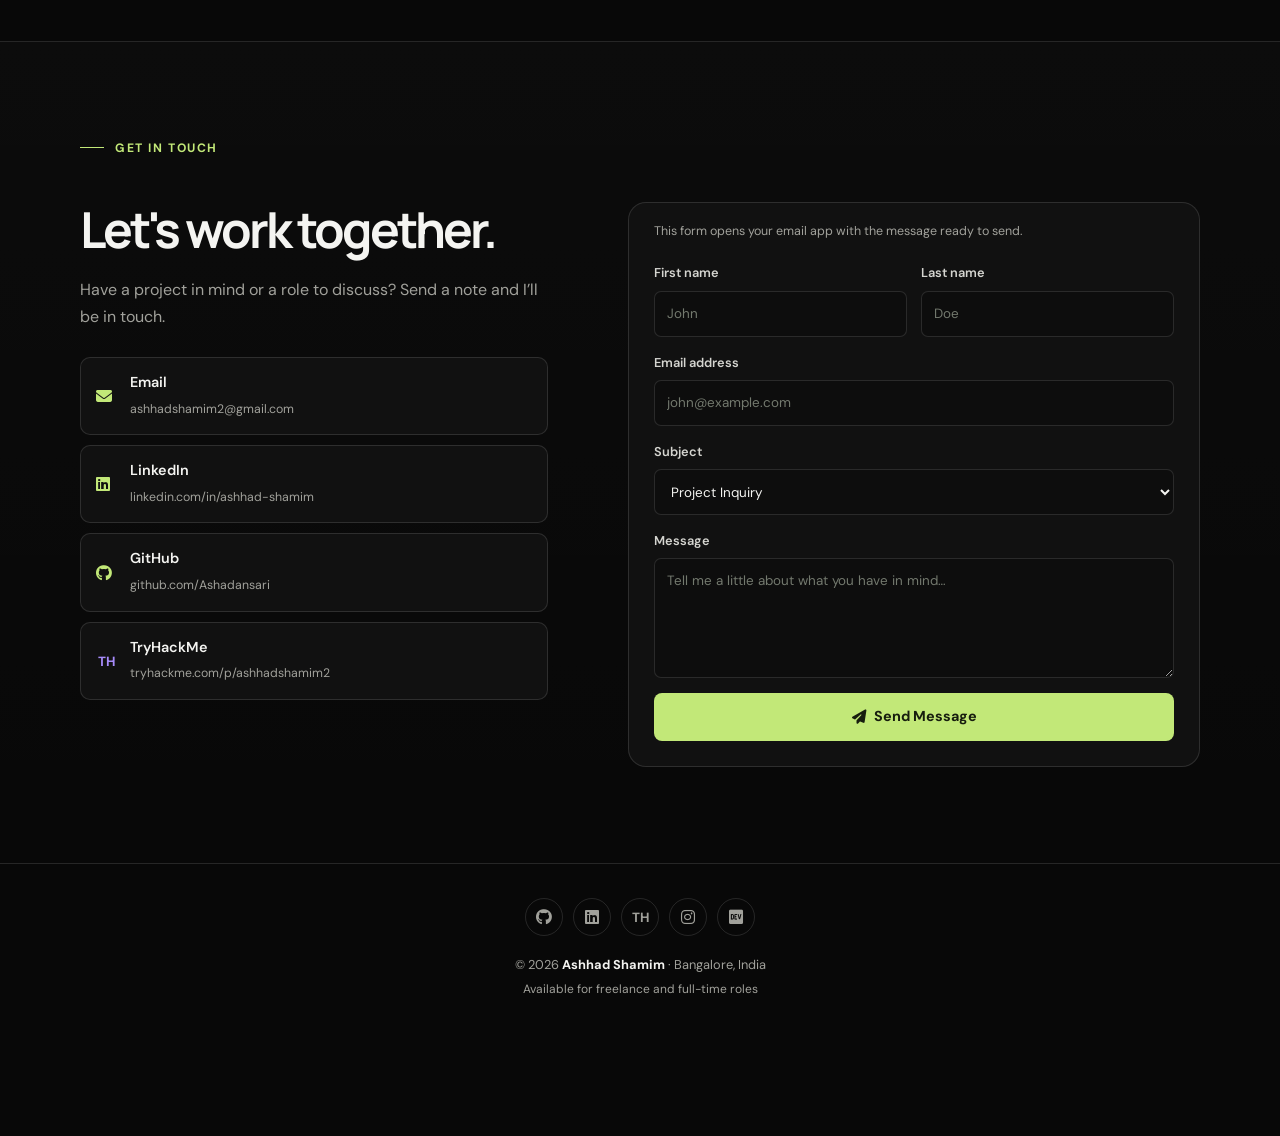
==== commit 35ae9f8e: "Update portfolio cybersecurity branding" ====
--- a/index.html
+++ b/index.html
@@ -4,8 +4,12 @@
 <head>
   <meta charset="UTF-8">
   <meta name="viewport" content="width=device-width, initial-scale=1.0">
-  <title>Ashhad Shamim | Frontend Developer</title>
-  <meta name="description" content="Portfolio of Ashhad Shamim, a frontend developer in Bangalore building fast, accessible and responsive web applications.">
+  <title>Ashhad Shamim | Cybersecurity, Networking &amp; Python</title>
+  <meta name="description" content="Ashhad Shamim is a Computer Science student interested in cybersecurity, network engineering and Python development, focused on network security, threat detection and practical technology solutions.">
+  <meta property="og:title" content="Ashhad Shamim | Cybersecurity, Networking &amp; Python">
+  <meta property="og:description" content="Computer Science student interested in cybersecurity, network engineering and Python development, focused on network security, threat detection and practical technology solutions.">
+  <meta name="twitter:title" content="Ashhad Shamim | Cybersecurity, Networking &amp; Python">
+  <meta name="twitter:description" content="Computer Science student interested in cybersecurity, network engineering and Python development, focused on network security, threat detection and practical technology solutions.">
   <meta name="theme-color" content="#080808">
   <link rel="preconnect" href="https://fonts.googleapis.com">
   <link rel="stylesheet" href="https://fonts.googleapis.com/css2?family=DM+Sans:wght@400;500;600;700&family=Manrope:wght@400;500;600;700;800&display=swap">
@@ -30,11 +34,11 @@
   <!-- HERO -->
   <section class="hero" id="home" aria-label="Introduction">
     <div class="hero-copy">
-      <p class="eyebrow">Frontend development · Bangalore, India</p>
+      <p class="eyebrow">Cybersecurity · Networking · Python · Bangalore, India</p>
       <p class="role-tag">Available for opportunities</p>
       <h1>Hi, I'm <span>Ashhad Shamim</span></h1>
-      <p class="tagline">Frontend Developer</p>
-      <p class="hero-lead">I build fast, accessible and responsive web interfaces with HTML, CSS, JavaScript and React.</p>
+      <p class="tagline">Cybersecurity | Networking | Python</p>
+      <p class="hero-lead">Computer Science student interested in cybersecurity, network engineering and Python development, passionate about network security, threat detection and practical technology solutions.</p>
       <div class="hero-btns">
         <a href="#projects" class="btn btn-primary">Explore my work <i class="fa-solid fa-arrow-right" aria-hidden="true" style="margin-left:.55rem"></i></a>
         <a href="#contact" class="btn btn-outline">Get in touch</a>
@@ -43,7 +47,7 @@
     <div class="hero-visual">
       <div class="hero-avatar">
         <img src="ashhad-profile.png" alt="Portrait of Ashhad Shamim">
-        <div class="hero-caption"><strong>Ashhad Shamim</strong>Frontend developer building for the web</div>
+        <div class="hero-caption"><strong>Ashhad Shamim</strong>Cybersecurity · Networking · Python</div>
       </div>
     </div>
   </section>
--- a/style.css
+++ b/style.css
@@ -239,7 +239,9 @@
 .skill-panel-heading h3 { margin: 0; color: var(--text); font-size: clamp(1.35rem, 2.6vw, 1.9rem); line-height: 1.2; letter-spacing: -.05em; }
 .skill-panel-list { display: flex; flex-wrap: wrap; gap: 12px 24px; margin: 24px 0 0; padding: 0; list-style: none; }
 .skill-panel-list li { display: inline-flex; align-items: center; gap: 9px; color: var(--muted); font-size: .9rem; }
-.skill-panel-list li::before { width: 4px; height: 4px; flex: 0 0 4px; border-radius: 50%; background: var(--accent); content: ''; }
+.skill-panel-list li::before { display: none; }
+.skill-mark { width: 18px; height: 18px; flex: 0 0 18px; object-fit: contain; }
+.skill-symbol { display: inline-grid; place-items: center; color: var(--accent); font-size: .9rem; }
 
 .project-showcase { display: grid; grid-template-columns: minmax(270px, .82fr) minmax(0, 1.18fr); gap: clamp(38px, 7vw, 92px); align-items: start; }
 .project-tabs { display: grid; border-top: 1px solid var(--line); }
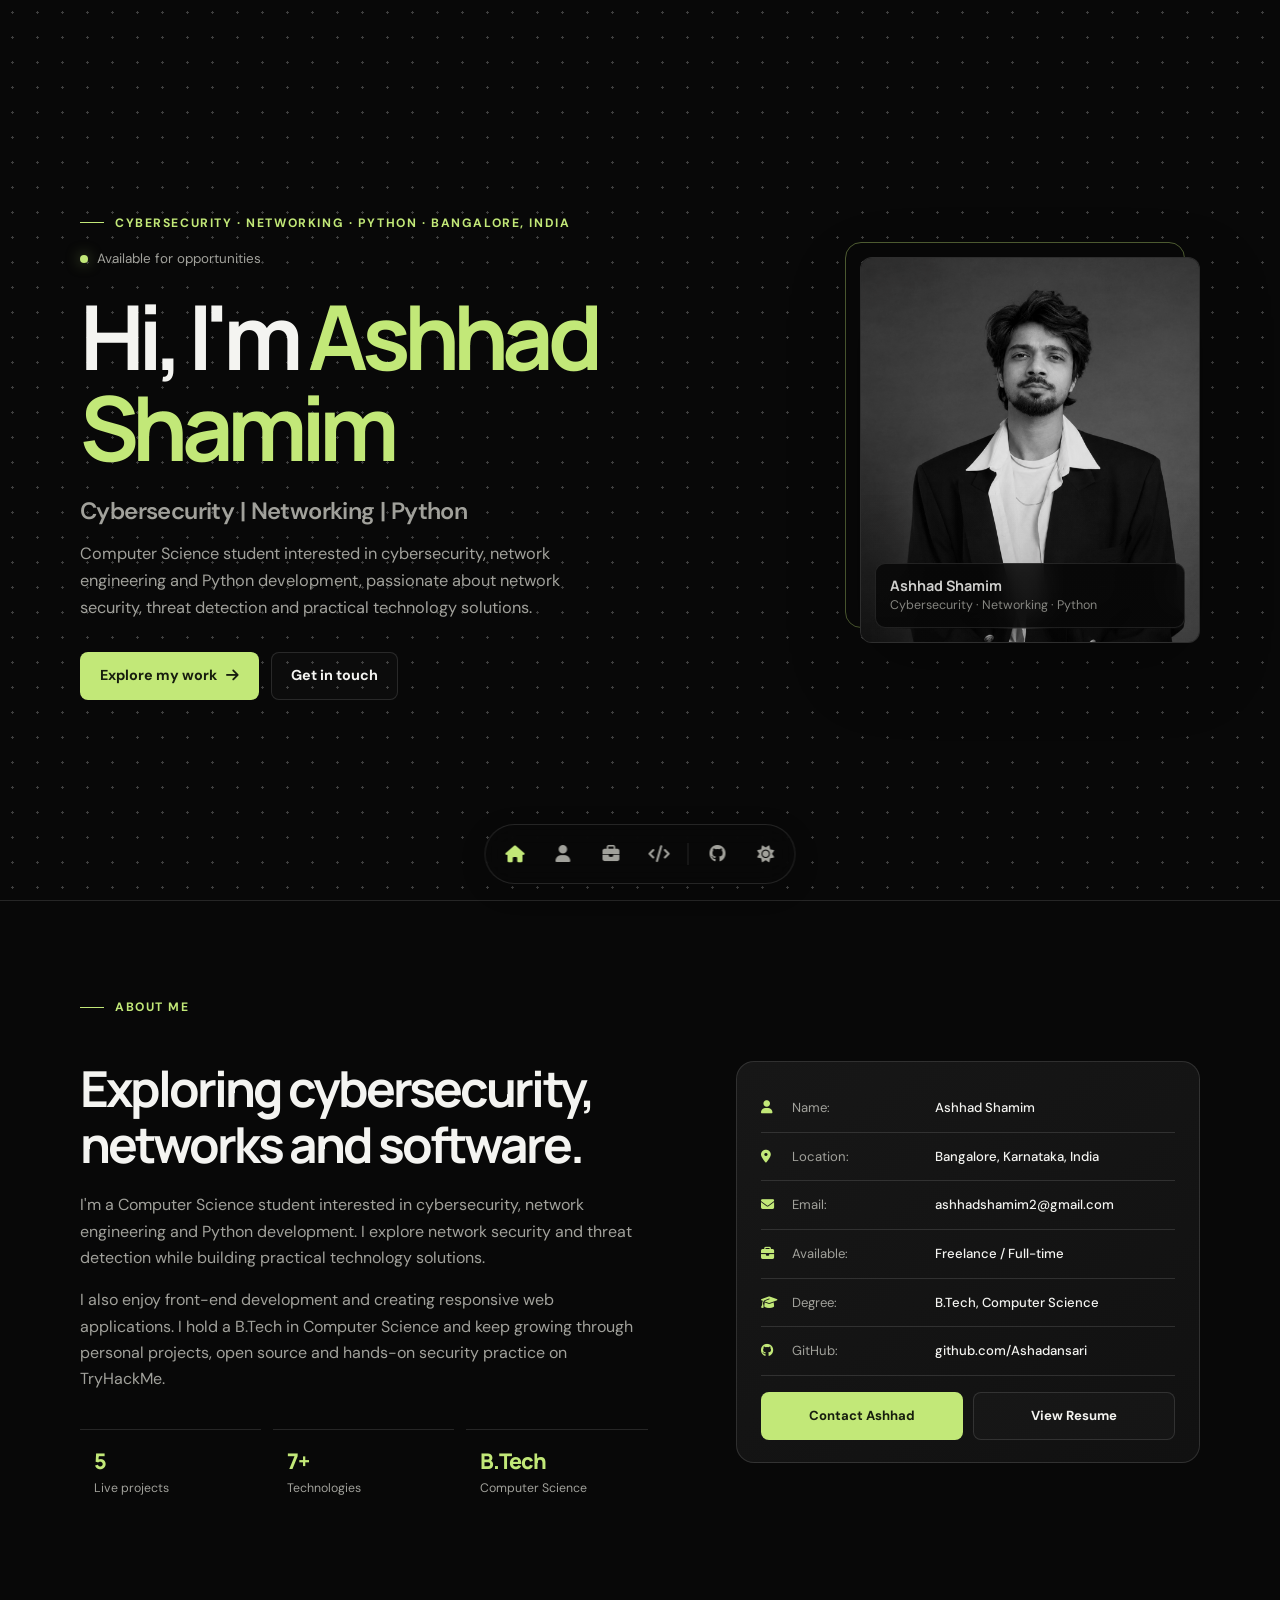
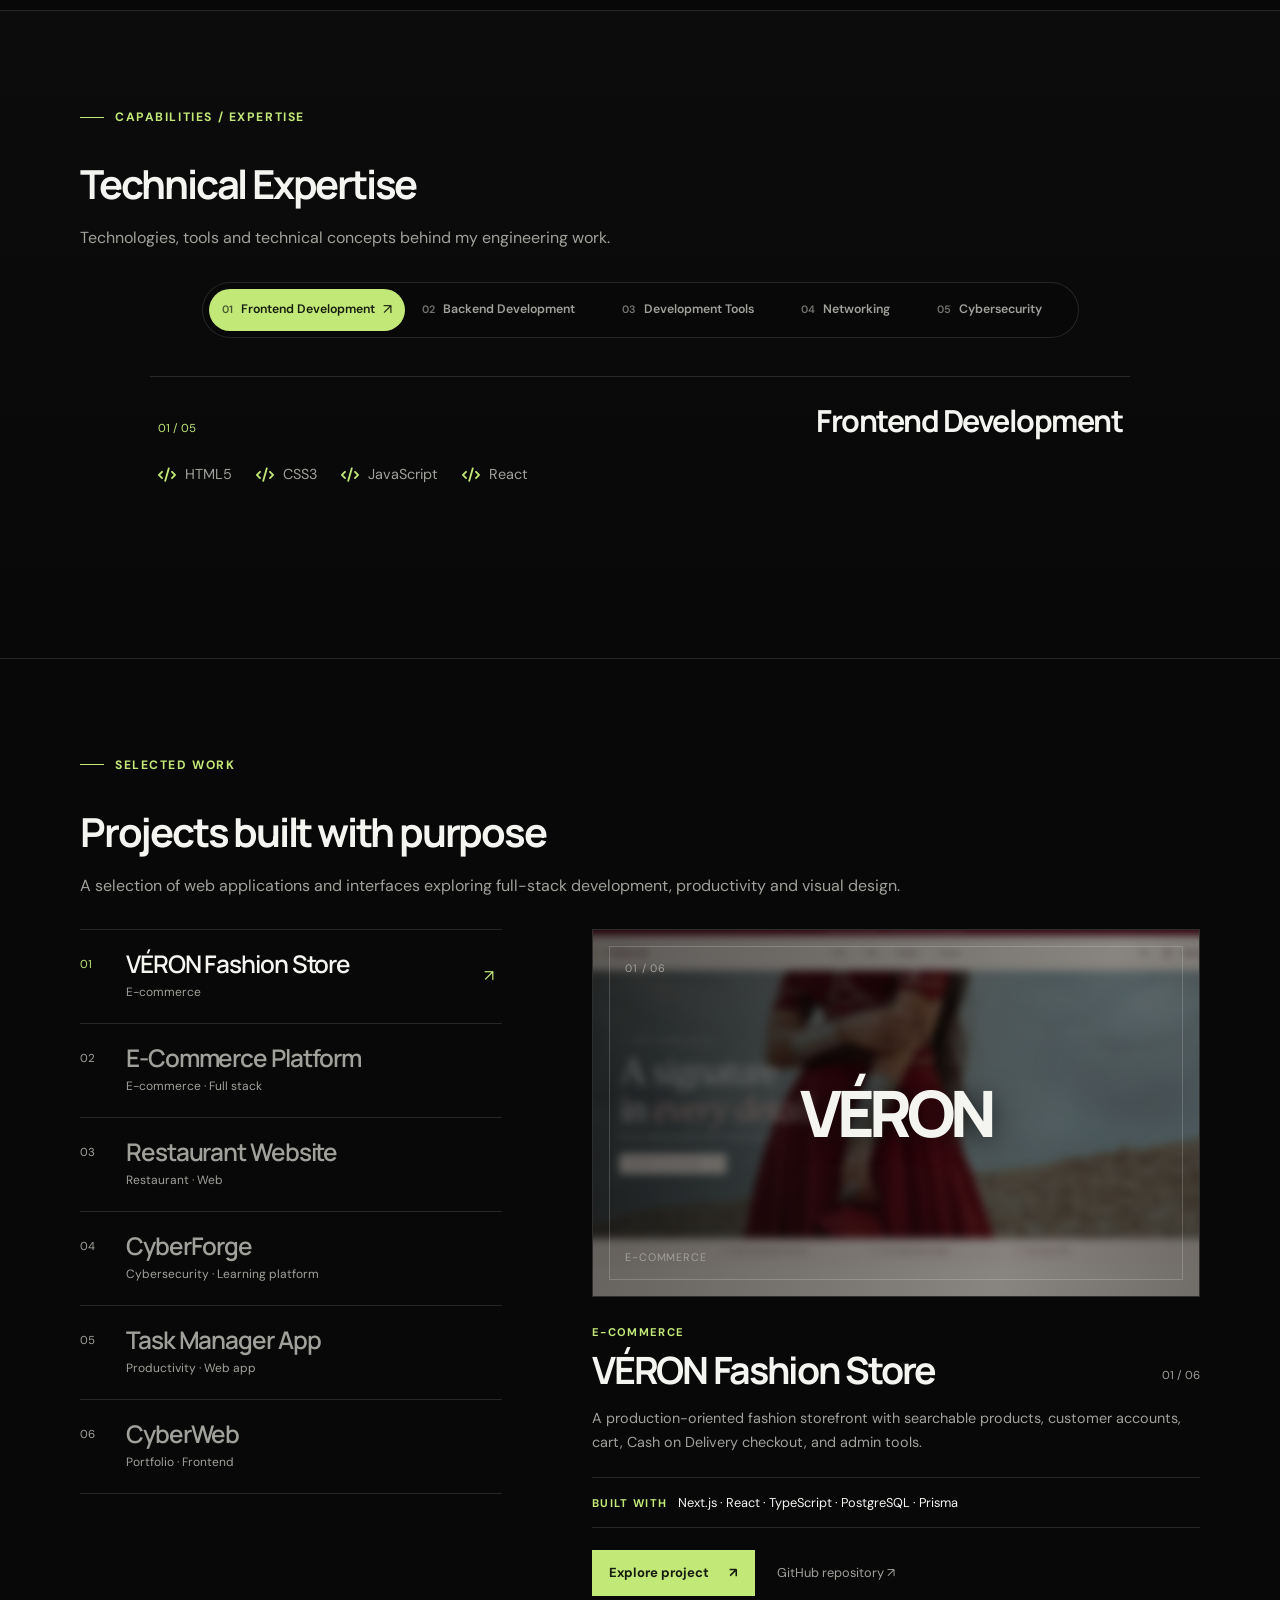
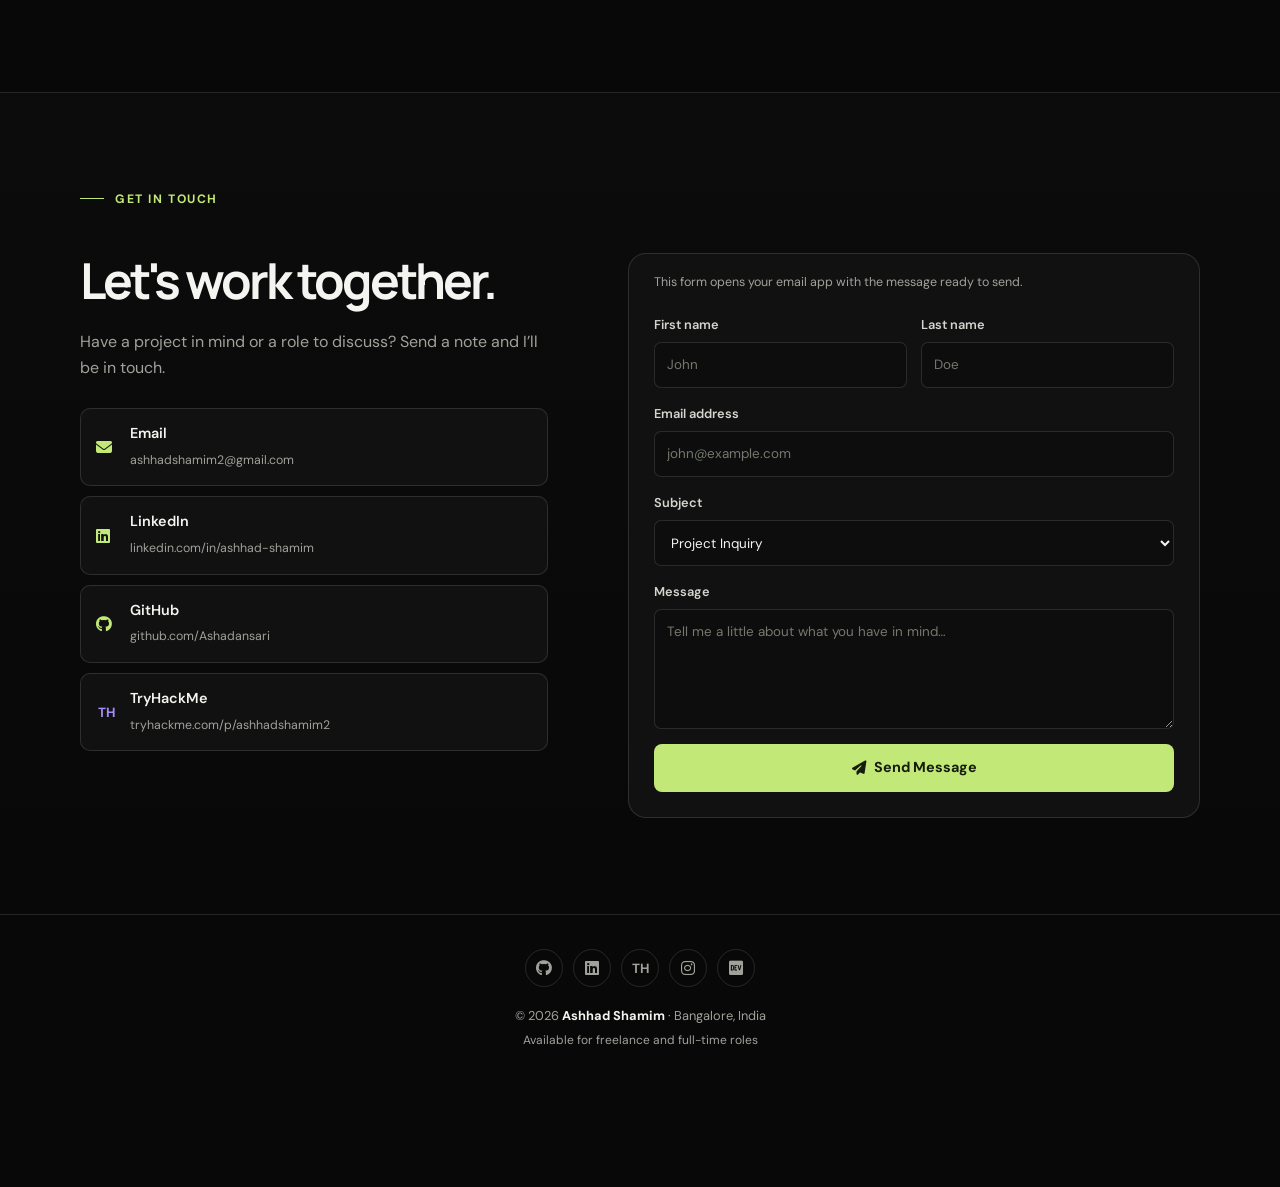
==== commit 452a7fcf: "Improve personal identity SEO and Google recognition" ====
--- a/index.html
+++ b/index.html
@@ -6,15 +6,52 @@
   <meta name="viewport" content="width=device-width, initial-scale=1.0">
   <title>Ashhad Shamim | Cybersecurity, Networking &amp; Python</title>
   <meta name="description" content="Ashhad Shamim is a Computer Science student interested in cybersecurity, network engineering and Python development, focused on network security, threat detection and practical technology solutions.">
+  <link rel="canonical" href="https://ashhadshamim.com.np/">
   <meta property="og:title" content="Ashhad Shamim | Cybersecurity, Networking &amp; Python">
   <meta property="og:description" content="Computer Science student interested in cybersecurity, network engineering and Python development, focused on network security, threat detection and practical technology solutions.">
+  <meta property="og:type" content="website">
+  <meta property="og:url" content="https://ashhadshamim.com.np/">
+  <meta property="og:image" content="https://ashhadshamim.com.np/ashhad-profile.png">
+  <meta property="og:image:alt" content="Portrait of Ashhad Shamim">
   <meta name="twitter:title" content="Ashhad Shamim | Cybersecurity, Networking &amp; Python">
   <meta name="twitter:description" content="Computer Science student interested in cybersecurity, network engineering and Python development, focused on network security, threat detection and practical technology solutions.">
+  <meta name="twitter:card" content="summary">
+  <meta name="twitter:image" content="https://ashhadshamim.com.np/ashhad-profile.png">
+  <meta name="twitter:image:alt" content="Portrait of Ashhad Shamim">
   <meta name="theme-color" content="#080808">
+  <link rel="icon" type="image/png" sizes="64x64" href="assets/favicon.png">
+  <link rel="icon" href="assets/favicon.ico" sizes="any">
   <link rel="preconnect" href="https://fonts.googleapis.com">
   <link rel="stylesheet" href="https://fonts.googleapis.com/css2?family=DM+Sans:wght@400;500;600;700&family=Manrope:wght@400;500;600;700;800&display=swap">
   <link rel="stylesheet" href="https://cdnjs.cloudflare.com/ajax/libs/font-awesome/6.5.0/css/all.min.css">
   <link rel="stylesheet" href="style.css">
+  <script type="application/ld+json">
+  {
+    "@context": "https://schema.org",
+    "@type": "ProfilePage",
+    "@id": "https://ashhadshamim.com.np/#profile",
+    "url": "https://ashhadshamim.com.np/",
+    "name": "Ashhad Shamim | Cybersecurity, Networking & Python",
+    "mainEntity": {
+      "@type": "Person",
+      "@id": "https://ashhadshamim.com.np/#person",
+      "name": "Ashhad Shamim",
+      "url": "https://ashhadshamim.com.np/",
+      "image": "https://ashhadshamim.com.np/ashhad-profile.png",
+      "description": "Computer Science student interested in cybersecurity, network engineering and Python development, passionate about network security, threat detection and building practical technology solutions.",
+      "sameAs": [
+        "https://www.linkedin.com/in/ashhad-shamim/",
+        "https://github.com/Ashadansari"
+      ],
+      "knowsAbout": [
+        "Cybersecurity",
+        "Network engineering",
+        "Python development",
+        "Frontend development"
+      ]
+    }
+  }
+  </script>
 </head>
 
 <body>
@@ -58,9 +95,9 @@
       <div class="section-label"><span>About Me</span></div>
       <div class="about-grid">
         <div class="about-text">
-          <h2>Building clean, usable web interfaces.</h2>
-          <p>I'm a front-end developer focused on responsive web applications. I enjoy turning complex problems into simple, intuitive interfaces.</p>
-          <p>I hold a B.Tech in Computer Science and keep growing through personal projects, open source and hands-on security practice on TryHackMe.</p>
+          <h2>Exploring cybersecurity, networks and software.</h2>
+          <p>I'm a Computer Science student interested in cybersecurity, network engineering and Python development. I explore network security and threat detection while building practical technology solutions.</p>
+          <p>I also enjoy front-end development and creating responsive web applications. I hold a B.Tech in Computer Science and keep growing through personal projects, open source and hands-on security practice on TryHackMe.</p>
           <div class="about-stats">
             <div class="stat-card">
               <div class="stat-num">5</div>
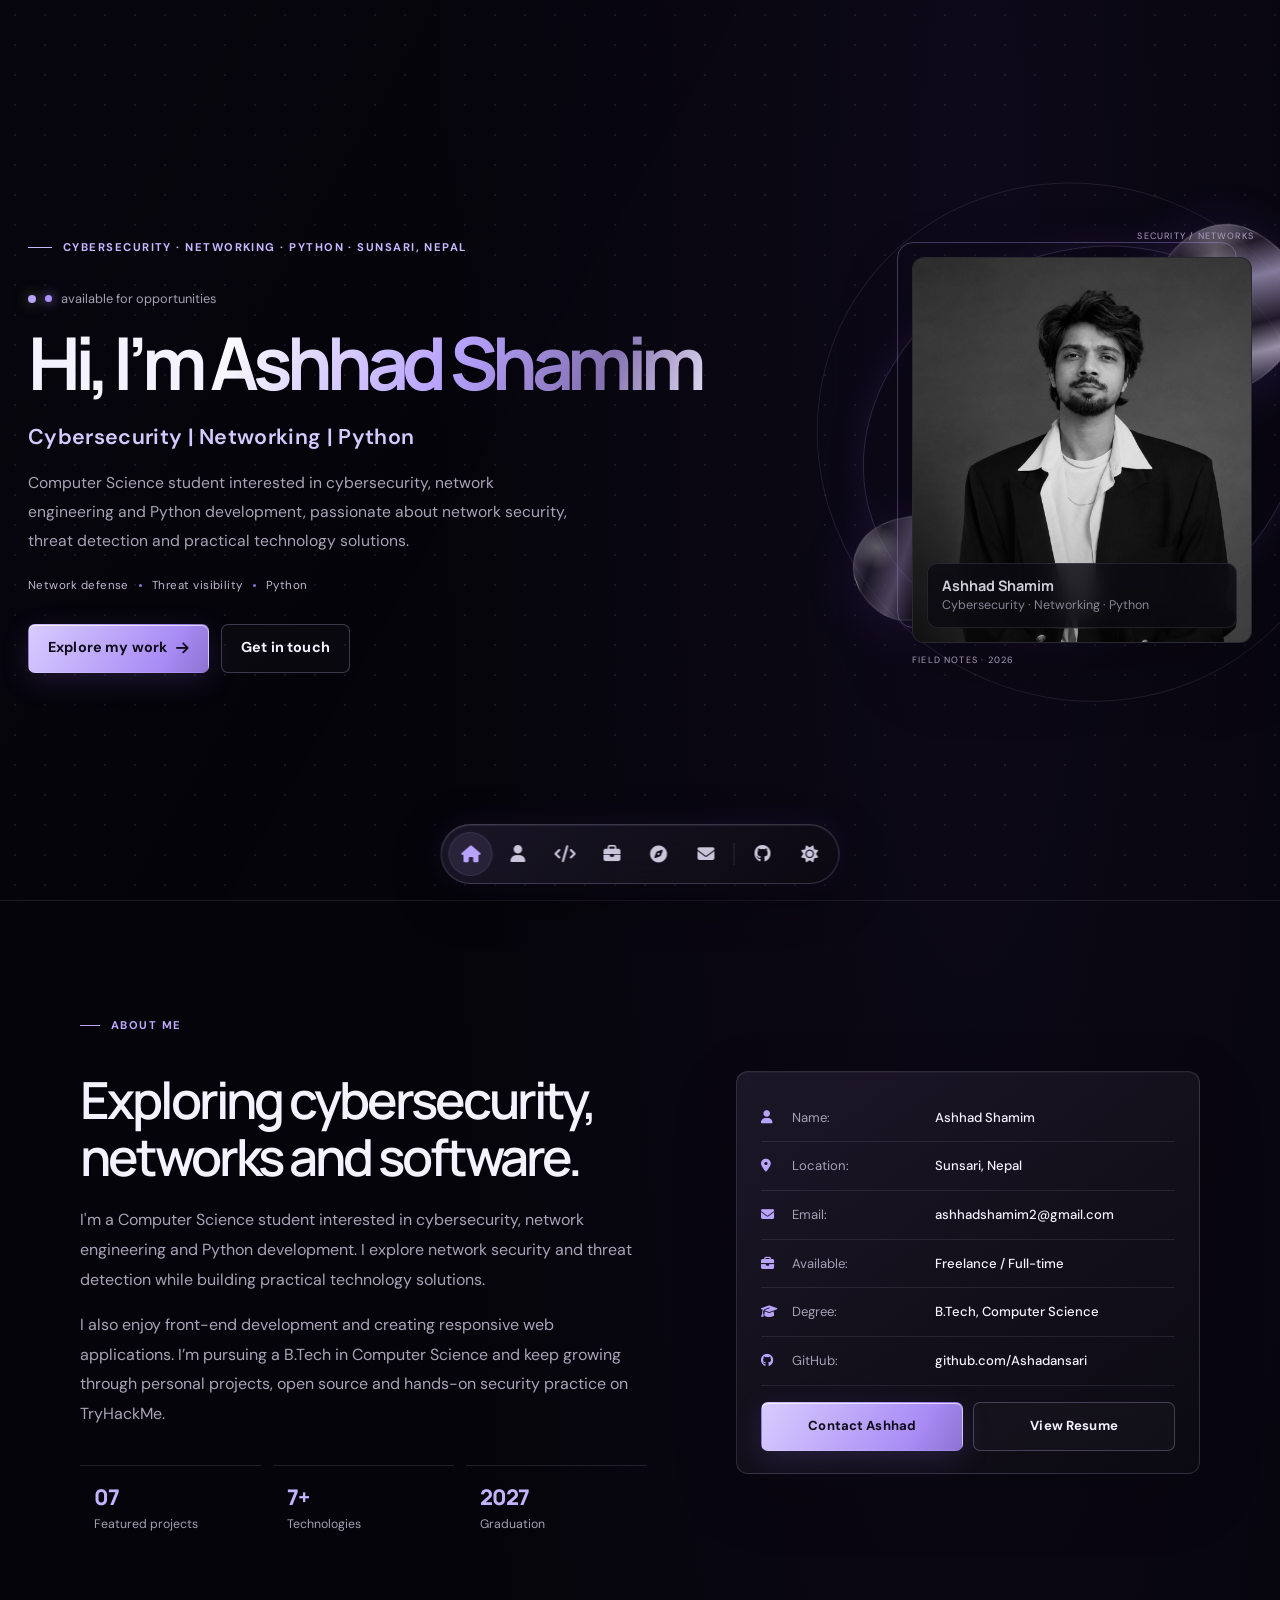
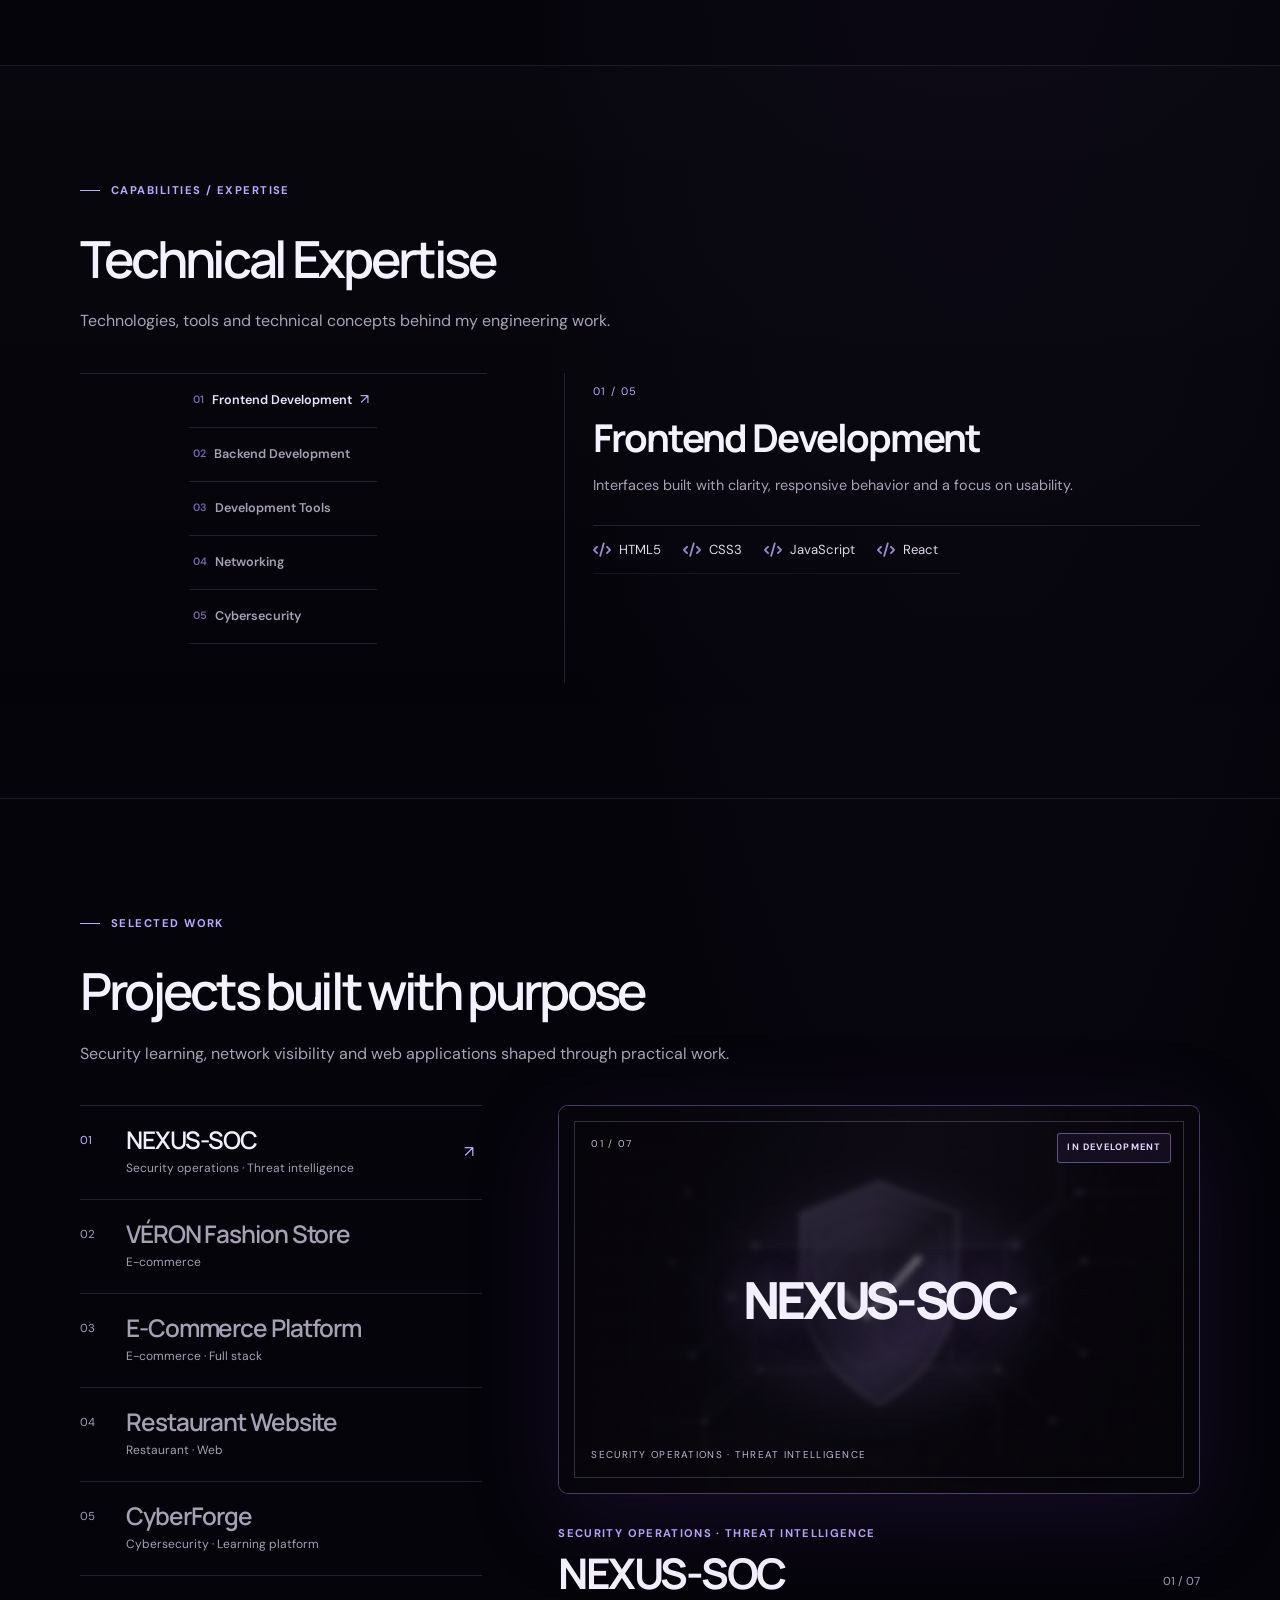
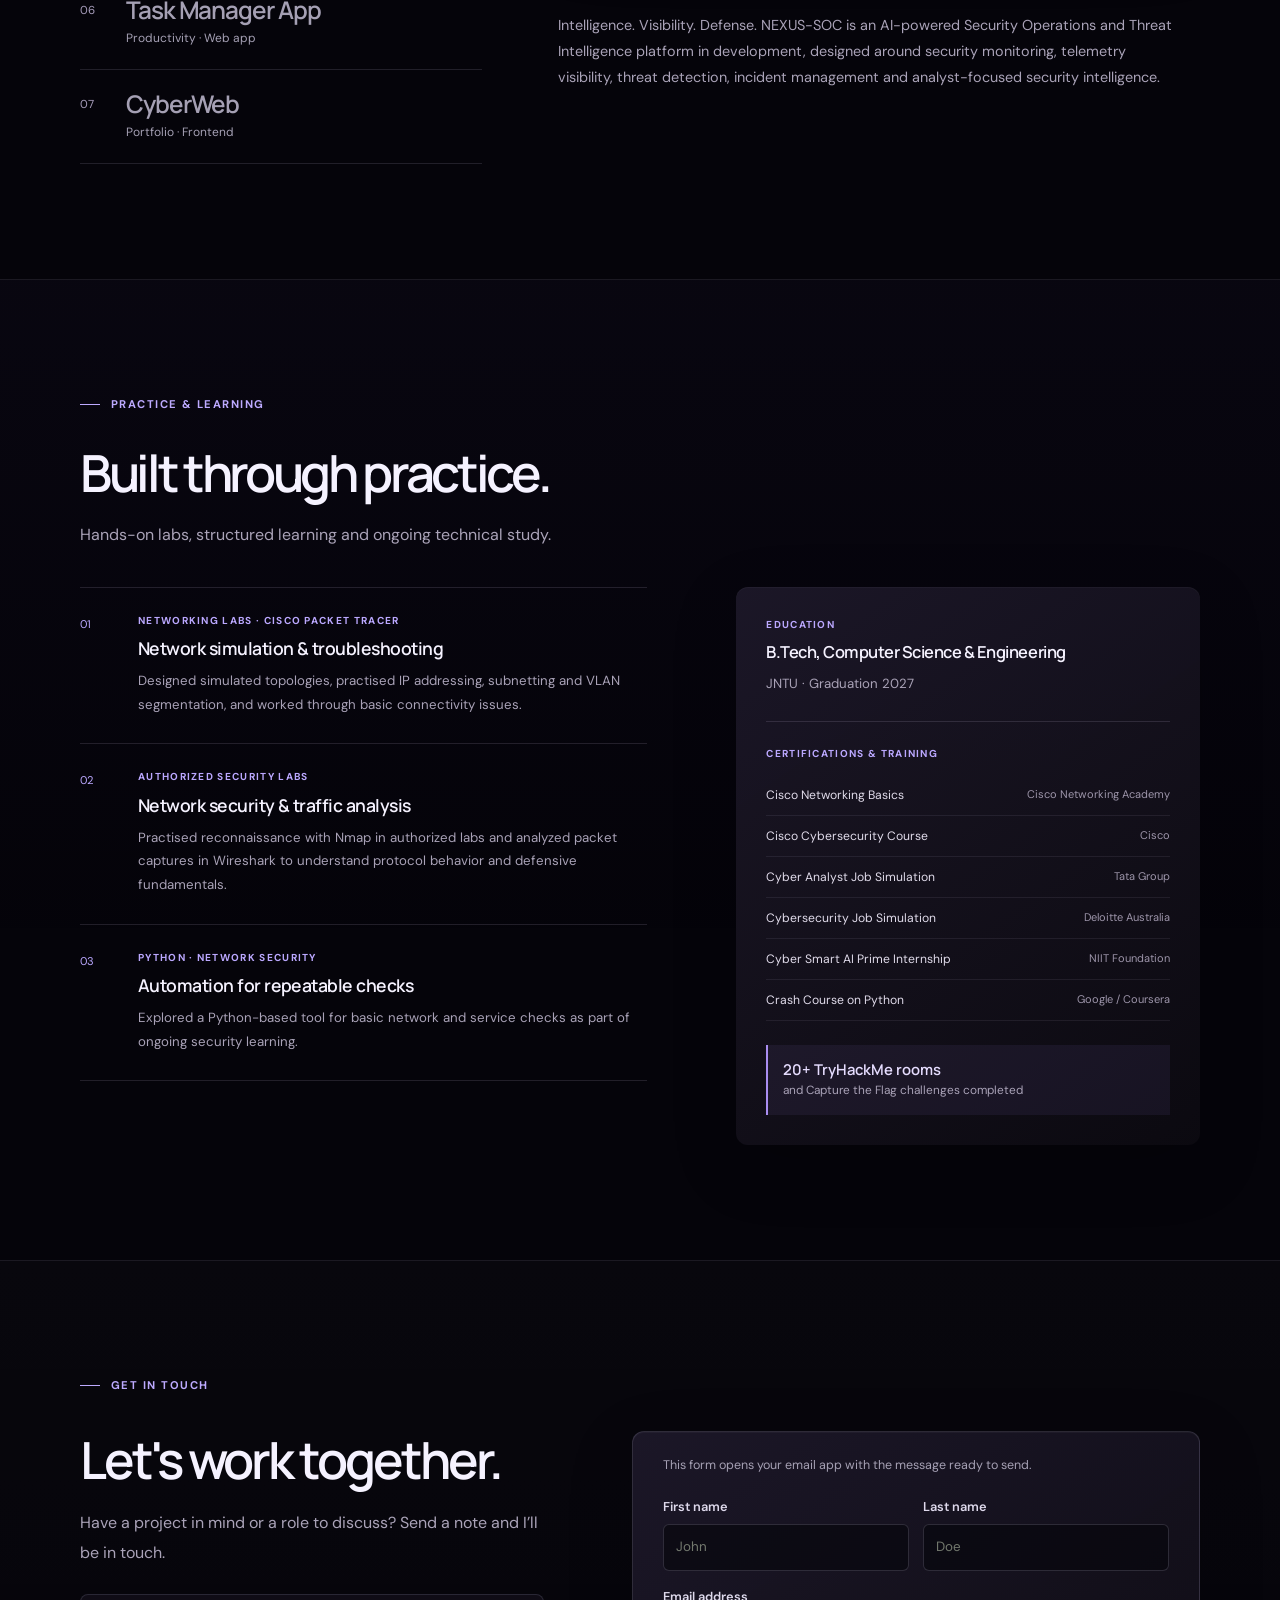
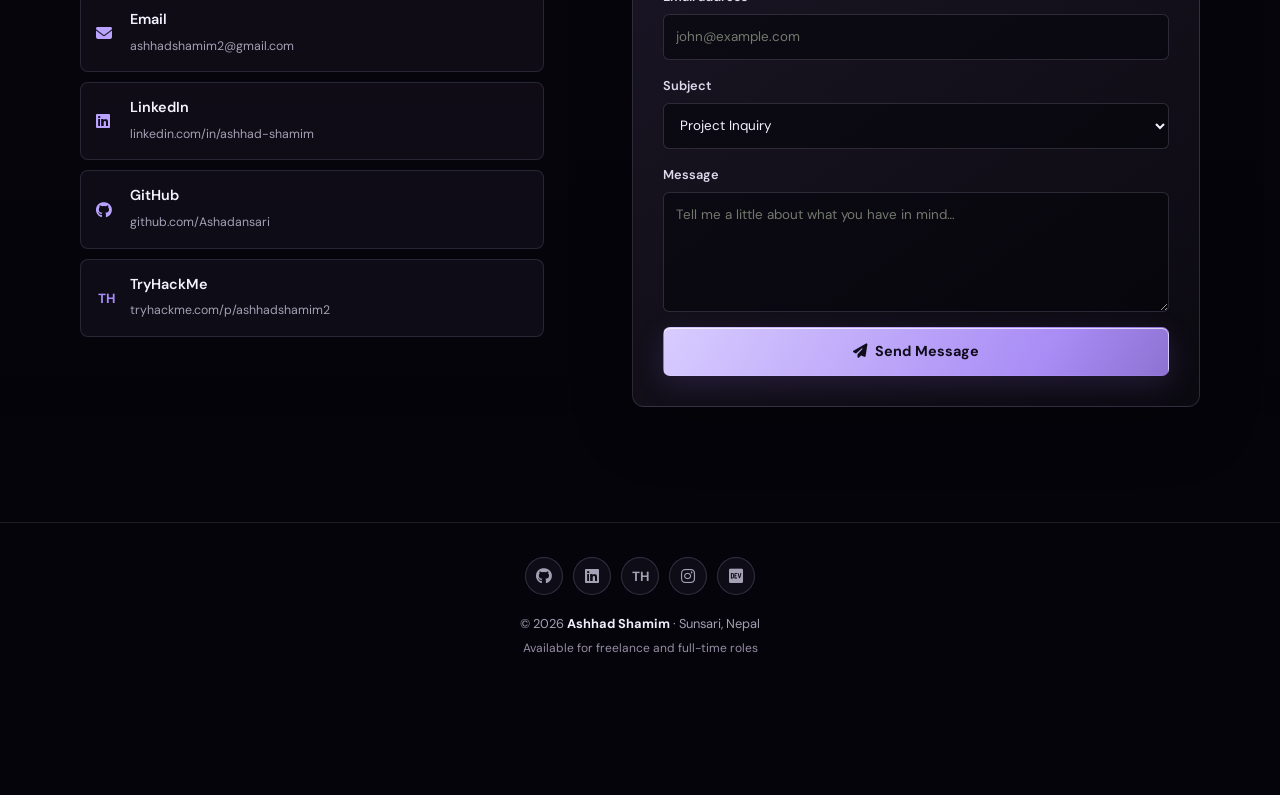
==== commit 9957b6fa: "Redesign portfolio and add NEXUS-SOC" ====
--- a/index.html
+++ b/index.html
@@ -18,7 +18,7 @@
   <meta name="twitter:card" content="summary">
   <meta name="twitter:image" content="https://ashhadshamim.com.np/ashhad-profile.png">
   <meta name="twitter:image:alt" content="Portrait of Ashhad Shamim">
-  <meta name="theme-color" content="#080808">
+  <meta name="theme-color" content="#05040a">
   <link rel="icon" type="image/png" sizes="64x64" href="assets/favicon.png">
   <link rel="icon" href="assets/favicon.ico" sizes="any">
   <link rel="preconnect" href="https://fonts.googleapis.com">
@@ -59,10 +59,12 @@
   <nav class="floating-nav" aria-label="Primary navigation">
     <a class="floating-nav-item" href="#home" aria-label="Home" data-tooltip="Home" aria-current="location"><i class="fa-solid fa-house" aria-hidden="true"></i></a>
     <a class="floating-nav-item" href="#about" aria-label="About" data-tooltip="About"><i class="fa-solid fa-user" aria-hidden="true"></i></a>
+    <a class="floating-nav-item" href="#skills" aria-label="Skills" data-tooltip="Skills"><i class="fa-solid fa-code" aria-hidden="true"></i></a>
     <a class="floating-nav-item" href="#projects" aria-label="Projects" data-tooltip="Projects"><i class="fa-solid fa-briefcase" aria-hidden="true"></i></a>
-    <a class="floating-nav-item" href="#skills" aria-label="Skills" data-tooltip="Skills"><i class="fa-solid fa-code" aria-hidden="true"></i></a>
+    <a class="floating-nav-item" href="#experience" aria-label="Experience" data-tooltip="Experience"><i class="fa-solid fa-compass" aria-hidden="true"></i></a>
+    <a class="floating-nav-item" href="#contact" aria-label="Contact" data-tooltip="Contact"><i class="fa-solid fa-envelope" aria-hidden="true"></i></a>
     <span class="nav-separator" aria-hidden="true"></span>
-    <a class="floating-nav-item" href="https://github.com/Ashadansari" target="_blank" rel="noopener noreferrer" aria-label="GitHub" data-tooltip="GitHub"><i class="fa-brands fa-github" aria-hidden="true"></i></a>
+    <a class="floating-nav-item nav-social" href="https://github.com/Ashadansari" target="_blank" rel="noopener noreferrer" aria-label="GitHub" data-tooltip="GitHub"><i class="fa-brands fa-github" aria-hidden="true"></i></a>
     <button class="floating-nav-item theme-toggle" id="themeToggle" type="button" aria-label="Switch to light theme" title="Switch to light theme" data-tooltip="Theme">
       <i class="fa-solid fa-sun" aria-hidden="true"></i>
     </button>
@@ -71,21 +73,28 @@
   <!-- HERO -->
   <section class="hero" id="home" aria-label="Introduction">
     <div class="hero-copy">
-      <p class="eyebrow">Cybersecurity · Networking · Python · Bangalore, India</p>
-      <p class="role-tag">Available for opportunities</p>
-      <h1>Hi, I'm <span>Ashhad Shamim</span></h1>
+      <p class="eyebrow">Cybersecurity · Networking · Python · Sunsari, Nepal</p>
+      <p class="role-tag"><span class="status-pulse" aria-hidden="true"></span>available for opportunities</p>
+      <h1>Hi, I’m <span>Ashhad Shamim</span></h1>
       <p class="tagline">Cybersecurity | Networking | Python</p>
       <p class="hero-lead">Computer Science student interested in cybersecurity, network engineering and Python development, passionate about network security, threat detection and practical technology solutions.</p>
+      <div class="hero-focus" aria-label="Professional interests"><span>Network defense</span><i></i><span>Threat visibility</span><i></i><span>Python</span></div>
       <div class="hero-btns">
         <a href="#projects" class="btn btn-primary">Explore my work <i class="fa-solid fa-arrow-right" aria-hidden="true" style="margin-left:.55rem"></i></a>
         <a href="#contact" class="btn btn-outline">Get in touch</a>
       </div>
     </div>
-    <div class="hero-visual">
+    <div class="hero-visual" aria-label="Portrait of Ashhad Shamim with abstract violet chrome artwork">
+      <div class="hero-orbit hero-orbit-one" aria-hidden="true"></div>
+      <div class="hero-orbit hero-orbit-two" aria-hidden="true"></div>
+      <div class="hero-chrome hero-chrome-one" aria-hidden="true"></div>
+      <div class="hero-chrome hero-chrome-two" aria-hidden="true"></div>
       <div class="hero-avatar">
         <img src="ashhad-profile.png" alt="Portrait of Ashhad Shamim">
         <div class="hero-caption"><strong>Ashhad Shamim</strong>Cybersecurity · Networking · Python</div>
       </div>
+      <span class="hero-coordinate hero-coordinate-top">SECURITY / NETWORKS</span>
+      <span class="hero-coordinate hero-coordinate-bottom">FIELD NOTES · 2026</span>
     </div>
   </section>
 
@@ -97,25 +106,25 @@
         <div class="about-text">
           <h2>Exploring cybersecurity, networks and software.</h2>
           <p>I'm a Computer Science student interested in cybersecurity, network engineering and Python development. I explore network security and threat detection while building practical technology solutions.</p>
-          <p>I also enjoy front-end development and creating responsive web applications. I hold a B.Tech in Computer Science and keep growing through personal projects, open source and hands-on security practice on TryHackMe.</p>
+          <p>I also enjoy front-end development and creating responsive web applications. I’m pursuing a B.Tech in Computer Science and keep growing through personal projects, open source and hands-on security practice on TryHackMe.</p>
           <div class="about-stats">
             <div class="stat-card">
-              <div class="stat-num">5</div>
-              <div class="stat-label">Live projects</div>
+              <div class="stat-num">07</div>
+              <div class="stat-label">Featured projects</div>
             </div>
             <div class="stat-card">
               <div class="stat-num">7+</div>
               <div class="stat-label">Technologies</div>
             </div>
             <div class="stat-card">
-              <div class="stat-num">B.Tech</div>
-              <div class="stat-label">Computer Science</div>
+              <div class="stat-num">2027</div>
+              <div class="stat-label">Graduation</div>
             </div>
           </div>
         </div>
         <div class="about-img">
           <div class="info-row"><i class="fa-solid fa-user"></i><span>Name:</span><strong>Ashhad Shamim</strong></div>
-          <div class="info-row"><i class="fa-solid fa-location-dot"></i><span>Location:</span><strong>Bangalore, Karnataka, India</strong></div>
+          <div class="info-row"><i class="fa-solid fa-location-dot"></i><span>Location:</span><strong>Sunsari, Nepal</strong></div>
           <div class="info-row"><i
               class="fa-solid fa-envelope"></i><span>Email:</span><strong>ashhadshamim2@gmail.com</strong></div>
           <div class="info-row"><i class="fa-solid fa-briefcase"></i><span>Available:</span><strong>Freelance / Full-time</strong></div>
@@ -143,6 +152,7 @@
             <span class="skill-panel-index" id="skillPanelIndex">01 / 05</span>
             <h3 id="skillPanelTitle">Frontend Development</h3>
           </div>
+          <p class="skill-panel-description" id="skillPanelDescription">Interfaces built with clarity, responsive behavior and a focus on usability.</p>
           <ul class="skill-panel-list" id="selectedSkills" aria-label="Frontend Development skills">
             <li>HTML5</li><li>CSS3</li><li>JavaScript</li><li>React</li>
           </ul>
@@ -155,7 +165,7 @@
   <section id="projects">
     <div class="container">
       <div class="section-label"><span>Selected Work</span></div>
-      <div class="section-intro"><h2>Projects built with purpose</h2><p>A selection of web applications and interfaces exploring full-stack development, productivity and visual design.</p></div>
+      <div class="section-intro"><h2>Projects built with purpose</h2><p>Security learning, network visibility and web applications shaped through practical work.</p></div>
       <div class="project-showcase">
         <div class="project-navigation">
           <div class="project-tabs" id="projectTabs" role="tablist" aria-label="Choose a project" aria-orientation="vertical"></div>
@@ -163,7 +173,8 @@
         <article class="project-panel" id="projectPanel" role="tabpanel" tabindex="0" aria-live="polite" aria-labelledby="project-tab-0">
           <div class="project-preview" aria-hidden="true">
             <img id="previewImage" src="assets/project-previews/veron.webp" alt="">
-            <span class="preview-index" id="previewIndex">01 / 05</span>
+            <span class="preview-index" id="previewIndex">01 / 07</span>
+            <span class="preview-status" id="previewStatus" hidden></span>
             <span class="preview-wordmark" id="previewWordmark">VÉRON</span>
             <span class="preview-caption" id="previewCaption">Fashion commerce</span>
           </div>
@@ -173,7 +184,7 @@
                 <p class="project-category" id="projectCategory">E-commerce</p>
                 <h3 id="projectTitle">VÉRON Fashion Store</h3>
               </div>
-              <span class="project-count" id="projectCount">01 / 05</span>
+              <span class="project-count" id="projectCount">01 / 07</span>
             </div>
             <p class="project-description" id="projectDescription"></p>
             <div class="project-technologies">
@@ -186,6 +197,44 @@
             </div>
           </div>
         </article>
+      </div>
+    </div>
+  </section>
+
+  <!-- EXPERIENCE, LEARNING & RECOGNITION -->
+  <section id="experience">
+    <div class="container">
+      <div class="section-label"><span>Practice &amp; learning</span></div>
+      <div class="section-intro"><h2>Built through practice.</h2><p>Hands-on labs, structured learning and ongoing technical study.</p></div>
+      <div class="experience-layout">
+        <div class="practice-list" aria-label="Practical experience">
+          <article class="practice-item">
+            <span class="practice-index">01</span><div><p class="practice-kicker">NETWORKING LABS · CISCO PACKET TRACER</p><h3>Network simulation &amp; troubleshooting</h3><p>Designed simulated topologies, practised IP addressing, subnetting and VLAN segmentation, and worked through basic connectivity issues.</p></div>
+          </article>
+          <article class="practice-item">
+            <span class="practice-index">02</span><div><p class="practice-kicker">AUTHORIZED SECURITY LABS</p><h3>Network security &amp; traffic analysis</h3><p>Practised reconnaissance with Nmap in authorized labs and analyzed packet captures in Wireshark to understand protocol behavior and defensive fundamentals.</p></div>
+          </article>
+          <article class="practice-item">
+            <span class="practice-index">03</span><div><p class="practice-kicker">PYTHON · NETWORK SECURITY</p><h3>Automation for repeatable checks</h3><p>Explored a Python-based tool for basic network and service checks as part of ongoing security learning.</p></div>
+          </article>
+        </div>
+        <aside class="learning-panel">
+          <div class="learning-block">
+            <p class="practice-kicker">EDUCATION</p><h3>B.Tech, Computer Science &amp; Engineering</h3><p>JNTU · Graduation 2027</p>
+          </div>
+          <div class="learning-block">
+            <p class="practice-kicker">CERTIFICATIONS &amp; TRAINING</p>
+            <ul class="credential-list">
+              <li>Cisco Networking Basics <span>Cisco Networking Academy</span></li>
+              <li>Cisco Cybersecurity Course <span>Cisco</span></li>
+              <li>Cyber Analyst Job Simulation <span>Tata Group</span></li>
+              <li>Cybersecurity Job Simulation <span>Deloitte Australia</span></li>
+              <li>Cyber Smart AI Prime Internship <span>NIIT Foundation</span></li>
+              <li>Crash Course on Python <span>Google / Coursera</span></li>
+            </ul>
+          </div>
+          <div class="learning-note"><strong>20+ TryHackMe rooms</strong><span>and Capture the Flag challenges completed</span></div>
+        </aside>
       </div>
     </div>
   </section>
@@ -262,7 +311,7 @@
       <a href="https://www.instagram.com/ashad_a4s/" target="_blank" rel="noopener noreferrer" aria-label="Instagram"><i class="fa-brands fa-instagram" aria-hidden="true"></i></a>
       <a href="https://dev.to/ashadansari" target="_blank" rel="noopener noreferrer" aria-label="DEV Community"><i class="fa-brands fa-dev" aria-hidden="true"></i></a>
     </div>
-    <p>© 2026 <strong>Ashhad Shamim</strong> · Bangalore, India</p>
+    <p>© 2026 <strong>Ashhad Shamim</strong> · Sunsari, Nepal</p>
     <p class="footer-note">Available for freelance and full-time roles</p>
   </footer>
   <script src="script.js"></script>
--- a/style.css
+++ b/style.css
@@ -1,42 +1,43 @@
 :root {
   color-scheme: dark;
-  --bg: #080808;
-  --surface: #111111;
-  --surface-raised: #171717;
-  --text: #f4f4f1;
-  --muted: #a1a19b;
-  --line: rgba(255, 255, 255, .12);
-  --accent: #c2e878;
-  --accent-ink: #171d0e;
-  --nav-bg: rgba(8, 8, 8, .88);
-  --hero-dot: rgba(255, 255, 255, .22);
-  --hero-hot-dot: rgba(194, 232, 120, .85);
-  --input-bg: #0d0d0d;
-  --input-label: #d5d5d0;
-  --chip-text: #c9c9c2;
+  --bg: #05040a;
+  --surface: #0d0b14;
+  --surface-raised: #13101d;
+  --text: #f5f2ff;
+  --muted: #a5a0b4;
+  --line: rgba(226, 218, 255, .13);
+  --accent: #b8a3ff;
+  --accent-ink: #100c1b;
+  --nav-bg: rgba(13, 11, 20, .82);
+  --hero-dot: rgba(218, 208, 255, .16);
+  --hero-hot-dot: rgba(184, 163, 255, .9);
+  --input-bg: #090810;
+  --input-label: #ded9ec;
+  --chip-text: #d0c9e3;
   --max-width: 1120px;
   --radius: 18px;
 }
 
 body[data-theme="light"] {
   color-scheme: light;
-  --bg: #f5f5f0;
+  --bg: #f5f3fa;
   --surface: #ffffff;
-  --surface-raised: #ffffff;
-  --text: #1b1d18;
-  --muted: #65685f;
-  --line: rgba(25, 30, 20, .14);
-  --accent: #5d7d27;
-  --accent-ink: #ffffff;
-  --nav-bg: rgba(245, 245, 240, .9);
-  --hero-dot: rgba(25, 30, 20, .24);
-  --hero-hot-dot: rgba(93, 125, 39, .8);
-  --input-bg: #fafaf7;
-  --input-label: #30332c;
-  --chip-text: #42463c;
+  --surface-raised: #fff;
+  --text: #201a2b;
+  --muted: #6c6578;
+  --line: rgba(48, 34, 76, .15);
+  --accent: #6849bd;
+  --accent-ink: #fff;
+  --nav-bg: rgba(247, 245, 252, .88);
+  --hero-dot: rgba(48, 34, 76, .14);
+  --hero-hot-dot: rgba(104, 73, 189, .8);
+  --input-bg: #faf9fc;
+  --input-label: #393244;
+  --chip-text: #494257;
 }
 
 * { box-sizing: border-box; }
+[hidden] { display: none !important; }
 html { scroll-behavior: smooth; scroll-padding-top: 88px; }
 body {
   margin: 0;
@@ -329,7 +330,7 @@
     align-content: center;
     padding: 38px 18px 54px;
     grid-template-columns: minmax(0, 1fr) clamp(88px, 24vw, 108px);
-    grid-template-rows: auto auto auto auto auto auto;
+    grid-template-rows: auto auto auto auto auto auto auto;
     column-gap: 14px;
     row-gap: 16px;
   }
@@ -340,7 +341,7 @@
   .hero h1 { grid-column: 1; grid-row: 3; align-self: center; min-width: 0; font-size: clamp(2.8rem, 11vw, 3.55rem); overflow-wrap: anywhere; }
   .hero .tagline { grid-row: 4; }
   .hero .hero-lead { grid-row: 5; }
-  .hero .hero-btns { grid-row: 6; }
+  .hero .hero-btns { grid-row: 7; }
   .hero-visual { grid-column: 2; grid-row: 3; align-self: center; width: clamp(88px, 24vw, 108px); justify-self: end; margin: 0 6px 0 0; }
   .hero-visual::before { inset: -6px; border-radius: 50%; }
   .hero-avatar { aspect-ratio: 1; border-radius: 50%; }
@@ -414,3 +415,355 @@
 @media (prefers-reduced-motion: reduce) {
   *, *::before, *::after { scroll-behavior: auto !important; transition-duration: .01ms !important; animation-duration: .01ms !important; }
 }
+
+/* Midnight violet visual system */
+html { scroll-padding-top: 32px; scroll-padding-bottom: 112px; }
+body {
+  background:
+    radial-gradient(ellipse at 76% 4%, rgba(86, 54, 154, .10), transparent 34rem),
+    var(--bg);
+  font-family: 'DM Sans', sans-serif;
+}
+body::before { position: fixed; inset: 0; z-index: -1; content: ''; pointer-events: none; background: linear-gradient(120deg, rgba(157, 127, 255, .018), transparent 46%); }
+.floating-nav {
+  gap: 3px;
+  padding: 7px;
+  border-color: rgba(218, 208, 255, .2);
+  background: linear-gradient(135deg, rgba(30, 25, 43, .86), rgba(12, 10, 18, .88));
+  box-shadow: 0 14px 48px rgba(0, 0, 0, .48), 0 0 30px rgba(132, 94, 226, .11), inset 0 1px rgba(255, 255, 255, .08);
+}
+.floating-nav-item { color: #cbc5db; }
+.floating-nav-item:hover { color: #fff; background: rgba(184, 163, 255, .13); }
+.floating-nav-item[aria-current="location"] { color: var(--accent); background: rgba(184, 163, 255, .1); box-shadow: inset 0 0 0 1px rgba(184, 163, 255, .12); }
+.floating-nav-item[data-tooltip]::after { border-color: rgba(218, 208, 255, .2); border-radius: 8px; background: #171321; box-shadow: 0 8px 24px rgba(0,0,0,.3); }
+.hero {
+  width: min(100%, 1600px);
+  min-height: 100vh;
+  min-height: 100svh;
+  margin: 0 auto;
+  padding: clamp(90px, 12vh, 150px) max(28px, calc((100% - 1320px) / 2));
+  grid-template-columns: minmax(0, 1.35fr) minmax(340px, .75fr);
+  gap: clamp(68px, 7vw, 108px);
+  overflow-x: clip;
+}
+.hero::before, .hero::after { background-size: 30px 30px; }
+.hero::before { opacity: .52; }
+.hero::after { filter: drop-shadow(0 0 7px rgba(173, 145, 255, .7)); }
+.eyebrow, .section-label { color: #c7b7ff; letter-spacing: .13em; font-size: .7rem; }
+.eyebrow { flex-wrap: nowrap; white-space: nowrap; }
+.eyebrow span { color: #71677f; }
+.role-tag { margin: 20px 0 17px; font-size: .8rem; }
+.status-pulse { width: 7px; height: 7px; border-radius: 50%; background: #ac91ff; box-shadow: 0 0 12px #ac91ff; }
+.hero-copy { position: relative; z-index: 2; min-width: 0; }
+.hero h1 { max-width: 100%; font-size: clamp(3.2rem, 5.7vw, 5.85rem); line-height: .99; letter-spacing: -.085em; animation: hero-title-in .8s .08s both; }
+.hero h1 span {
+  padding-right: .08em;
+  margin-right: -.08em;
+  color: #ded4ff;
+  background: linear-gradient(115deg, #fff 4%, #b8a3ff 48%, #8370af 78%, #e8e2f7 100%);
+  -webkit-background-clip: text;
+  background-clip: text;
+  -webkit-text-fill-color: transparent;
+}
+.tagline { margin: 22px 0 12px; color: #d5caff; font-size: clamp(1.05rem, 2vw, 1.34rem); letter-spacing: .015em; }
+.hero-lead { max-width: 550px; color: #aaa3b8; font-size: .98rem; line-height: 1.85; }
+.hero-focus { display: flex; align-items: center; flex-wrap: wrap; gap: 10px; margin-top: 21px; color: #c0b8d0; font-size: .72rem; letter-spacing: .04em; }
+.hero-focus i { width: 3px; height: 3px; border-radius: 50%; background: #8b73d2; }
+.hero-btns { margin-top: 29px; }
+.btn { min-height: 49px; border-radius: 7px; letter-spacing: .01em; }
+.btn-primary { color: #100c1b; background: linear-gradient(120deg, #d8ccff, #a98cf5 75%, #8e72d2); box-shadow: 0 8px 28px rgba(137, 105, 220, .19), inset 0 1px rgba(255,255,255,.65); }
+.btn-primary:hover { background: linear-gradient(120deg, #eee8ff, #beaaff 75%, #a28ae5); }
+.btn-outline { border-color: rgba(211, 196, 255, .26); background: rgba(255,255,255,.025); }
+.btn-outline:hover { border-color: rgba(184,163,255,.65); background: rgba(184,163,255,.07); }
+.hero-visual { width: min(100%, 340px); justify-self: end; isolation: isolate; z-index: 0; }
+.hero-visual::before { inset: -15px 15px 15px -15px; z-index: 0; border-color: rgba(189, 171, 255, .32); border-radius: 16px; transform: none; }
+.hero-orbit { position: absolute; z-index: -2; left: 50%; top: 48%; border: 1px solid rgba(190, 170, 255, .2); border-radius: 50%; pointer-events: none; transform: translate(-50%, -50%) rotate(-24deg); }
+.hero-orbit-one { width: 132%; aspect-ratio: 1.18; box-shadow: 0 0 38px rgba(128, 93, 213, .13), inset 0 0 30px rgba(128, 93, 213, .04); }
+.hero-orbit-two { width: 158%; aspect-ratio: 1.05; border-color: rgba(223, 213, 255, .1); transform: translate(-50%, -50%) rotate(32deg); }
+.hero-chrome { position: absolute; z-index: -1; border: 1px solid rgba(255,255,255,.24); border-radius: 42% 58% 61% 39% / 44% 39% 61% 56%; pointer-events: none; filter: drop-shadow(0 10px 28px rgba(127,91,222,.3)); }
+.hero-chrome-one { width: 45%; aspect-ratio: .86; top: -8%; right: -14%; background: radial-gradient(ellipse at 28% 20%, rgba(255,255,255,.4), transparent 22%), linear-gradient(142deg, #9c90b6 0%, #292332 22%, #b3a6cf 37%, #282231 57%, #d3c9e7 69%, #433955 82%, #17141e 100%); transform: rotate(24deg); opacity: .76; }
+.hero-chrome-two { width: 34%; aspect-ratio: 1.15; bottom: 7%; left: -17%; background: radial-gradient(ellipse at 28% 19%, rgba(255,255,255,.54), transparent 20%), linear-gradient(130deg, #a99bbf, #2a2533 24%, #86779e 43%, #211d29 60%, #d0c8df 75%, #403749); transform: rotate(-22deg); opacity: .58; }
+.hero-avatar { z-index: 1; aspect-ratio: .88; border-color: rgba(255,255,255,.12); border-radius: 12px; background: var(--surface); box-shadow: 0 24px 70px rgba(0,0,0,.28); }
+.hero-avatar img { object-position: center 35%; filter: grayscale(.92) contrast(1.08) brightness(.92); }
+.hero-avatar::after { background: linear-gradient(180deg, transparent 58%, rgba(8,8,8,.24)); }
+.hero-caption { right: 14px; bottom: 14px; left: 14px; padding: 12px 14px; border-color: var(--line); border-radius: 10px; background: var(--nav-bg); backdrop-filter: blur(12px); font-size: .78rem; }
+.hero-caption strong { font-size: .9rem; }
+.hero-coordinate { position: absolute; z-index: 3; color: #aaa1bf; font-size: .57rem; letter-spacing: .13em; }
+.hero-coordinate-top { top: -28px; right: -2px; }
+.hero-coordinate-bottom { bottom: -25px; left: 0; }
+section:not(.hero) { padding: clamp(76px, 9vw, 124px) 0; border-top-color: rgba(223,214,255,.1); }
+.section-label { margin-bottom: 36px; color: #bdaaff; }
+.section-label::before { width: 20px; }
+.section-intro { margin-bottom: 38px; }
+.section-intro h2, .about-text h2, .contact-info h2 { font-weight: 600; }
+.section-intro h2 { font-size: clamp(2rem, 4vw, 3.25rem); letter-spacing: -.065em; }
+.section-intro p { color: #aaa3b8; }
+.about-grid { gap: clamp(42px, 7vw, 95px); }
+.about-text h2, .contact-info h2 { font-size: clamp(2.2rem, 4vw, 3.5rem); }
+.about-text p, .contact-info > p { color: #aaa3b8; line-height: 1.85; }
+.stat-card { border-color: rgba(223,214,255,.13); }
+.stat-num { color: #c4b4ff; }
+.about-img, .contact-form, .learning-panel { border-color: rgba(225,216,255,.14); border-radius: 12px; background: linear-gradient(145deg, rgba(30,25,42,.9), rgba(12,10,17,.94)); box-shadow: 0 20px 65px rgba(0,0,0,.18), inset 0 1px rgba(255,255,255,.035); }
+.info-row { border-color: rgba(225,216,255,.1); }
+.info-row i, .contact-method > i, .contact-method > svg { color: #b9a3ff; }
+.skills-browser { max-width: 100%; display: grid; grid-template-columns: minmax(220px, .78fr) minmax(0, 1.22fr); gap: clamp(28px, 6vw, 80px); align-items: start; }
+.skill-switcher { width: 100%; display: grid; gap: 0; margin: 0; padding: 0; border: 0; border-top: 1px solid var(--line); border-radius: 0; background: transparent; backdrop-filter: none; }
+.skill-pill { min-height: 54px; justify-content: space-between; padding: 0 8px 0 4px; border-bottom: 1px solid var(--line); border-radius: 0; color: #a7a0b5; text-align: left; }
+.skill-pill:hover { background: transparent; color: var(--text); }
+.skill-pill[aria-selected="true"] { color: #eae4ff; background: transparent; }
+.skill-pill-label { white-space: normal; font-size: .79rem; }
+.skill-pill-number { color: #a88ef0; }
+.skill-pill-indicator { color: #c5b4ff; }
+.skill-panel { min-height: 310px; padding: 10px 0 0 28px; border-top: 0; border-left: 1px solid var(--line); }
+.skill-panel-heading { align-items: start; flex-direction: column; gap: 14px; }
+.skill-panel-index { color: #bdabff; font-size: .68rem; letter-spacing: .13em; }
+.skill-panel-heading h3 { font-size: clamp(1.65rem, 3vw, 2.65rem); }
+.skill-panel-description { max-width: 480px; margin: 13px 0 0; color: #a9a2b7; font-size: .9rem; }
+.skill-panel-list { gap: 0; margin-top: 28px; border-top: 1px solid var(--line); }
+.skill-panel-list li { min-height: 48px; gap: 10px; padding-right: 22px; border-bottom: 1px solid rgba(225,216,255,.08); color: #ded9e9; font-size: .82rem; }
+.skill-mark { width: 16px; height: 16px; flex-basis: 16px; opacity: .82; }
+.skill-symbol { color: #bdaaff; }
+.project-showcase { grid-template-columns: minmax(240px, .77fr) minmax(0, 1.23fr); gap: clamp(32px, 6vw, 78px); }
+.project-tabs { border-top-color: rgba(223,214,255,.15); }
+.project-tab { border-bottom-color: rgba(223,214,255,.13); }
+.project-tab[aria-selected="true"] { color: #f1edfb; }
+.project-tab-number, .project-count { color: #a79dbb; }
+.project-tab[aria-selected="true"] .project-tab-number, .project-tab-arrow { color: #c5b4ff; }
+.project-tab-name { font-weight: 600; }
+.project-preview { min-height: 320px; border-color: rgba(225,216,255,.17); border-radius: 10px; background: radial-gradient(ellipse at 50% 0%, rgba(107,79,171,.22), transparent 58%), #0c0a12; box-shadow: 0 22px 64px rgba(0,0,0,.28); }
+.project-preview > img { filter: blur(3px) brightness(.52) saturate(.75); transition: filter .5s ease, transform .8s cubic-bezier(.2,.7,.2,1); }
+.project-preview:hover > img { filter: blur(1.8px) brightness(.62) saturate(.9); transform: scale(1.045); }
+.project-preview::before { inset: 15px; border-color: rgba(224,213,255,.2); }
+.project-preview::after { background: linear-gradient(110deg, rgba(5,4,10,.54), rgba(5,4,10,.08) 68%, rgba(5,4,10,.46)); }
+.preview-index, .preview-caption { color: #c0b6d1; font-size: .62rem; letter-spacing: .13em; }
+.preview-wordmark { color: #f3efff; font-size: clamp(2.2rem, 4.5vw, 4.5rem); text-shadow: 0 4px 35px rgba(0,0,0,.7), 0 0 35px rgba(177,151,255,.28); }
+.preview-status { position: absolute; z-index: 4; top: 27px; right: 28px; padding: 6px 9px; border: 1px solid rgba(187,160,255,.45); border-radius: 3px; color: #e3d8ff; background: rgba(28,20,44,.62); font-size: .58rem; font-weight: 700; letter-spacing: .12em; }
+.project-detail { padding-top: 30px; }
+.project-category, .project-meta-label { color: #bfabff; }
+.project-detail-heading h3 { font-size: clamp(1.8rem, 3.3vw, 2.7rem); }
+.project-description { color: #aaa3b8; line-height: 1.8; }
+.project-technologies { border-color: rgba(225,216,255,.14); }
+.project-technologies > span:last-child { color: #ded9e9; }
+.project-explore { border-color: rgba(196,177,255,.72); border-radius: 5px; color: #100c1b; background: linear-gradient(115deg, #d9ceff, #a98bf2); }
+.project-explore:hover { color: #d6c7ff; background: rgba(184,163,255,.06); }
+.project-repository { color: #b9b1c7; }
+.project-status-note { margin: 0 0 9px; color: #d3c5ff; font-size: .63rem; font-weight: 700; letter-spacing: .14em; }
+.project-panel[data-project-status="development"] .project-preview { border-color: rgba(180,154,255,.34); box-shadow: 0 24px 90px rgba(73,42,133,.22), inset 0 0 45px rgba(113,82,184,.08); }
+.project-panel[data-project-status="development"] .preview-wordmark { font-size: clamp(1.8rem, 4vw, 3.9rem); letter-spacing: -.065em; }
+.contact-grid { gap: clamp(40px, 7vw, 88px); }
+.contact-method { border-color: rgba(225,216,255,.13); border-radius: 8px; background: rgba(20,17,29,.66); transition: border-color .2s ease, background-color .2s ease, transform .2s ease; }
+.contact-method:hover { border-color: rgba(185,163,255,.4); background: rgba(30,24,44,.8); transform: translateY(-2px); }
+.contact-form { padding: clamp(20px, 3vw, 30px); }
+.form-group input, .form-group select, .form-group textarea { border-color: rgba(225,216,255,.16); border-radius: 6px; background: rgba(5,4,10,.55); }
+.form-group input:focus, .form-group select:focus, .form-group textarea:focus { border-color: rgba(184,163,255,.68); }
+#experience { background: linear-gradient(180deg, rgba(124,91,202,.035), transparent 70%); }
+.experience-layout { display: grid; grid-template-columns: minmax(0, 1.1fr) minmax(300px, .9fr); gap: clamp(38px, 7vw, 92px); align-items: start; }
+.practice-list { border-top: 1px solid var(--line); }
+.practice-item { display: grid; grid-template-columns: 42px minmax(0,1fr); gap: 16px; padding: 25px 0 27px; border-bottom: 1px solid var(--line); }
+.practice-index { padding-top: 2px; color: #bba8ff; font-size: .7rem; font-variant-numeric: tabular-nums; }
+.practice-kicker { margin: 0 0 8px; color: #bba8ff; font-size: .63rem; font-weight: 700; letter-spacing: .13em; }
+.practice-item h3, .learning-block h3 { margin: 0 0 8px; font: 600 1.1rem/1.35 'Manrope', sans-serif; letter-spacing: -.03em; }
+.practice-item p:last-child, .learning-block > p:last-child { margin: 0; color: #a9a2b7; font-size: .83rem; line-height: 1.78; }
+.learning-panel { padding: clamp(21px, 3vw, 30px); }
+.learning-block + .learning-block { margin-top: 26px; padding-top: 24px; border-top: 1px solid var(--line); }
+.learning-block h3 { font-size: 1.03rem; }
+.credential-list { display: grid; gap: 0; margin: 12px 0 0; padding: 0; list-style: none; }
+.credential-list li { display: flex; flex-wrap: wrap; justify-content: space-between; gap: 3px 12px; padding: 10px 0; border-bottom: 1px solid rgba(225,216,255,.08); color: #e0dbea; font-size: .76rem; }
+.credential-list li span { color: #9d95aa; font-size: .69rem; }
+.learning-note { display: flex; flex-direction: column; gap: 2px; margin-top: 24px; padding: 14px 15px; border-left: 2px solid #a98df0; background: rgba(173,145,255,.07); }
+.learning-note strong { color: #e6ddff; font: 600 .93rem 'Manrope', sans-serif; }
+.learning-note span { color: #a9a2b7; font-size: .74rem; }
+footer { border-top-color: rgba(223,214,255,.12); color: #a9a2b7; }
+footer strong { color: #f1edfb; }
+.social-links a { border-color: rgba(225,216,255,.18); background: rgba(19,16,29,.7); transition: color .2s ease, border-color .2s ease, transform .2s ease; }
+.social-links a:hover { border-color: rgba(184,163,255,.55); color: #d4c5ff; transform: translateY(-2px); }
+.footer-note { color: #968da5; }
+.hero-orbit-one { animation: orbit-drift 20s ease-in-out infinite alternate; }
+.hero-orbit-two { animation: orbit-drift 25s ease-in-out -8s infinite alternate-reverse; }
+@keyframes orbit-drift { from { translate: -1% -1%; } to { translate: 1.5% 1.5%; } }
+@keyframes hero-title-in { from { opacity: 0; transform: translateY(13px); } to { opacity: 1; transform: translateY(0); } }
+.reveal-on-scroll { opacity: 0; transform: translateY(13px); transition: opacity .55s ease, transform .55s cubic-bezier(.2,.7,.2,1); }
+.reveal-on-scroll.is-visible { opacity: 1; transform: translateY(0); }
+
+@media (max-width: 900px) {
+  .hero { grid-template-columns: minmax(0, 1.15fr) minmax(250px, .8fr); gap: 32px; }
+  .hero h1 { font-size: clamp(3rem, 6.2vw, 4.6rem); }
+  .skills-browser { grid-template-columns: minmax(190px, .78fr) minmax(0, 1.22fr); gap: 30px; }
+  .project-showcase { grid-template-columns: minmax(220px, .8fr) minmax(0, 1.2fr); gap: 32px; }
+  .experience-layout { gap: 38px; }
+}
+@media (max-width: 700px) {
+  html { scroll-padding-bottom: 100px; }
+  body { padding-bottom: calc(104px + env(safe-area-inset-bottom, 0px)); }
+  .floating-nav { gap: 0; padding: 5px; bottom: calc(10px + env(safe-area-inset-bottom, 0px)); }
+  .floating-nav-item { width: 39px; height: 39px; flex-basis: 39px; font-size: .94rem; }
+  .nav-separator { height: 18px; margin: 0 2px; }
+  .hero {
+    min-height: 100vh;
+    min-height: 100svh;
+    width: 100%;
+    padding: 108px 24px 88px;
+    grid-template-columns: minmax(0,1fr) minmax(118px, .48fr);
+    align-items: center;
+    gap: 18px;
+  }
+  .hero-copy { display: contents; }
+  .eyebrow { grid-column: 1 / -1; grid-row: 1; margin: 0; font-size: .61rem; white-space: normal; }
+  .role-tag { grid-column: 1 / -1; grid-row: 2; margin: 0 0 1px; }
+  .hero h1 { grid-column: 1; grid-row: 3; align-self: end; font-size: clamp(2.55rem, 11vw, 4rem); }
+  .hero-visual { grid-column: 2; grid-row: 3; align-self: center; width: clamp(88px, 24vw, 108px); justify-self: end; margin: 0 6px 0 0; }
+  .hero-avatar { aspect-ratio: 1; border-radius: 50%; }
+  .hero-avatar::after { background: linear-gradient(180deg, transparent 55%, rgba(8,8,8,.17)); }
+  .hero-visual::before { inset: -6px; border-radius: 50%; }
+  .hero-orbit-one { width: 145%; }
+  .hero-orbit-two { width: 165%; }
+  .hero-chrome-one { width: 45%; top: -12%; right: -18%; }
+  .hero-chrome-two { width: 32%; bottom: 0; left: -18%; }
+  .hero-caption { display: none; }
+  .hero-coordinate { display: none; }
+  .tagline { grid-column: 1; grid-row: 4; align-self: start; margin: 0; font-size: clamp(.84rem, 3.5vw, 1.1rem); line-height: 1.4; }
+  .hero-lead { grid-column: 1 / -1; grid-row: 5; max-width: 560px; margin-top: 10px; font-size: .9rem; }
+  .hero-focus { grid-column: 1 / -1; grid-row: 6; margin-top: 0; font-size: .67rem; }
+  .hero-btns { grid-column: 1 / -1; grid-row: 7; margin-top: 7px; }
+  .hero-btns .btn { min-height: 45px; }
+  section:not(.hero) { padding: 76px 0; }
+  .section-label { margin-bottom: 30px; }
+  .skills-browser { grid-template-columns: 1fr; gap: 25px; }
+  .skill-switcher { grid-template-columns: 1fr 1fr; }
+  .skill-pill { min-height: 52px; padding: 0 8px; }
+  .skill-pill-label { gap: 7px; font-size: .72rem; }
+  .skill-pill-indicator { display: none; }
+  .skill-panel { min-height: 250px; padding: 23px 0 0; border-top: 1px solid var(--line); border-left: 0; }
+  .skill-panel-heading { flex-direction: row; align-items: baseline; justify-content: space-between; }
+  .skill-panel-heading h3 { font-size: clamp(1.35rem, 6vw, 1.8rem); }
+  .skill-panel-description { margin-top: 11px; }
+  .skill-panel-list { display: grid; grid-template-columns: repeat(2, minmax(0,1fr)); margin-top: 20px; }
+  .skill-panel-list li { min-width: 0; padding-right: 8px; font-size: .78rem; overflow-wrap: anywhere; }
+  .project-showcase { grid-template-columns: 1fr; gap: 28px; }
+  .project-tabs { grid-template-columns: repeat(2, minmax(0,1fr)); column-gap: 18px; }
+  .project-tab { min-width: 0; padding: 14px 0; }
+  .project-tab-inner { grid-template-columns: 24px minmax(0,1fr) 14px; gap: 7px; }
+  .project-tab-name { font-size: .98rem; }
+  .project-tab-category { font-size: .65rem; }
+  .project-preview { min-height: 230px; aspect-ratio: 1.5; }
+  .project-detail { padding-top: 23px; }
+  .experience-layout { grid-template-columns: 1fr; gap: 30px; }
+  .learning-panel { padding: 21px; }
+  .contact-grid { grid-template-columns: 1fr; gap: 36px; }
+  .contact-info h2 { max-width: 520px; }
+}
+@media (max-width: 390px) {
+  .container { width: min(var(--max-width), calc(100% - 36px)); }
+  .hero { padding-right: 18px; padding-left: 18px; grid-template-columns: minmax(0,1fr) clamp(88px, 24vw, 108px); gap: 14px; }
+  .hero h1 { font-size: clamp(2.3rem, 10.7vw, 2.8rem); }
+  .floating-nav-item { width: 35px; height: 35px; flex-basis: 35px; font-size: .86rem; }
+  .floating-nav { max-width: calc(100vw - 12px); }
+  .skill-pill-label { font-size: .66rem; }
+  .project-tab-inner { grid-template-columns: 20px minmax(0,1fr) 12px; gap: 5px; }
+  .project-tab-name { font-size: .9rem; }
+  .preview-status { top: 23px; right: 23px; font-size: .5rem; }
+  .about-stats { gap: 7px; }
+  .stat-card { padding: 12px 8px; }
+  .stat-label { font-size: .68rem; }
+}
+@media (prefers-reduced-motion: reduce) {
+  .hero-orbit-one, .hero-orbit-two, .reveal-on-scroll { animation: none !important; opacity: 1 !important; transform: none !important; transition: none !important; }
+  .hero-orbit, .hero-chrome { animation: none !important; }
+  .project-preview > img { transition: none !important; }
+}
+body[data-theme="light"] .eyebrow,
+body[data-theme="light"] .section-label,
+body[data-theme="light"] .practice-kicker,
+body[data-theme="light"] .practice-index,
+body[data-theme="light"] .skill-panel-index,
+body[data-theme="light"] .skill-pill-number,
+body[data-theme="light"] .project-category,
+body[data-theme="light"] .project-meta-label { color: #6349ac; }
+body[data-theme="light"] .hero-lead,
+body[data-theme="light"] .hero-focus,
+body[data-theme="light"] .section-intro p,
+body[data-theme="light"] .about-text p,
+body[data-theme="light"] .contact-info > p,
+body[data-theme="light"] .skill-panel-description,
+body[data-theme="light"] .project-description,
+body[data-theme="light"] .practice-item p:last-child,
+body[data-theme="light"] .learning-block > p:last-child { color: var(--muted); }
+body[data-theme="light"] .hero h1 span { background-image: linear-gradient(115deg, #5b438f 4%, #6245a8 48%, #7763a7 78%, #342652 100%); }
+body[data-theme="light"] .hero-caption { border-color: rgba(52,38,82,.18); background: rgba(250,248,255,.76); }
+body[data-theme="light"] .hero-caption > span,
+body[data-theme="light"] .hero-coordinate { color: #655b79; }
+body[data-theme="light"] .hero-caption strong { color: #201a2b; }
+body[data-theme="light"] .about-img,
+body[data-theme="light"] .contact-form,
+body[data-theme="light"] .learning-panel { background: linear-gradient(145deg, #fff, #f4f0fb); box-shadow: 0 18px 55px rgba(52,38,82,.08); }
+body[data-theme="light"] .contact-method { background: rgba(255,255,255,.76); }
+body[data-theme="light"] .contact-method:hover { background: #fff; }
+body[data-theme="light"] .skill-panel-list li,
+body[data-theme="light"] .credential-list li { color: #3f374e; }
+body[data-theme="light"] .credential-list li span,
+body[data-theme="light"] .learning-note span { color: #6c6578; }
+body[data-theme="light"] .learning-note { background: rgba(104,73,189,.08); }
+body[data-theme="light"] .learning-note strong { color: #453178; }
+body[data-theme="light"] .form-group input,
+body[data-theme="light"] .form-group select,
+body[data-theme="light"] .form-group textarea { background: rgba(255,255,255,.8); }
+body[data-theme="light"] .floating-nav { background: rgba(250,248,255,.88); box-shadow: 0 14px 48px rgba(52,38,82,.15), 0 0 26px rgba(132,94,226,.09), inset 0 1px #fff; }
+body[data-theme="light"] .floating-nav-item[data-tooltip]::after { color: #201a2b; background: #fff; }
+body[data-theme="light"] .floating-nav {
+  border-color: rgba(54, 39, 79, .28);
+  background: rgba(250, 248, 255, .98);
+  box-shadow: 0 12px 38px rgba(38, 25, 61, .19), 0 0 22px rgba(104, 73, 189, .12), inset 0 1px #fff;
+}
+body[data-theme="light"] .floating-nav-item { color: #554968; }
+body[data-theme="light"] .floating-nav-item:hover { color: #21182f; background: rgba(104, 73, 189, .12); }
+body[data-theme="light"] .floating-nav-item[aria-current="location"] { color: #50368f; background: rgba(104, 73, 189, .14); box-shadow: inset 0 0 0 1px rgba(80, 54, 143, .2); }
+body[data-theme="light"] .nav-separator { background: rgba(54, 39, 79, .25); }
+body[data-theme="light"] .floating-nav-item[data-tooltip]::after { border-color: rgba(54, 39, 79, .24); box-shadow: 0 7px 20px rgba(38,25,61,.14); }
+body[data-theme="light"] .role-tag,
+body[data-theme="light"] .hero-focus,
+body[data-theme="light"] .section-intro p,
+body[data-theme="light"] .about-text p,
+body[data-theme="light"] .contact-info > p,
+body[data-theme="light"] .skill-panel-description,
+body[data-theme="light"] .project-description,
+body[data-theme="light"] .practice-item p:last-child,
+body[data-theme="light"] .learning-block > p:last-child,
+body[data-theme="light"] footer { color: #655c72; }
+body[data-theme="light"] .tagline { color: #51416f; }
+body[data-theme="light"] .hero-focus i { background: #6849bd; }
+body[data-theme="light"] .status-pulse { background: #6849bd; box-shadow: 0 0 9px rgba(104,73,189,.4); }
+body[data-theme="light"] .about-text p,
+body[data-theme="light"] .contact-info > p,
+body[data-theme="light"] .section-intro p,
+body[data-theme="light"] .skill-panel-description,
+body[data-theme="light"] .project-description,
+body[data-theme="light"] .practice-item p:last-child,
+body[data-theme="light"] .learning-block > p:last-child { color: var(--muted); }
+body[data-theme="light"] .stat-num,
+body[data-theme="light"] .info-row i,
+body[data-theme="light"] .contact-method > i,
+body[data-theme="light"] .contact-method > svg,
+body[data-theme="light"] .skill-symbol { color: #6349ac; }
+body[data-theme="light"] .skill-pill { color: #60566f; }
+body[data-theme="light"] .skill-pill:hover { color: #241b32; }
+body[data-theme="light"] .skill-pill[aria-selected="true"] { color: #493184; }
+body[data-theme="light"] .skill-pill-indicator,
+body[data-theme="light"] .skill-panel-index { color: #6349ac; }
+body[data-theme="light"] .skill-panel-list li { color: #3f374e; }
+body[data-theme="light"] .skill-logo[src*="github"] { filter: brightness(.22); }
+body[data-theme="light"] .project-tab[aria-selected="true"] { color: #241b32; }
+body[data-theme="light"] .project-tab-number,
+body[data-theme="light"] .project-count { color: #675d75; }
+body[data-theme="light"] .project-tab[aria-selected="true"] .project-tab-number,
+body[data-theme="light"] .project-tab-arrow { color: #6349ac; }
+body[data-theme="light"] .project-technologies > span:last-child { color: #393244; }
+body[data-theme="light"] .project-repository { color: #5f566e; }
+body[data-theme="light"] .project-repository:hover { color: #21182f; }
+body[data-theme="light"] .project-explore:hover { color: #4e3687; background: rgba(104,73,189,.08); }
+body[data-theme="light"] .form-group select { color-scheme: light; }
+body[data-theme="light"] .form-status { border-color: rgba(104,73,189,.28); background: rgba(104,73,189,.05); }
+body[data-theme="light"] .form-status.error { border-color: rgba(163,48,66,.3); color: #9b2d40; background: rgba(163,48,66,.06); }
+body[data-theme="light"] .footer-note { color: #655c72; }
+body[data-theme="light"] footer strong { color: #201a2b; }
+body[data-theme="light"] .social-links a { border-color: rgba(54,39,79,.2); color: #554968; background: rgba(255,255,255,.86); }
+body[data-theme="light"] .social-links a:hover { border-color: rgba(104,73,189,.45); color: #4e3687; }
